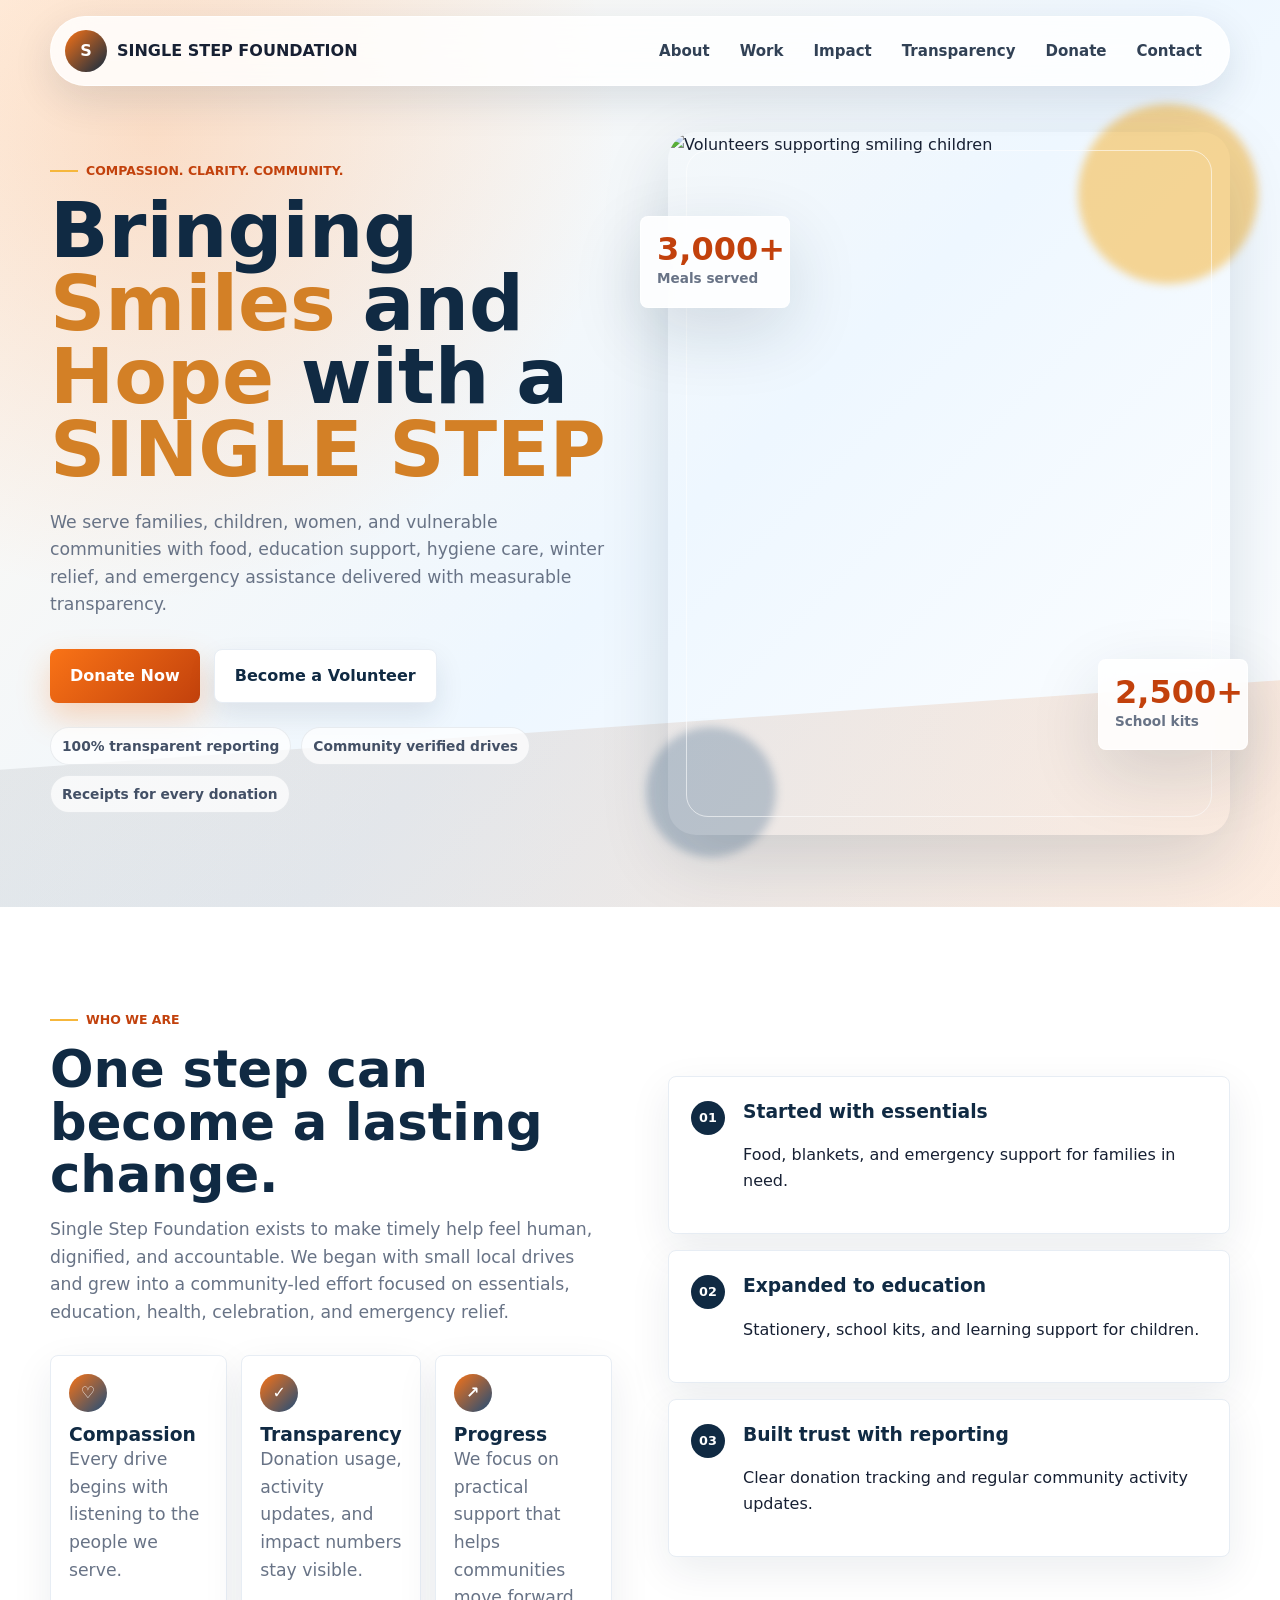
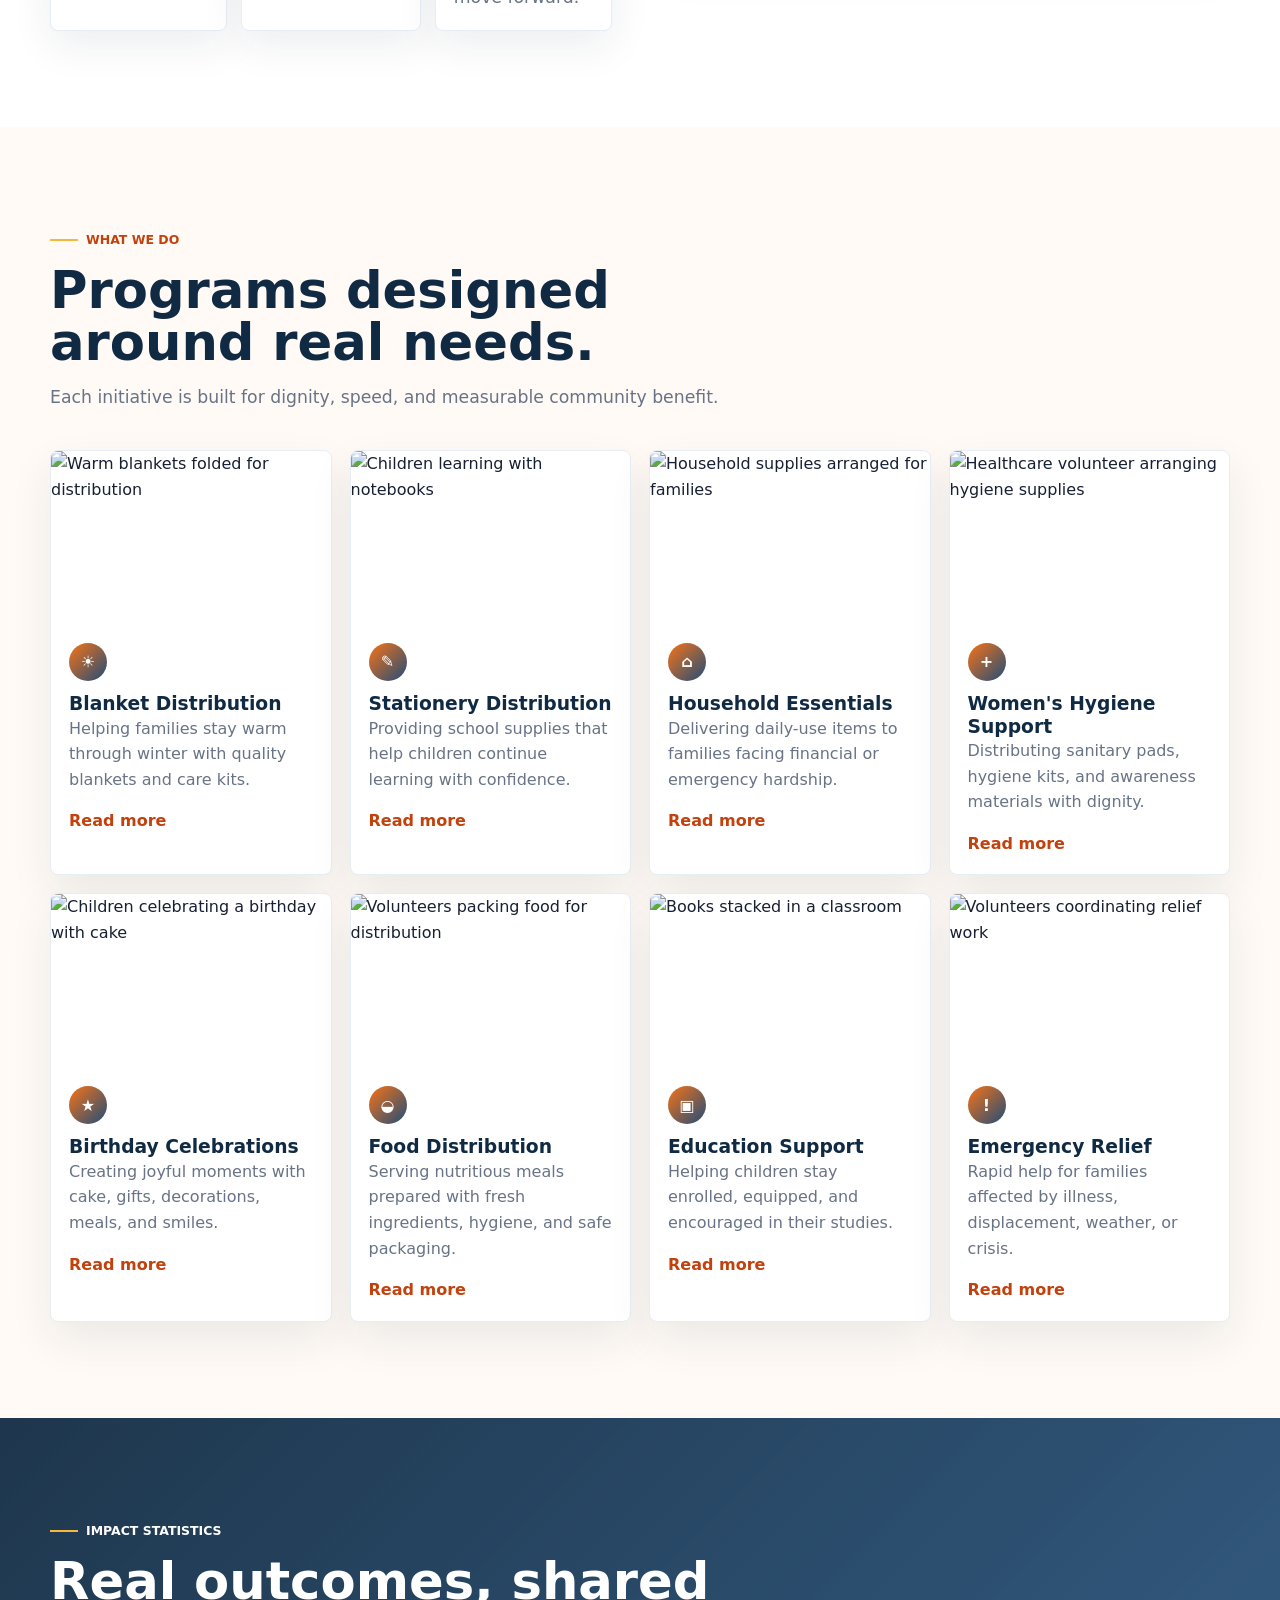
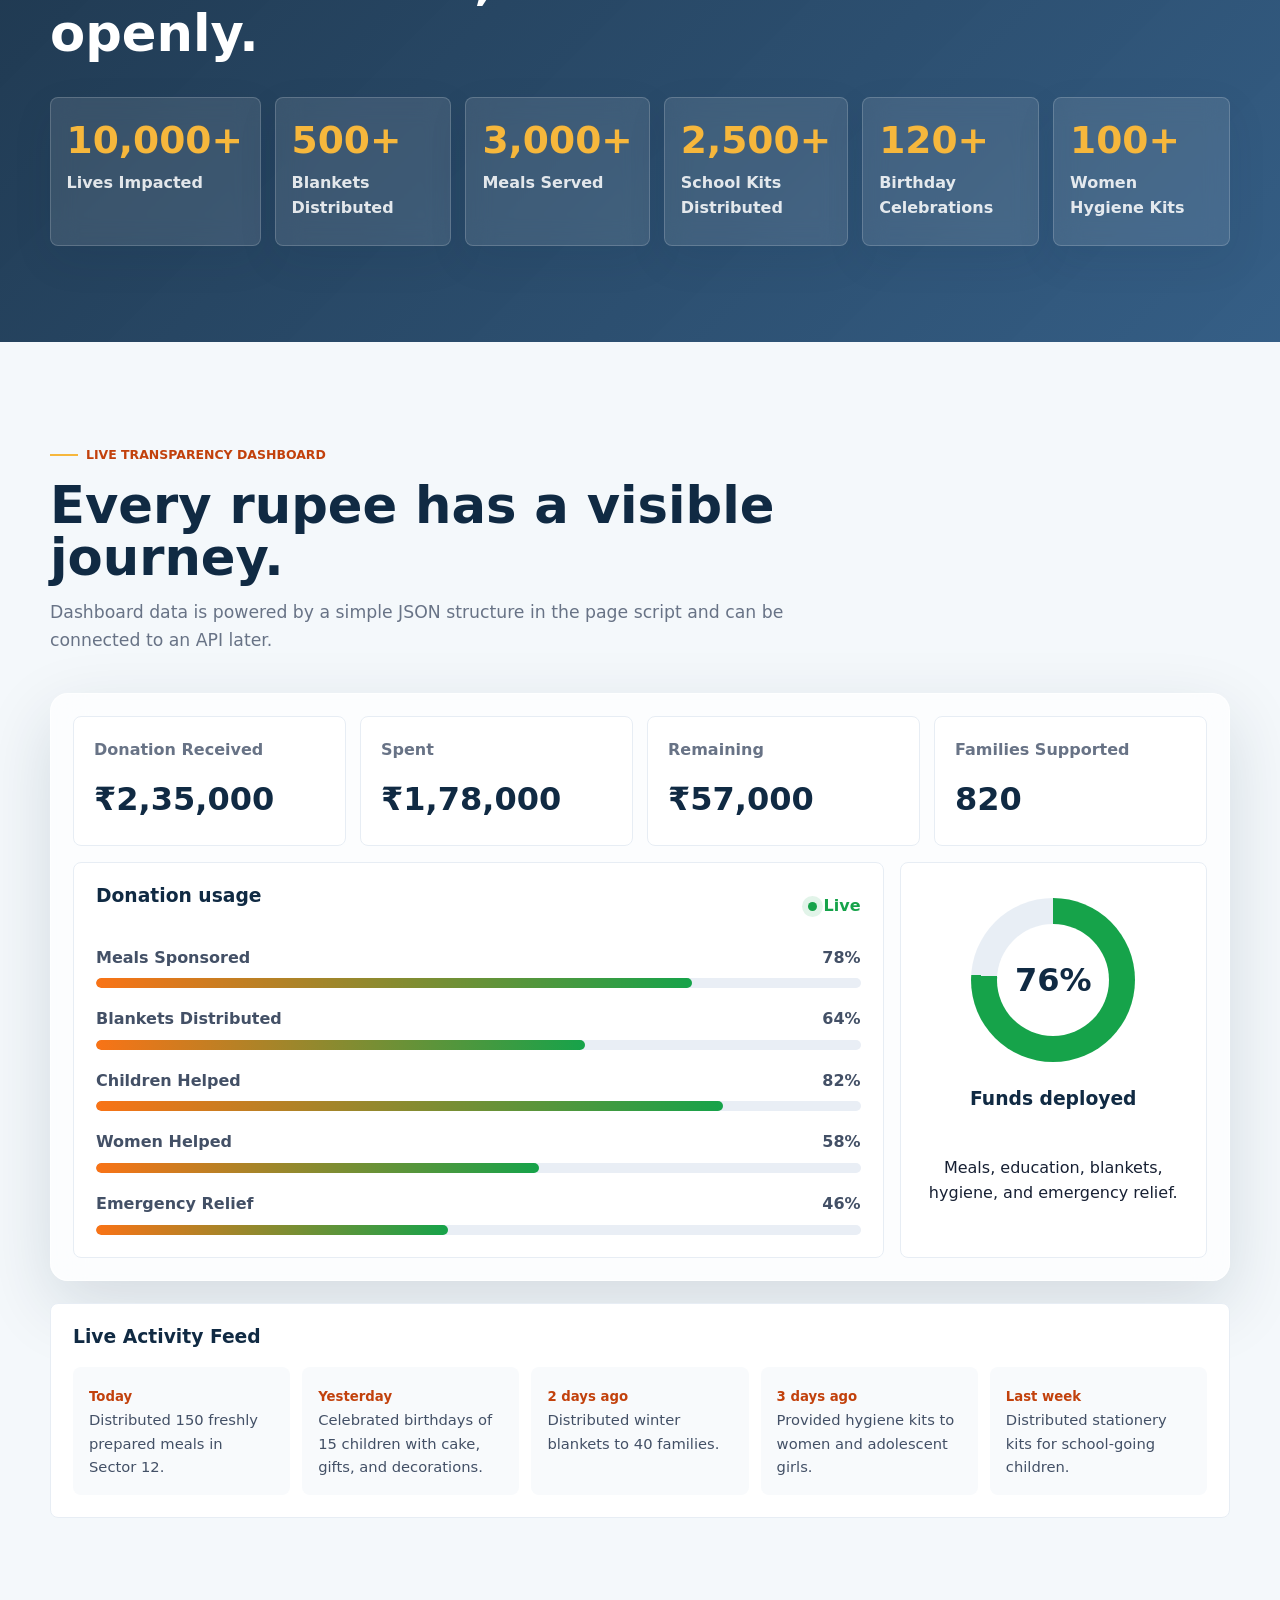
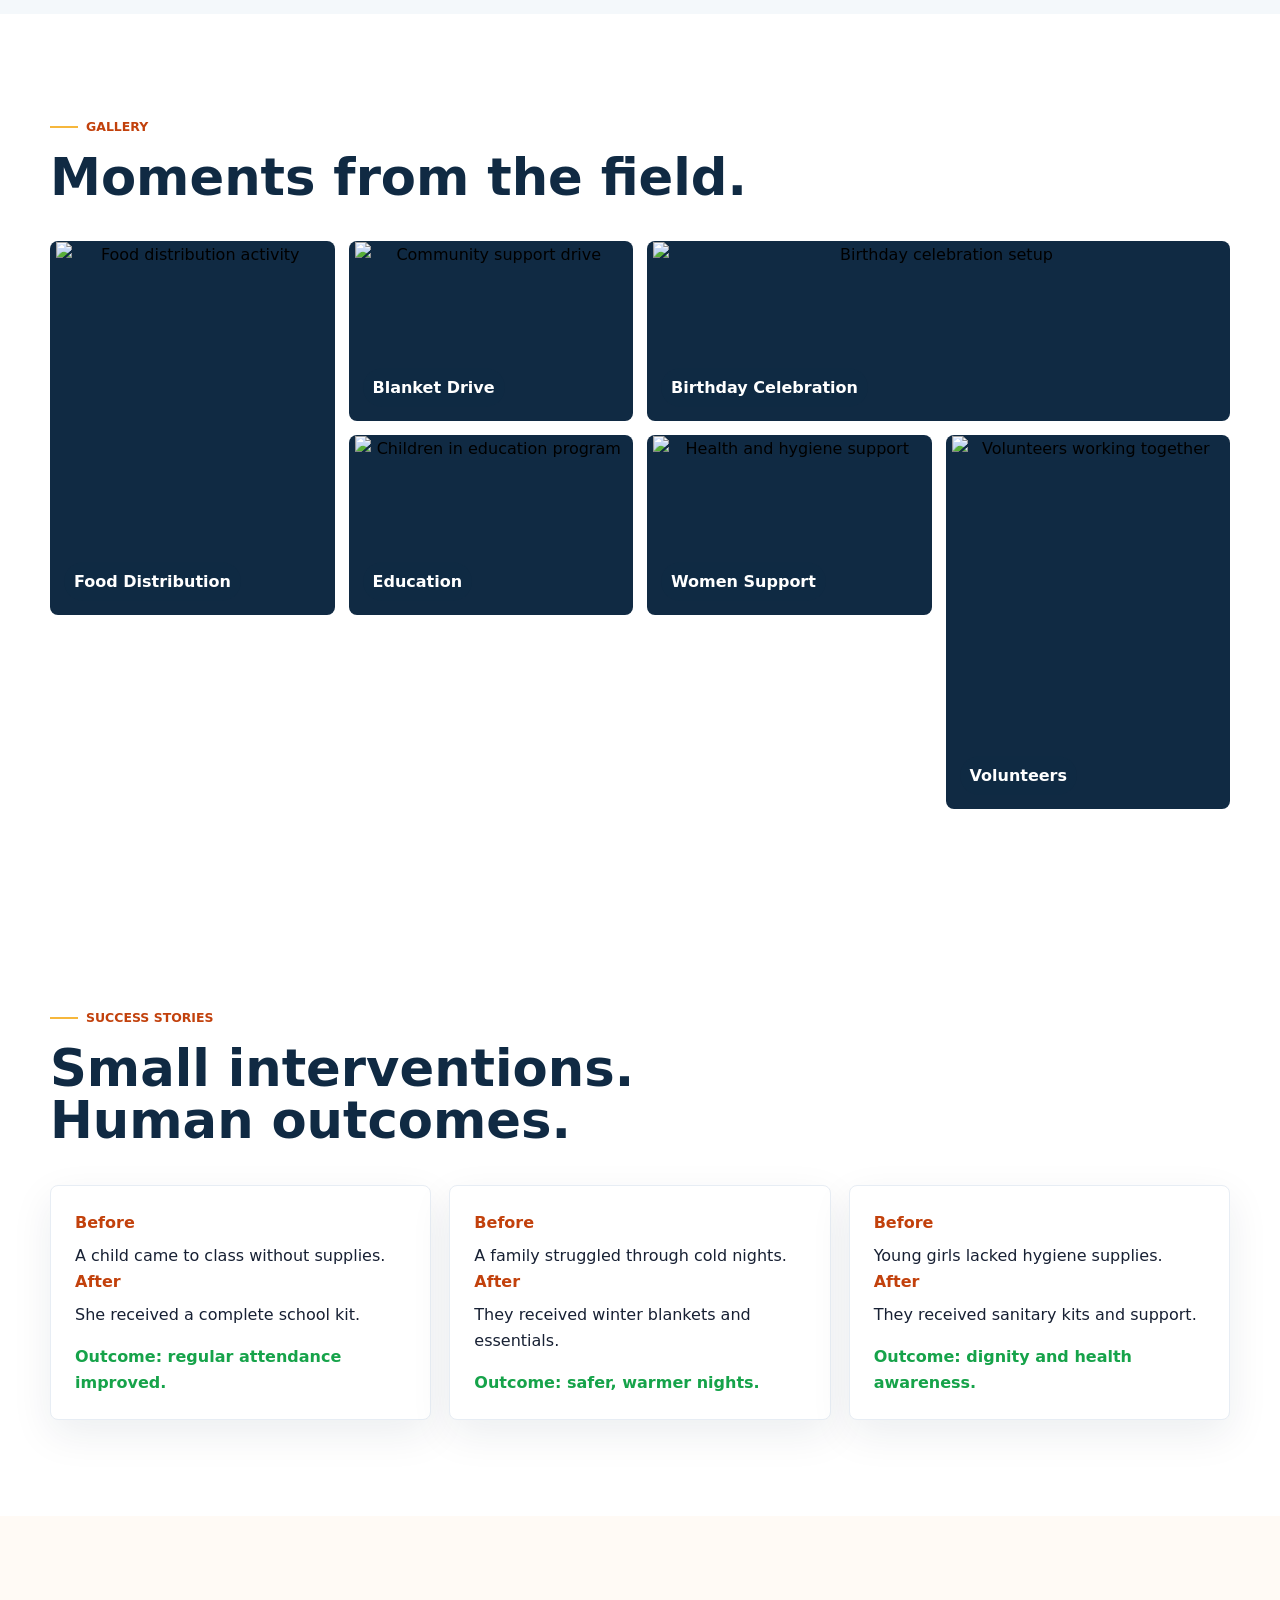
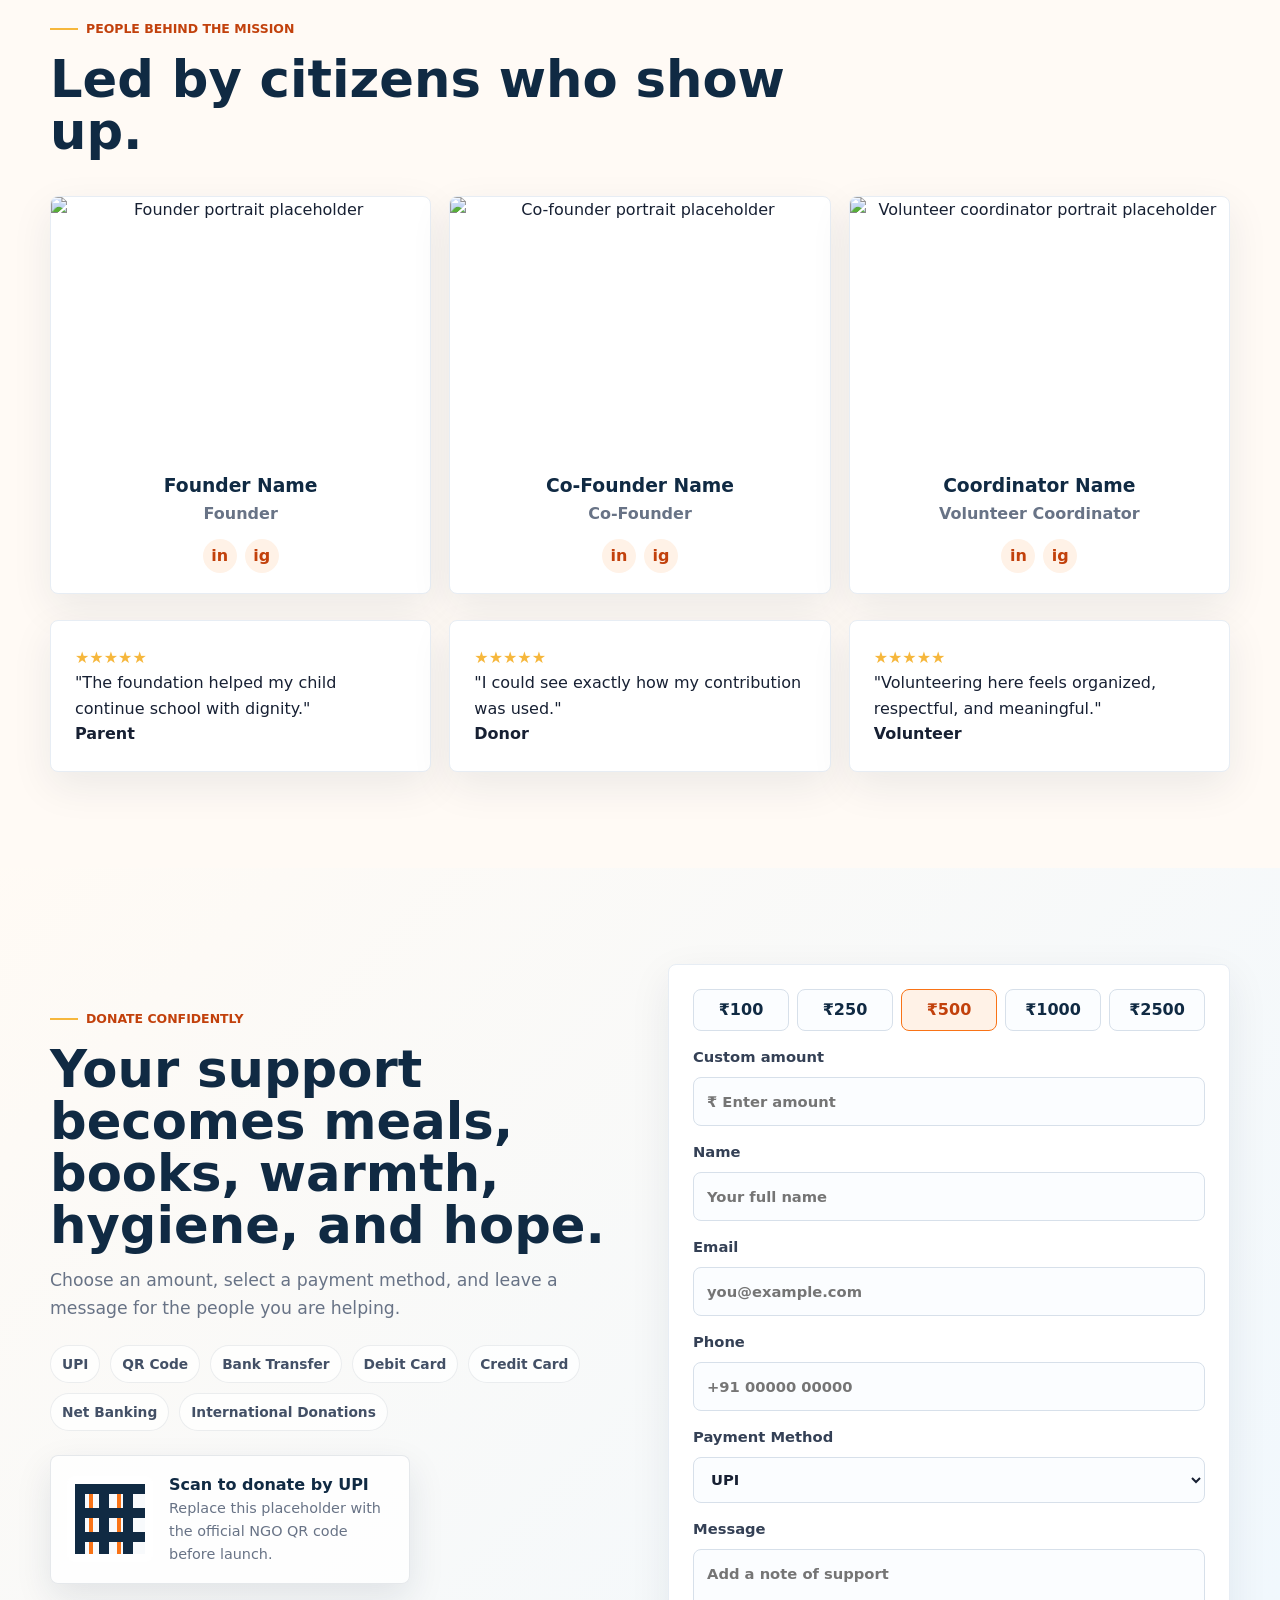
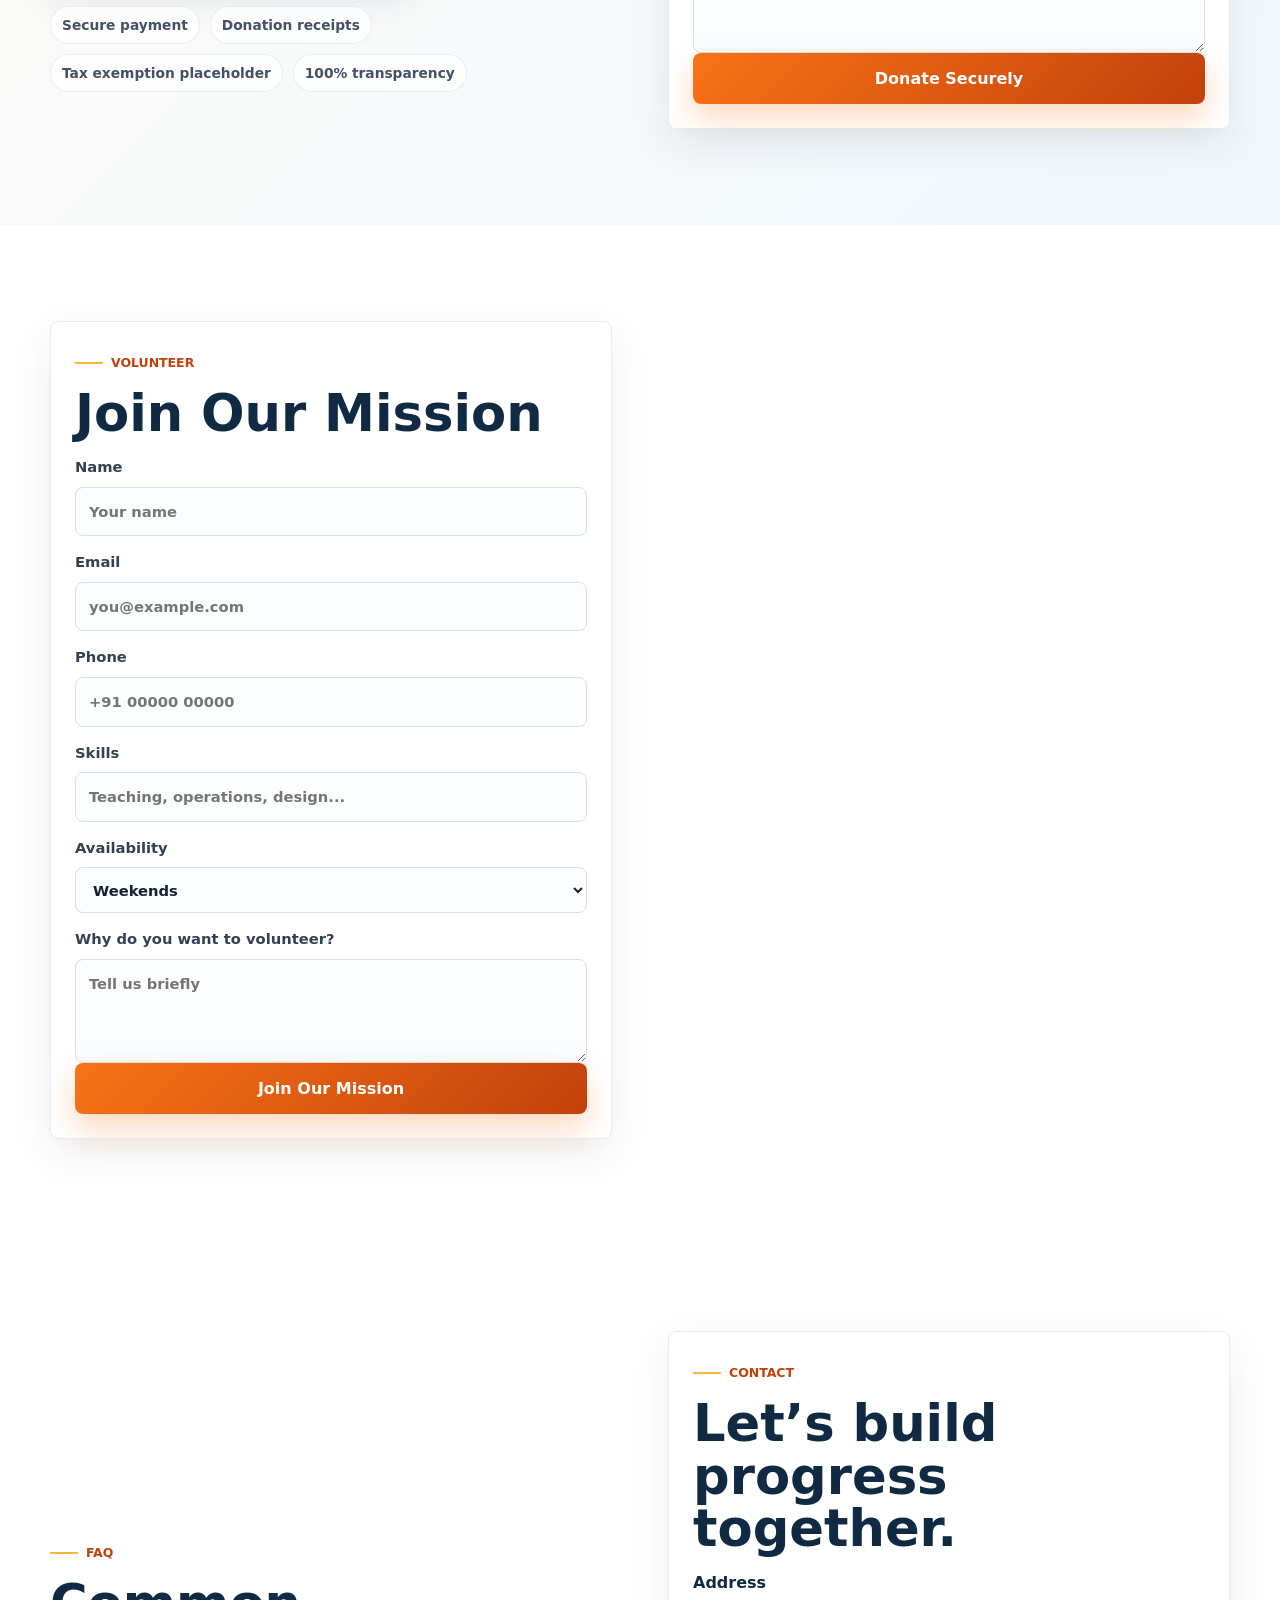
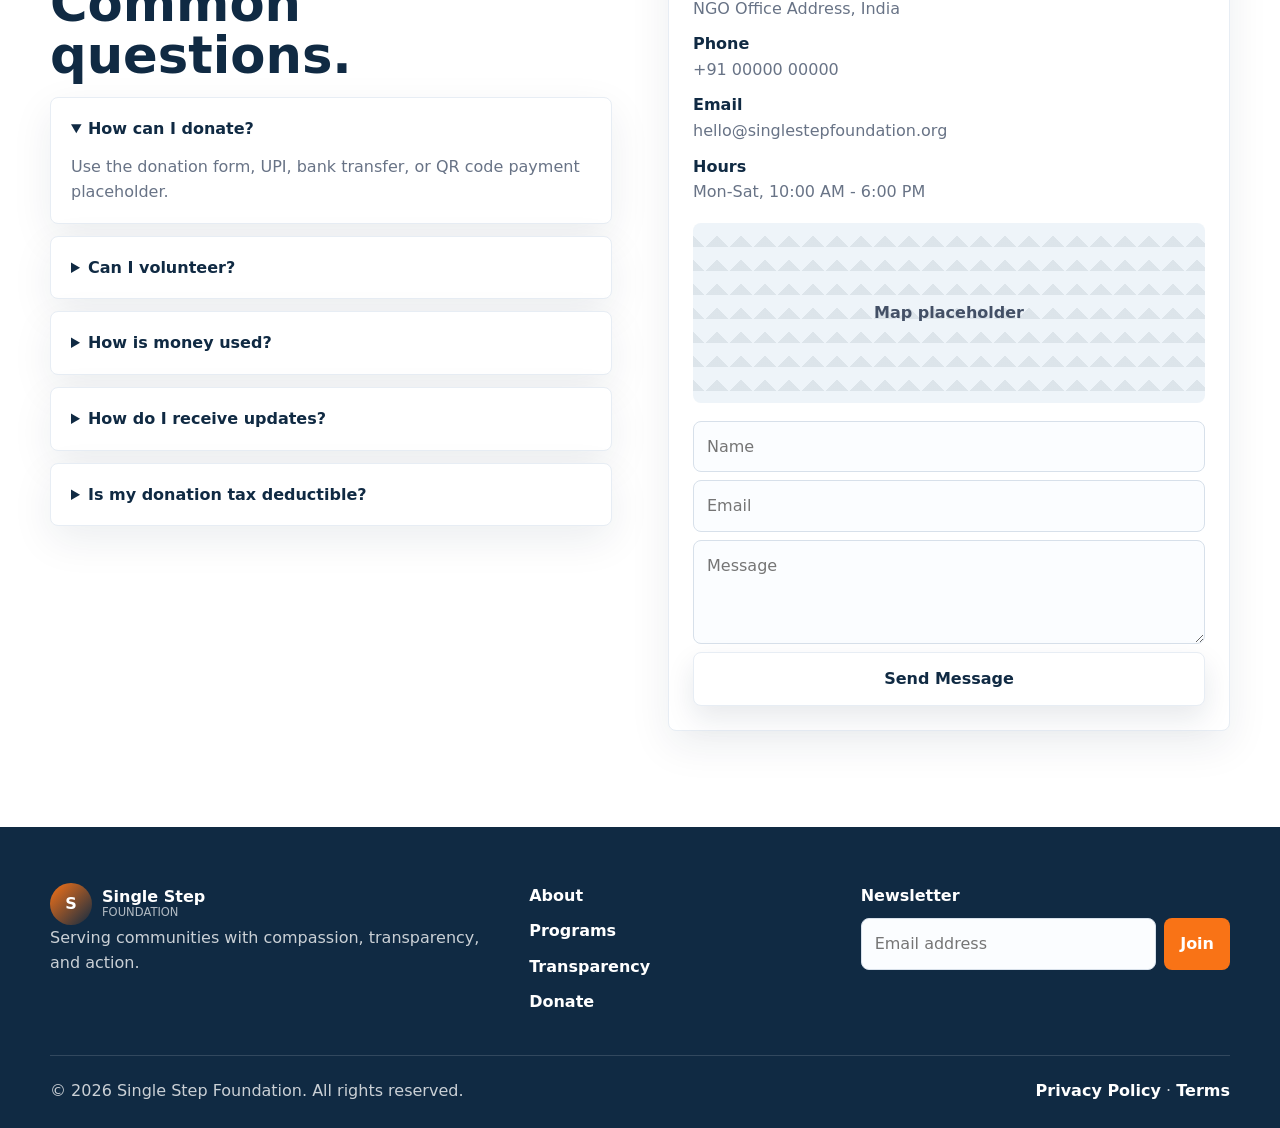
==== index.html @ d8c14477 "Add files via upload" ====
<!DOCTYPE html>
<html lang="en">
  <head>
    <meta charset="UTF-8" />
    <meta name="viewport" content="width=device-width, initial-scale=1.0" />
    <meta
      name="description"
      content="Single Step Foundation supports underprivileged communities through food, education, hygiene, winter relief, and transparent giving."
    />
    <title>Single Step Foundation | Hope in Action</title>
    <link rel="preconnect" href="https://images.unsplash.com" />
    <link rel="stylesheet" href="styles.css" />
  </head>
  <body>
    <a class="skip-link" href="#main">Skip to content</a>

    <div class="loader" aria-hidden="true">
      <div class="loader-mark">SSF</div>
    </div>

    <header class="site-header" data-header>
      <a class="brand" href="#home" aria-label="Single Step Foundation home">
        <span class="brand-mark">S</span>
        <span>
          <strong>SINGLE STEP FOUNDATION</strong>
          <!-- <small>Foundation</small> -->
        </span>
      </a>

      <button class="nav-toggle" type="button" aria-label="Open navigation" aria-expanded="false" data-nav-toggle>
        <span></span>
        <span></span>
        <span></span>
      </button>

      <nav class="site-nav" aria-label="Primary navigation" data-nav>
        <a href="#about">About</a>
        <a href="#work">Work</a>
        <a href="#impact">Impact</a>
        <a href="#transparency">Transparency</a>
        <a href="#donate">Donate</a>
        <a href="#contact">Contact</a>
      </nav>
    </header>

    <main id="main">
      <section class="hero" id="home">
        <div class="hero-backdrop" aria-hidden="true"></div>
        <div class="hero-grid section-shell">
          <div class="hero-copy reveal">
            <span class="eyebrow">Compassion. Clarity. Community.</span>
            <h1>Bringing <span class="highlight" style="color:#d38026;">Smiles</span> and <span class="highlight" style="color:#d38026;">Hope</span> with a <span class="highlight" style="color:#d38026;">SINGLE STEP</span></h1>
            <p>
              We serve families, children, women, and vulnerable communities with food, education support,
              hygiene care, winter relief, and emergency assistance delivered with measurable transparency.
            </p>
            <div class="hero-actions">
              <a class="btn btn-primary" href="#donate">Donate Now</a>
              <a class="btn btn-secondary" href="#volunteer">Become a Volunteer</a>
            </div>
            <div class="trust-strip" aria-label="Trust indicators">
              <span>100% transparent reporting</span>
              <span>Community verified drives</span>
              <span>Receipts for every donation</span>
            </div>
          </div>

          <div class="hero-visual reveal">
            <img
              src="https://images.unsplash.com/photo-1488521787991-ed7bbaae773c?auto=format&fit=crop&w=1100&q=80"
              alt="Volunteers supporting smiling children"
            />
            <div class="floating-card card-meals">
              <strong data-count="3000">0</strong>
              <span>Meals served</span>
            </div>
            <div class="floating-card card-school">
              <strong data-count="2500">0</strong>
              <span>School kits</span>
            </div>
            <div class="halo halo-one" aria-hidden="true"></div>
            <div class="halo halo-two" aria-hidden="true"></div>
          </div>
        </div>
      </section>

      <section class="section about" id="about">
        <div class="section-shell split">
          <div class="section-copy reveal">
            <span class="eyebrow">Who we are</span>
            <h2>One step can become a lasting change.</h2>
            <p>
              Single Step Foundation exists to make timely help feel human, dignified, and accountable.
              We began with small local drives and grew into a community-led effort focused on essentials,
              education, health, celebration, and emergency relief.
            </p>
            <div class="values-grid">
              <article>
                <span class="icon">♡</span>
                <h3>Compassion</h3>
                <p>Every drive begins with listening to the people we serve.</p>
              </article>
              <article>
                <span class="icon">✓</span>
                <h3>Transparency</h3>
                <p>Donation usage, activity updates, and impact numbers stay visible.</p>
              </article>
              <article>
                <span class="icon">↗</span>
                <h3>Progress</h3>
                <p>We focus on practical support that helps communities move forward.</p>
              </article>
            </div>
          </div>

          <div class="timeline reveal" aria-label="Foundation journey">
            <div class="timeline-item">
              <span>01</span>
              <h3>Started with essentials</h3>
              <p>Food, blankets, and emergency support for families in need.</p>
            </div>
            <div class="timeline-item">
              <span>02</span>
              <h3>Expanded to education</h3>
              <p>Stationery, school kits, and learning support for children.</p>
            </div>
            <div class="timeline-item">
              <span>03</span>
              <h3>Built trust with reporting</h3>
              <p>Clear donation tracking and regular community activity updates.</p>
            </div>
          </div>
        </div>
      </section>

      <section class="section work" id="work">
        <div class="section-shell">
          <div class="section-heading reveal">
            <span class="eyebrow">What we do</span>
            <h2>Programs designed around real needs.</h2>
            <p>Each initiative is built for dignity, speed, and measurable community benefit.</p>
          </div>
          <div class="initiative-grid">
            <article class="initiative-card reveal">
              <img src="https://images.unsplash.com/photo-1519689680058-324335c77eba?auto=format&fit=crop&w=800&q=80" alt="Warm blankets folded for distribution" />
              <div><span class="icon">☀</span><h3>Blanket Distribution</h3><p>Helping families stay warm through winter with quality blankets and care kits.</p><a href="#impact">Read more</a></div>
            </article>
            <article class="initiative-card reveal">
              <img src="https://images.unsplash.com/photo-1503676260728-1c00da094a0b?auto=format&fit=crop&w=800&q=80" alt="Children learning with notebooks" />
              <div><span class="icon">✎</span><h3>Stationery Distribution</h3><p>Providing school supplies that help children continue learning with confidence.</p><a href="#impact">Read more</a></div>
            </article>
            <article class="initiative-card reveal">
              <img src="https://images.unsplash.com/photo-1606761568499-6d2451b23c66?auto=format&fit=crop&w=800&q=80" alt="Household supplies arranged for families" />
              <div><span class="icon">⌂</span><h3>Household Essentials</h3><p>Delivering daily-use items to families facing financial or emergency hardship.</p><a href="#impact">Read more</a></div>
            </article>
            <article class="initiative-card reveal">
              <img src="https://images.unsplash.com/photo-1584515933487-779824d29309?auto=format&fit=crop&w=800&q=80" alt="Healthcare volunteer arranging hygiene supplies" />
              <div><span class="icon">+</span><h3>Women's Hygiene Support</h3><p>Distributing sanitary pads, hygiene kits, and awareness materials with dignity.</p><a href="#impact">Read more</a></div>
            </article>
            <article class="initiative-card reveal">
              <img src="https://images.unsplash.com/photo-1464349153735-7db50ed83c84?auto=format&fit=crop&w=800&q=80" alt="Children celebrating a birthday with cake" />
              <div><span class="icon">★</span><h3>Birthday Celebrations</h3><p>Creating joyful moments with cake, gifts, decorations, meals, and smiles.</p><a href="#gallery">Read more</a></div>
            </article>
            <article class="initiative-card reveal">
              <img src="https://images.unsplash.com/photo-1593113598332-cd288d649433?auto=format&fit=crop&w=800&q=80" alt="Volunteers packing food for distribution" />
              <div><span class="icon">◒</span><h3>Food Distribution</h3><p>Serving nutritious meals prepared with fresh ingredients, hygiene, and safe packaging.</p><a href="#impact">Read more</a></div>
            </article>
            <article class="initiative-card reveal">
              <img src="https://images.unsplash.com/photo-1497633762265-9d179a990aa6?auto=format&fit=crop&w=800&q=80" alt="Books stacked in a classroom" />
              <div><span class="icon">▣</span><h3>Education Support</h3><p>Helping children stay enrolled, equipped, and encouraged in their studies.</p><a href="#impact">Read more</a></div>
            </article>
            <article class="initiative-card reveal">
              <img src="https://images.unsplash.com/photo-1600880292203-757bb62b4baf?auto=format&fit=crop&w=800&q=80" alt="Volunteers coordinating relief work" />
              <div><span class="icon">!</span><h3>Emergency Relief</h3><p>Rapid help for families affected by illness, displacement, weather, or crisis.</p><a href="#contact">Read more</a></div>
            </article>
          </div>
        </div>
      </section>

      <section class="section impact" id="impact">
        <div class="section-shell">
          <div class="section-heading reveal">
            <span class="eyebrow">Impact statistics</span>
            <h2>Real outcomes, shared openly.</h2>
          </div>
          <div class="stats-grid">
            <article class="stat-card reveal"><strong data-count="10000">0</strong><span>Lives Impacted</span></article>
            <article class="stat-card reveal"><strong data-count="500">0</strong><span>Blankets Distributed</span></article>
            <article class="stat-card reveal"><strong data-count="3000">0</strong><span>Meals Served</span></article>
            <article class="stat-card reveal"><strong data-count="2500">0</strong><span>School Kits Distributed</span></article>
            <article class="stat-card reveal"><strong data-count="120">0</strong><span>Birthday Celebrations</span></article>
            <article class="stat-card reveal"><strong data-count="100">0</strong><span>Women Hygiene Kits</span></article>
          </div>
        </div>
      </section>

      <section class="section transparency" id="transparency">
        <div class="section-shell">
          <div class="section-heading reveal">
            <span class="eyebrow">Live transparency dashboard</span>
            <h2>Every rupee has a visible journey.</h2>
            <p>Dashboard data is powered by a simple JSON structure in the page script and can be connected to an API later.</p>
          </div>

          <div class="dashboard reveal">
            <div class="money-grid" data-dashboard></div>
            <div class="dashboard-main">
              <div class="usage-panel">
                <div class="panel-top">
                  <h3>Donation usage</h3>
                  <span class="status-dot">Live</span>
                </div>
                <div class="progress-stack" data-progress></div>
              </div>
              <div class="circle-panel">
                <div class="circle-progress" style="--value: 76">
                  <span>76%</span>
                </div>
                <h3>Funds deployed</h3>
                <p>Meals, education, blankets, hygiene, and emergency relief.</p>
              </div>
            </div>
          </div>

          <div class="activity-wrap reveal">
            <h3>Live Activity Feed</h3>
            <div class="activity-feed">
              <article><time>Today</time><p>Distributed 150 freshly prepared meals in Sector 12.</p></article>
              <article><time>Yesterday</time><p>Celebrated birthdays of 15 children with cake, gifts, and decorations.</p></article>
              <article><time>2 days ago</time><p>Distributed winter blankets to 40 families.</p></article>
              <article><time>3 days ago</time><p>Provided hygiene kits to women and adolescent girls.</p></article>
              <article><time>Last week</time><p>Distributed stationery kits for school-going children.</p></article>
            </div>
          </div>
        </div>
      </section>

      <section class="section gallery" id="gallery">
        <div class="section-shell">
          <div class="section-heading reveal">
            <span class="eyebrow">Gallery</span>
            <h2>Moments from the field.</h2>
          </div>
          <div class="gallery-grid">
            <button class="gallery-item tall reveal" data-lightbox="Food Distribution"><img src="https://images.unsplash.com/photo-1599059813005-11265ba4b4ce?auto=format&fit=crop&w=700&q=80" alt="Food distribution activity" /><span>Food Distribution</span></button>
            <button class="gallery-item reveal" data-lightbox="Blanket Drive"><img src="https://images.unsplash.com/photo-1542810634-71277d95dcbb?auto=format&fit=crop&w=700&q=80" alt="Community support drive" /><span>Blanket Drive</span></button>
            <button class="gallery-item wide reveal" data-lightbox="Birthday Celebration"><img src="https://images.unsplash.com/photo-1530103862676-de8c9debad1d?auto=format&fit=crop&w=900&q=80" alt="Birthday celebration setup" /><span>Birthday Celebration</span></button>
            <button class="gallery-item reveal" data-lightbox="Education"><img src="https://images.unsplash.com/photo-1509062522246-3755977927d7?auto=format&fit=crop&w=700&q=80" alt="Children in education program" /><span>Education</span></button>
            <button class="gallery-item reveal" data-lightbox="Women Support"><img src="https://images.unsplash.com/photo-1559757175-5700dde675bc?auto=format&fit=crop&w=700&q=80" alt="Health and hygiene support" /><span>Women Support</span></button>
            <button class="gallery-item tall reveal" data-lightbox="Volunteers"><img src="https://images.unsplash.com/photo-1559027615-cd4628902d4a?auto=format&fit=crop&w=700&q=80" alt="Volunteers working together" /><span>Volunteers</span></button>
          </div>
        </div>
      </section>

      <section class="section stories">
        <div class="section-shell">
          <div class="section-heading reveal">
            <span class="eyebrow">Success stories</span>
            <h2>Small interventions. Human outcomes.</h2>
          </div>
          <div class="story-grid">
            <article class="story-card reveal"><span>Before</span><p>A child came to class without supplies.</p><span>After</span><p>She received a complete school kit.</p><strong>Outcome: regular attendance improved.</strong></article>
            <article class="story-card reveal"><span>Before</span><p>A family struggled through cold nights.</p><span>After</span><p>They received winter blankets and essentials.</p><strong>Outcome: safer, warmer nights.</strong></article>
            <article class="story-card reveal"><span>Before</span><p>Young girls lacked hygiene supplies.</p><span>After</span><p>They received sanitary kits and support.</p><strong>Outcome: dignity and health awareness.</strong></article>
          </div>
        </div>
      </section>

      <section class="section people">
        <div class="section-shell">
          <div class="section-heading reveal">
            <span class="eyebrow">People behind the mission</span>
            <h2>Led by citizens who show up.</h2>
          </div>
          <div class="team-grid">
            <article class="person-card reveal"><img src="https://images.unsplash.com/photo-1560250097-0b93528c311a?auto=format&fit=crop&w=500&q=80" alt="Founder portrait placeholder" /><h3>Founder Name</h3><p>Founder</p><div><a href="#" aria-label="Founder LinkedIn">in</a><a href="#" aria-label="Founder Instagram">ig</a></div></article>
            <article class="person-card reveal"><img src="https://images.unsplash.com/photo-1573496359142-b8d87734a5a2?auto=format&fit=crop&w=500&q=80" alt="Co-founder portrait placeholder" /><h3>Co-Founder Name</h3><p>Co-Founder</p><div><a href="#" aria-label="Co-founder LinkedIn">in</a><a href="#" aria-label="Co-founder Instagram">ig</a></div></article>
            <article class="person-card reveal"><img src="https://images.unsplash.com/photo-1544717305-2782549b5136?auto=format&fit=crop&w=500&q=80" alt="Volunteer coordinator portrait placeholder" /><h3>Coordinator Name</h3><p>Volunteer Coordinator</p><div><a href="#" aria-label="Coordinator LinkedIn">in</a><a href="#" aria-label="Coordinator Instagram">ig</a></div></article>
          </div>

          <div class="testimonial-grid">
            <article class="testimonial reveal"><span>★★★★★</span><p>"The foundation helped my child continue school with dignity."</p><strong>Parent</strong></article>
            <article class="testimonial reveal"><span>★★★★★</span><p>"I could see exactly how my contribution was used."</p><strong>Donor</strong></article>
            <article class="testimonial reveal"><span>★★★★★</span><p>"Volunteering here feels organized, respectful, and meaningful."</p><strong>Volunteer</strong></article>
          </div>
        </div>
      </section>

      <section class="section donate" id="donate">
        <div class="section-shell donate-grid">
          <div class="donate-copy reveal">
            <span class="eyebrow">Donate confidently</span>
            <h2>Your support becomes meals, books, warmth, hygiene, and hope.</h2>
            <p>Choose an amount, select a payment method, and leave a message for the people you are helping.</p>
            <div class="payment-list">
              <span>UPI</span><span>QR Code</span><span>Bank Transfer</span><span>Debit Card</span><span>Credit Card</span><span>Net Banking</span><span>International Donations</span>
            </div>
            <div class="qr-panel" aria-label="UPI QR code placeholder">
              <div class="qr-code" aria-hidden="true"></div>
              <div>
                <strong>Scan to donate by UPI</strong>
                <span>Replace this placeholder with the official NGO QR code before launch.</span>
              </div>
            </div>
            <div class="assurance-list">
              <span>Secure payment</span>
              <span>Donation receipts</span>
              <span>Tax exemption placeholder</span>
              <span>100% transparency</span>
            </div>
          </div>

          <form class="form-card reveal" aria-label="Donation form">
            <div class="amount-buttons" data-amounts>
              <button type="button">₹100</button>
              <button type="button">₹250</button>
              <button type="button" class="active">₹500</button>
              <button type="button">₹1000</button>
              <button type="button">₹2500</button>
            </div>
            <label>Custom amount<input type="number" min="1" placeholder="₹ Enter amount" /></label>
            <label>Name<input type="text" placeholder="Your full name" /></label>
            <label>Email<input type="email" placeholder="you@example.com" /></label>
            <label>Phone<input type="tel" placeholder="+91 00000 00000" /></label>
            <label>Payment Method<select><option>UPI</option><option>Bank Transfer</option><option>Debit Card</option><option>Credit Card</option><option>Net Banking</option></select></label>
            <label>Message<textarea placeholder="Add a note of support"></textarea></label>
            <button class="btn btn-primary btn-wide" type="submit">Donate Securely</button>
          </form>
        </div>
      </section>

      <section class="section volunteer-events" id="volunteer">
        <div class="section-shell two-column">
          <form class="form-card reveal" aria-label="Volunteer form">
            <span class="eyebrow">Volunteer</span>
            <h2>Join Our Mission</h2>
            <label>Name<input type="text" placeholder="Your name" /></label>
            <label>Email<input type="email" placeholder="you@example.com" /></label>
            <label>Phone<input type="tel" placeholder="+91 00000 00000" /></label>
            <label>Skills<input type="text" placeholder="Teaching, operations, design..." /></label>
            <label>Availability<select><option>Weekends</option><option>Weekdays</option><option>Remote support</option><option>Flexible</option></select></label>
            <label>Why do you want to volunteer?<textarea placeholder="Tell us briefly"></textarea></label>
            <button class="btn btn-primary btn-wide" type="submit">Join Our Mission</button>
          </form>

          <div class="events reveal">
            <span class="eyebrow">Upcoming events</span>
            <h2>Ways to participate.</h2>
            <article><time>28 Jul</time><div><h3>Blanket Drive</h3><p>Community center, Delhi</p></div><a href="#volunteer">Register</a></article>
            <article><time>04 Aug</time><div><h3>Birthday Celebration</h3><p>Learning shelter, Noida</p></div><a href="#volunteer">Register</a></article>
            <article><time>11 Aug</time><div><h3>Food Distribution</h3><p>Sector 12 outreach</p></div><a href="#volunteer">Register</a></article>
            <article><time>18 Aug</time><div><h3>Education Camp</h3><p>Govt. school support hall</p></div><a href="#volunteer">Register</a></article>
            <article><time>25 Aug</time><div><h3>Blood Donation Camp</h3><p>Partner hospital</p></div><a href="#volunteer">Register</a></article>
          </div>
        </div>
      </section>

      <section class="section faq-contact" id="contact">
        <div class="section-shell two-column">
          <div class="faq reveal">
            <span class="eyebrow">FAQ</span>
            <h2>Common questions.</h2>
            <details open><summary>How can I donate?</summary><p>Use the donation form, UPI, bank transfer, or QR code payment placeholder.</p></details>
            <details><summary>Can I volunteer?</summary><p>Yes. Submit the volunteer form and our coordinator will contact you for the next drive.</p></details>
            <details><summary>How is money used?</summary><p>Funds are tracked in the transparency dashboard and mapped to programs.</p></details>
            <details><summary>How do I receive updates?</summary><p>Subscribe to the newsletter or follow our social channels for activity reports.</p></details>
            <details><summary>Is my donation tax deductible?</summary><p>Tax exemption details can be added once your registration documentation is finalized.</p></details>
          </div>

          <div class="contact-card reveal">
            <span class="eyebrow">Contact</span>
            <h2>Let’s build progress together.</h2>
            <div class="contact-info">
              <p><strong>Address</strong> NGO Office Address, India</p>
              <p><strong>Phone</strong> +91 00000 00000</p>
              <p><strong>Email</strong> hello@singlestepfoundation.org</p>
              <p><strong>Hours</strong> Mon-Sat, 10:00 AM - 6:00 PM</p>
            </div>
            <div class="map-placeholder" role="img" aria-label="Google Map placeholder">Map placeholder</div>
            <form class="mini-form" aria-label="Contact form">
              <input type="text" placeholder="Name" />
              <input type="email" placeholder="Email" />
              <textarea placeholder="Message"></textarea>
              <button class="btn btn-secondary btn-wide" type="submit">Send Message</button>
            </form>
          </div>
        </div>
      </section>
    </main>

    <footer class="footer">
      <div class="section-shell footer-grid">
        <div>
          <a class="brand" href="#home"><span class="brand-mark">S</span><span><strong>Single Step</strong><small>Foundation</small></span></a>
          <p>Serving communities with compassion, transparency, and action.</p>
        </div>
        <nav aria-label="Footer quick links">
          <a href="#about">About</a>
          <a href="#work">Programs</a>
          <a href="#transparency">Transparency</a>
          <a href="#donate">Donate</a>
        </nav>
        <form class="newsletter" aria-label="Newsletter signup">
          <label for="newsletter-email">Newsletter</label>
          <div>
            <input id="newsletter-email" type="email" placeholder="Email address" />
            <button type="submit">Join</button>
          </div>
        </form>
      </div>
      <div class="footer-bottom section-shell">
        <span>© 2026 Single Step Foundation. All rights reserved.</span>
        <span><a href="#">Privacy Policy</a> · <a href="#">Terms</a></span>
      </div>
    </footer>

    <div class="lightbox" data-lightbox-modal aria-hidden="true" role="dialog" aria-label="Gallery preview">
      <button type="button" data-lightbox-close aria-label="Close gallery preview">×</button>
      <img alt="" data-lightbox-img />
      <p data-lightbox-title></p>
    </div>

    <script src="script.js"></script>
  </body>
</html>
---- styles.css ----
:root {
  --orange: #f97316;
  --orange-dark: #c2410c;
  --blue: #102a43;
  --blue-soft: #1f4d7a;
  --green: #16a34a;
  --gold: #f6b73c;
  --ink: #172033;
  --muted: #687386;
  --line: #e7edf4;
  --paper: #fffaf5;
  --white: #ffffff;
  --shadow: 0 24px 70px rgba(16, 42, 67, 0.14);
  --radius: 8px;
  --font: Inter, ui-sans-serif, system-ui, -apple-system, BlinkMacSystemFont, "Segoe UI", sans-serif;
}

* {
  box-sizing: border-box;
}

html {
  scroll-behavior: smooth;
  scroll-padding-top: 112px;
}

body {
  margin: 0;
  color: var(--ink);
  background: #fffaf5;
  font-family: var(--font);
  line-height: 1.6;
}

img {
  display: block;
  width: 100%;
}

a {
  color: inherit;
  text-decoration: none;
}

button,
input,
select,
textarea {
  font: inherit;
}

.skip-link {
  position: fixed;
  left: 16px;
  top: -80px;
  z-index: 1000;
  padding: 10px 14px;
  background: var(--blue);
  color: var(--white);
  border-radius: var(--radius);
}

.skip-link:focus {
  top: 16px;
}

.loader {
  position: fixed;
  inset: 0;
  z-index: 999;
  display: grid;
  place-items: center;
  background: var(--paper);
  transition: opacity 0.4s ease, visibility 0.4s ease;
}

.loader.is-hidden {
  opacity: 0;
  visibility: hidden;
}

.loader-mark {
  width: 80px;
  height: 80px;
  display: grid;
  place-items: center;
  border-radius: 50%;
  color: var(--white);
  background: linear-gradient(135deg, var(--orange), var(--blue-soft));
  font-weight: 900;
  box-shadow: var(--shadow);
  animation: pulse 1.2s ease-in-out infinite;
}

.site-header {
  position: fixed;
  top: 16px;
  left: 50%;
  z-index: 100;
  width: min(1180px, calc(100% - 28px));
  transform: translateX(-50%);
  display: flex;
  align-items: center;
  justify-content: space-between;
  padding: 12px 14px;
  border: 1px solid rgba(255, 255, 255, 0.72);
  border-radius: 999px;
  background: rgba(255, 255, 255, 0.82);
  backdrop-filter: blur(18px);
  box-shadow: 0 14px 40px rgba(16, 42, 67, 0.12);
}

.brand {
  display: inline-flex;
  align-items: center;
  gap: 10px;
  min-width: max-content;
}

.brand-mark {
  width: 42px;
  height: 42px;
  display: grid;
  place-items: center;
  border-radius: 50%;
  color: var(--white);
  background: linear-gradient(135deg, var(--orange), var(--blue));
  font-weight: 900;
}

.brand strong,
.brand small {
  display: block;
  line-height: 1.1;
}

.brand small {
  color: var(--muted);
  font-size: 0.72rem;
  text-transform: uppercase;
  letter-spacing: 0;
}

.site-nav {
  display: flex;
  align-items: center;
  gap: 4px;
}

.site-nav a {
  padding: 10px 13px;
  border-radius: 999px;
  color: #314155;
  font-size: 0.94rem;
  font-weight: 700;
}

.site-nav a:hover,
.site-nav a:focus-visible {
  background: #fff2e7;
  color: var(--orange-dark);
}

.nav-toggle {
  display: none;
  width: 44px;
  height: 44px;
  border: 0;
  border-radius: 50%;
  background: #fff2e7;
}

.nav-toggle span {
  display: block;
  width: 18px;
  height: 2px;
  margin: 4px auto;
  background: var(--blue);
}

.section-shell {
  width: min(1180px, calc(100% - 32px));
  margin: 0 auto;
}

.section {
  padding: 96px 0;
  scroll-margin-top: 112px;
}

.hero {
  position: relative;
  min-height: 100vh;
  display: grid;
  align-items: center;
  overflow: hidden;
  padding: 132px 0 72px;
  background:
    radial-gradient(circle at 12% 15%, rgba(249, 115, 22, 0.2), transparent 34%),
    linear-gradient(135deg, #fff8ef 0%, #eef7ff 55%, #ffffff 100%);
}

.hero-backdrop {
  position: absolute;
  inset: auto -10% -35% -10%;
  height: 55%;
  background: linear-gradient(90deg, rgba(16, 42, 67, 0.08), rgba(249, 115, 22, 0.14));
  transform: skewY(-4deg);
}

.hero-grid,
.split,
.donate-grid,
.two-column {
  display: grid;
  grid-template-columns: minmax(0, 1fr) minmax(0, 1fr);
  gap: 56px;
  align-items: center;
}

.eyebrow {
  display: inline-flex;
  align-items: center;
  gap: 8px;
  margin-bottom: 14px;
  color: var(--orange-dark);
  font-size: 0.78rem;
  font-weight: 900;
  letter-spacing: 0;
  text-transform: uppercase;
}

.eyebrow::before {
  content: "";
  width: 28px;
  height: 2px;
  background: var(--gold);
}

h1,
h2,
h3,
p {
  margin-top: 0;
}

h1 {
  margin-bottom: 22px;
  color: var(--blue);
  font-size: clamp(2.7rem, 6vw, 5.9rem);
  line-height: 0.95;
  letter-spacing: 0;
}

h2 {
  margin-bottom: 16px;
  color: var(--blue);
  font-size: clamp(2rem, 4vw, 3.4rem);
  line-height: 1.02;
  letter-spacing: 0;
}

h3 {
  color: var(--blue);
  line-height: 1.2;
}

.hero-copy p,
.section-heading p,
.section-copy p,
.donate-copy p {
  color: var(--muted);
  font-size: 1.08rem;
}

.hero-actions {
  display: flex;
  flex-wrap: wrap;
  gap: 14px;
  margin: 30px 0 24px;
}

.btn {
  display: inline-flex;
  align-items: center;
  justify-content: center;
  min-height: 48px;
  padding: 13px 20px;
  border: 0;
  border-radius: var(--radius);
  cursor: pointer;
  font-weight: 900;
  transition: transform 0.2s ease, box-shadow 0.2s ease, background 0.2s ease;
}

.btn:hover,
.btn:focus-visible {
  transform: translateY(-2px);
}

.btn-primary {
  color: var(--white);
  background: linear-gradient(135deg, var(--orange), var(--orange-dark));
  box-shadow: 0 14px 32px rgba(249, 115, 22, 0.28);
}

.btn-secondary {
  color: var(--blue);
  background: var(--white);
  border: 1px solid var(--line);
  box-shadow: 0 12px 28px rgba(16, 42, 67, 0.1);
}

.btn-wide {
  width: 100%;
}

.trust-strip {
  display: flex;
  flex-wrap: wrap;
  gap: 10px;
}

.trust-strip span,
.assurance-list span,
.payment-list span {
  display: inline-flex;
  align-items: center;
  min-height: 34px;
  padding: 7px 11px;
  border: 1px solid rgba(16, 42, 67, 0.08);
  border-radius: 999px;
  background: rgba(255, 255, 255, 0.72);
  color: #435066;
  font-size: 0.86rem;
  font-weight: 800;
}

.hero-visual {
  position: relative;
}

.hero-visual img {
  aspect-ratio: 4 / 5;
  object-fit: cover;
  border-radius: 28px;
  box-shadow: var(--shadow);
}

.hero-visual::after {
  content: "";
  position: absolute;
  inset: 18px;
  border: 1px solid rgba(255, 255, 255, 0.58);
  border-radius: 22px;
  pointer-events: none;
}

.floating-card {
  position: absolute;
  z-index: 2;
  width: 150px;
  padding: 16px;
  border: 1px solid rgba(255, 255, 255, 0.72);
  border-radius: var(--radius);
  background: rgba(255, 255, 255, 0.85);
  backdrop-filter: blur(16px);
  box-shadow: var(--shadow);
  animation: float 4s ease-in-out infinite;
}

.floating-card strong {
  display: block;
  color: var(--orange-dark);
  font-size: 2rem;
  line-height: 1;
}

.floating-card span {
  color: var(--muted);
  font-size: 0.85rem;
  font-weight: 800;
}

.card-meals {
  top: 12%;
  left: -28px;
}

.card-school {
  right: -18px;
  bottom: 12%;
  animation-delay: -1.8s;
}

.halo {
  position: absolute;
  z-index: -1;
  border-radius: 50%;
  filter: blur(4px);
}

.halo-one {
  width: 180px;
  height: 180px;
  top: -28px;
  right: -28px;
  background: rgba(246, 183, 60, 0.55);
}

.halo-two {
  width: 130px;
  height: 130px;
  bottom: -22px;
  left: -22px;
  background: rgba(31, 77, 122, 0.25);
}

.about,
.stories,
.faq-contact {
  background: var(--white);
}

.values-grid {
  display: grid;
  grid-template-columns: repeat(3, 1fr);
  gap: 14px;
  margin-top: 28px;
}

.values-grid article,
.timeline-item,
.stat-card,
.story-card,
.testimonial,
.contact-card,
.form-card,
.events article,
.faq details {
  border: 1px solid var(--line);
  border-radius: var(--radius);
  background: var(--white);
  box-shadow: 0 14px 42px rgba(16, 42, 67, 0.08);
}

.values-grid article {
  padding: 18px;
}

.icon {
  width: 38px;
  height: 38px;
  display: inline-grid;
  place-items: center;
  margin-bottom: 12px;
  border-radius: 50%;
  color: var(--white);
  background: linear-gradient(135deg, var(--orange), var(--blue-soft));
  font-weight: 900;
}

.values-grid h3,
.values-grid p,
.initiative-card h3,
.initiative-card p,
.story-card p,
.testimonial p {
  margin-bottom: 0;
}

.timeline {
  display: grid;
  gap: 16px;
}

.timeline-item {
  position: relative;
  padding: 24px 24px 24px 74px;
}

.timeline-item span {
  position: absolute;
  left: 22px;
  top: 24px;
  width: 34px;
  height: 34px;
  display: grid;
  place-items: center;
  border-radius: 50%;
  color: var(--white);
  background: var(--blue);
  font-size: 0.8rem;
  font-weight: 900;
}

.section-heading {
  max-width: 760px;
  margin-bottom: 38px;
}

.initiative-grid {
  display: grid;
  grid-template-columns: repeat(4, 1fr);
  gap: 18px;
}

.initiative-card {
  overflow: hidden;
  border: 1px solid var(--line);
  border-radius: var(--radius);
  background: var(--white);
  box-shadow: 0 18px 44px rgba(16, 42, 67, 0.08);
  transition: transform 0.25s ease, box-shadow 0.25s ease;
}

.initiative-card:hover {
  transform: translateY(-7px);
  box-shadow: 0 28px 70px rgba(16, 42, 67, 0.15);
}

.initiative-card img {
  height: 174px;
  object-fit: cover;
}

.initiative-card div {
  padding: 18px;
}

.initiative-card p {
  color: var(--muted);
}

.initiative-card a {
  display: inline-flex;
  margin-top: 16px;
  color: var(--orange-dark);
  font-weight: 900;
}

.impact {
  background:
    linear-gradient(135deg, rgba(16, 42, 67, 0.94), rgba(31, 77, 122, 0.9)),
    url("https://images.unsplash.com/photo-1488521787991-ed7bbaae773c?auto=format&fit=crop&w=1600&q=70") center/cover;
  color: var(--white);
}

.impact h2,
.impact .eyebrow {
  color: var(--white);
}

.stats-grid {
  display: grid;
  grid-template-columns: repeat(6, 1fr);
  gap: 14px;
}

.stat-card {
  padding: 24px 16px;
  background: rgba(255, 255, 255, 0.1);
  border-color: rgba(255, 255, 255, 0.18);
  backdrop-filter: blur(12px);
}

.stat-card strong {
  display: block;
  color: var(--gold);
  font-size: 2.35rem;
  line-height: 1;
}

.stat-card span {
  display: block;
  margin-top: 10px;
  color: rgba(255, 255, 255, 0.86);
  font-weight: 800;
}

.transparency {
  background: #f4f8fb;
}

.dashboard {
  padding: 22px;
  border: 1px solid rgba(255, 255, 255, 0.75);
  border-radius: 18px;
  background: rgba(255, 255, 255, 0.68);
  backdrop-filter: blur(16px);
  box-shadow: var(--shadow);
}

.money-grid {
  display: grid;
  grid-template-columns: repeat(4, 1fr);
  gap: 14px;
}

.money-card {
  min-height: 128px;
  padding: 20px;
  border-radius: var(--radius);
  background: var(--white);
  border: 1px solid var(--line);
}

.money-card span {
  color: var(--muted);
  font-weight: 800;
}

.money-card strong {
  display: block;
  margin-top: 12px;
  color: var(--blue);
  font-size: 2rem;
}

.dashboard-main {
  display: grid;
  grid-template-columns: 1.45fr 0.55fr;
  gap: 16px;
  margin-top: 16px;
}

.usage-panel,
.circle-panel,
.activity-wrap {
  padding: 22px;
  border: 1px solid var(--line);
  border-radius: var(--radius);
  background: var(--white);
}

.panel-top {
  display: flex;
  align-items: center;
  justify-content: space-between;
}

.status-dot {
  display: inline-flex;
  align-items: center;
  gap: 7px;
  color: var(--green);
  font-weight: 900;
}

.status-dot::before {
  content: "";
  width: 9px;
  height: 9px;
  border-radius: 50%;
  background: var(--green);
  box-shadow: 0 0 0 6px rgba(22, 163, 74, 0.12);
}

.progress-item {
  margin-top: 18px;
}

.progress-label {
  display: flex;
  justify-content: space-between;
  color: #435066;
  font-weight: 800;
}

.progress-bar {
  height: 10px;
  margin-top: 8px;
  overflow: hidden;
  border-radius: 999px;
  background: #e9eef5;
}

.progress-bar span {
  display: block;
  width: var(--progress);
  height: 100%;
  border-radius: inherit;
  background: linear-gradient(90deg, var(--orange), var(--green));
}

.circle-panel {
  display: grid;
  place-items: center;
  text-align: center;
}

.circle-progress {
  width: 164px;
  height: 164px;
  display: grid;
  place-items: center;
  border-radius: 50%;
  background: conic-gradient(var(--green) calc(var(--value) * 1%), #e8eef5 0);
}

.circle-progress span {
  width: 112px;
  height: 112px;
  display: grid;
  place-items: center;
  border-radius: 50%;
  background: var(--white);
  color: var(--blue);
  font-size: 2rem;
  font-weight: 900;
}

.activity-wrap {
  margin-top: 22px;
}

.activity-feed {
  display: grid;
  grid-template-columns: repeat(5, 1fr);
  gap: 12px;
}

.activity-feed article {
  position: relative;
  padding: 16px;
  border-radius: var(--radius);
  background: #f8fafc;
}

.activity-feed time {
  color: var(--orange-dark);
  font-size: 0.83rem;
  font-weight: 900;
}

.activity-feed p {
  margin-bottom: 0;
  color: #435066;
  font-size: 0.92rem;
}

.gallery {
  background: var(--white);
}

.gallery-grid {
  display: grid;
  grid-auto-flow: dense;
  grid-template-columns: repeat(4, 1fr);
  grid-auto-rows: 180px;
  gap: 14px;
}

.gallery-item {
  position: relative;
  overflow: hidden;
  border: 0;
  border-radius: var(--radius);
  cursor: pointer;
  background: var(--blue);
}

.gallery-item.tall {
  grid-row: span 2;
}

.gallery-item.wide {
  grid-column: span 2;
}

.gallery-item img {
  height: 100%;
  object-fit: cover;
  transition: transform 0.35s ease, opacity 0.35s ease;
}

.gallery-item:hover img,
.gallery-item:focus-visible img {
  transform: scale(1.07);
  opacity: 0.74;
}

.gallery-item span {
  position: absolute;
  left: 14px;
  bottom: 14px;
  padding: 7px 10px;
  border-radius: 999px;
  color: var(--white);
  background: rgba(16, 42, 67, 0.72);
  font-weight: 900;
}

.story-grid,
.team-grid,
.testimonial-grid {
  display: grid;
  grid-template-columns: repeat(3, 1fr);
  gap: 18px;
}

.story-card,
.testimonial {
  padding: 24px;
}

.story-card span {
  display: inline-flex;
  margin-bottom: 8px;
  color: var(--orange-dark);
  font-weight: 900;
}

.story-card strong {
  display: block;
  margin-top: 16px;
  color: var(--green);
}

.person-card {
  overflow: hidden;
  border: 1px solid var(--line);
  border-radius: var(--radius);
  background: var(--white);
  box-shadow: 0 14px 42px rgba(16, 42, 67, 0.08);
  text-align: center;
}

.person-card img {
  height: 260px;
  object-fit: cover;
}

.person-card h3 {
  margin: 18px 18px 4px;
}

.person-card p {
  margin-bottom: 12px;
  color: var(--muted);
  font-weight: 800;
}

.person-card div {
  display: flex;
  justify-content: center;
  gap: 8px;
  padding-bottom: 20px;
}

.person-card a {
  width: 34px;
  height: 34px;
  display: grid;
  place-items: center;
  border-radius: 50%;
  background: #fff2e7;
  color: var(--orange-dark);
  font-weight: 900;
}

.testimonial-grid {
  margin-top: 26px;
}

.testimonial span {
  color: var(--gold);
  font-weight: 900;
}

.donate {
  background:
    linear-gradient(135deg, rgba(255, 250, 245, 0.92), rgba(238, 247, 255, 0.92)),
    url("https://images.unsplash.com/photo-1469571486292-0ba58a3f068b?auto=format&fit=crop&w=1600&q=70") center/cover;
}

.payment-list,
.assurance-list {
  display: flex;
  flex-wrap: wrap;
  gap: 10px;
  margin-top: 22px;
}

.qr-panel {
  display: flex;
  align-items: center;
  gap: 16px;
  max-width: 360px;
  margin-top: 24px;
  padding: 16px;
  border: 1px solid rgba(16, 42, 67, 0.1);
  border-radius: var(--radius);
  background: rgba(255, 255, 255, 0.76);
  box-shadow: 0 14px 36px rgba(16, 42, 67, 0.1);
}

.qr-code {
  width: 86px;
  height: 86px;
  flex: 0 0 auto;
  border: 8px solid var(--white);
  border-radius: var(--radius);
  background:
    linear-gradient(90deg, var(--blue) 10px, transparent 10px) 0 0 / 24px 24px,
    linear-gradient(var(--blue) 10px, transparent 10px) 0 0 / 24px 24px,
    linear-gradient(90deg, transparent 14px, var(--orange) 14px 18px, transparent 18px) 0 0 / 28px 28px,
    #f8fafc;
}

.qr-panel strong {
  display: block;
  color: var(--blue);
}

.qr-panel span {
  display: block;
  color: var(--muted);
  font-size: 0.9rem;
}

.form-card {
  padding: 24px;
}

.form-card label,
.mini-form {
  display: grid;
  gap: 8px;
}

.form-card label {
  margin-top: 14px;
  color: #344055;
  font-size: 0.92rem;
  font-weight: 900;
}

input,
select,
textarea {
  width: 100%;
  min-height: 46px;
  padding: 12px 13px;
  border: 1px solid #d7e0ea;
  border-radius: var(--radius);
  background: #fbfdff;
  color: var(--ink);
}

textarea {
  min-height: 104px;
  resize: vertical;
}

input:focus,
select:focus,
textarea:focus {
  outline: 3px solid rgba(249, 115, 22, 0.2);
  border-color: var(--orange);
}

.amount-buttons {
  display: grid;
  grid-template-columns: repeat(5, 1fr);
  gap: 8px;
}

.amount-buttons button {
  min-height: 42px;
  border: 1px solid #d7e0ea;
  border-radius: var(--radius);
  background: #fbfdff;
  cursor: pointer;
  color: var(--blue);
  font-weight: 900;
}

.amount-buttons button.active,
.amount-buttons button:hover,
.amount-buttons button:focus-visible {
  border-color: var(--orange);
  background: #fff2e7;
  color: var(--orange-dark);
}

.volunteer-events {
  background: var(--white);
}

.events article {
  display: grid;
  grid-template-columns: 76px 1fr auto;
  gap: 14px;
  align-items: center;
  margin-top: 12px;
  padding: 16px;
}

.events time {
  display: grid;
  place-items: center;
  min-height: 54px;
  border-radius: var(--radius);
  color: var(--white);
  background: var(--blue);
  font-weight: 900;
}

.events h3,
.events p {
  margin-bottom: 0;
}

.events p {
  color: var(--muted);
}

.events a {
  color: var(--orange-dark);
  font-weight: 900;
}

.faq details {
  padding: 18px 20px;
  margin-top: 12px;
}

.faq summary {
  cursor: pointer;
  color: var(--blue);
  font-weight: 900;
}

.faq p {
  margin: 12px 0 0;
  color: var(--muted);
}

.contact-card {
  padding: 24px;
}

.contact-info p {
  margin-bottom: 10px;
  color: var(--muted);
}

.contact-info strong {
  display: block;
  color: var(--blue);
}

.map-placeholder {
  display: grid;
  place-items: center;
  min-height: 180px;
  margin: 18px 0;
  border-radius: var(--radius);
  color: #435066;
  background:
    linear-gradient(45deg, rgba(16, 42, 67, 0.08) 25%, transparent 25%),
    linear-gradient(-45deg, rgba(16, 42, 67, 0.08) 25%, transparent 25%),
    #eef4f9;
  background-size: 24px 24px;
  font-weight: 900;
}

.footer {
  padding: 56px 0 24px;
  background: var(--blue);
  color: rgba(255, 255, 255, 0.78);
}

.footer .brand strong,
.footer h3 {
  color: var(--white);
}

.footer .brand small {
  color: rgba(255, 255, 255, 0.68);
}

.footer-grid {
  display: grid;
  grid-template-columns: 1.2fr 0.8fr 1fr;
  gap: 36px;
  align-items: start;
}

.footer nav {
  display: grid;
  gap: 10px;
}

.footer nav a,
.footer-bottom a {
  color: var(--white);
  font-weight: 800;
}

.newsletter label {
  display: block;
  margin-bottom: 10px;
  color: var(--white);
  font-weight: 900;
}

.newsletter div {
  display: grid;
  grid-template-columns: 1fr auto;
  gap: 8px;
}

.newsletter button {
  border: 0;
  border-radius: var(--radius);
  background: var(--orange);
  color: var(--white);
  padding: 0 16px;
  cursor: pointer;
  font-weight: 900;
}

.footer-bottom {
  display: flex;
  justify-content: space-between;
  gap: 18px;
  margin-top: 40px;
  padding-top: 22px;
  border-top: 1px solid rgba(255, 255, 255, 0.14);
}

.lightbox {
  position: fixed;
  inset: 0;
  z-index: 1000;
  display: grid;
  place-items: center;
  padding: 24px;
  background: rgba(16, 42, 67, 0.86);
  opacity: 0;
  visibility: hidden;
  transition: opacity 0.2s ease, visibility 0.2s ease;
}

.lightbox.is-open {
  opacity: 1;
  visibility: visible;
}

.lightbox img {
  max-width: min(920px, 100%);
  max-height: 76vh;
  object-fit: contain;
  border-radius: var(--radius);
  box-shadow: var(--shadow);
}

.lightbox p {
  color: var(--white);
  font-weight: 900;
}

.lightbox button {
  position: absolute;
  top: 18px;
  right: 18px;
  width: 44px;
  height: 44px;
  border: 0;
  border-radius: 50%;
  background: var(--white);
  color: var(--blue);
  cursor: pointer;
  font-size: 1.6rem;
}

.reveal {
  opacity: 0;
  transform: translateY(24px);
  transition: opacity 0.7s ease, transform 0.7s ease;
}

.reveal.is-visible {
  opacity: 1;
  transform: translateY(0);
}

@keyframes float {
  0%,
  100% {
    transform: translateY(0);
  }
  50% {
    transform: translateY(-12px);
  }
}

@keyframes pulse {
  0%,
  100% {
    transform: scale(1);
  }
  50% {
    transform: scale(1.05);
  }
}

@media (prefers-reduced-motion: reduce) {
  *,
  *::before,
  *::after {
    scroll-behavior: auto !important;
    animation: none !important;
    transition-duration: 0.01ms !important;
  }

  .reveal {
    opacity: 1;
    transform: none;
  }
}

@media (max-width: 1060px) {
  .initiative-grid,
  .money-grid {
    grid-template-columns: repeat(2, 1fr);
  }

  .stats-grid,
  .activity-feed {
    grid-template-columns: repeat(3, 1fr);
  }
}

@media (max-width: 860px) {
  .site-header {
    border-radius: 24px;
  }

  .nav-toggle {
    display: block;
  }

  .site-nav {
    position: absolute;
    left: 0;
    right: 0;
    top: calc(100% + 10px);
    display: none;
    padding: 12px;
    border-radius: 18px;
    background: rgba(255, 255, 255, 0.95);
    box-shadow: var(--shadow);
  }

  .site-nav.is-open {
    display: grid;
  }

  .site-nav a {
    padding: 12px;
  }

  .hero-grid,
  .split,
  .donate-grid,
  .two-column,
  .dashboard-main,
  .footer-grid {
    grid-template-columns: 1fr;
  }

  .hero {
    min-height: auto;
  }

  .values-grid,
  .story-grid,
  .team-grid,
  .testimonial-grid {
    grid-template-columns: 1fr;
  }

  .gallery-grid {
    grid-template-columns: repeat(2, 1fr);
  }
}

@media (max-width: 620px) {
  .section {
    padding: 72px 0;
  }

  h1 {
    font-size: 3rem;
  }

  .hero-actions,
  .hero-actions .btn {
    width: 100%;
  }

  .initiative-grid,
  .money-grid,
  .stats-grid,
  .activity-feed,
  .gallery-grid,
  .amount-buttons {
    grid-template-columns: 1fr;
  }

  .gallery-item.wide,
  .gallery-item.tall {
    grid-column: auto;
    grid-row: auto;
  }

  .gallery-grid {
    grid-auto-rows: 240px;
  }

  .floating-card {
    position: static;
    width: 100%;
    margin-top: 10px;
  }

  .events article {
    grid-template-columns: 1fr;
  }

  .footer-bottom {
    flex-direction: column;
  }
}
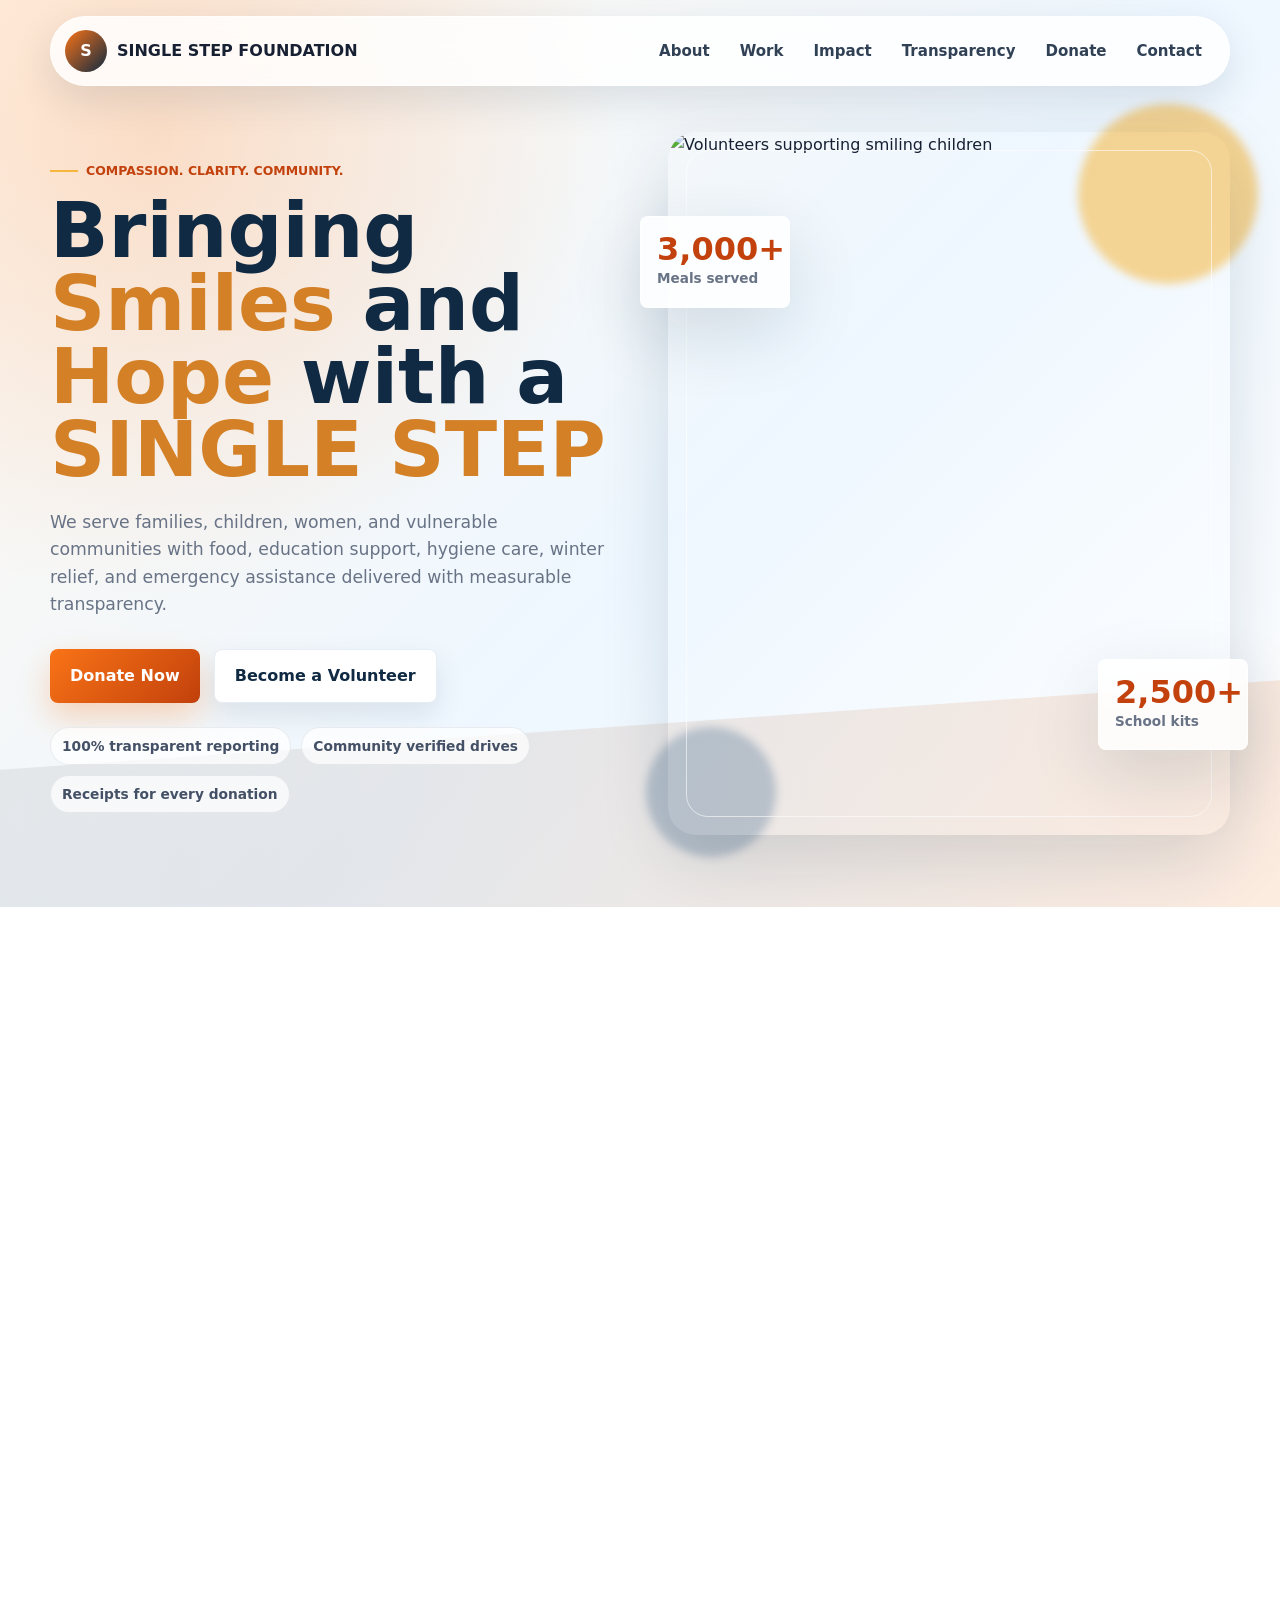
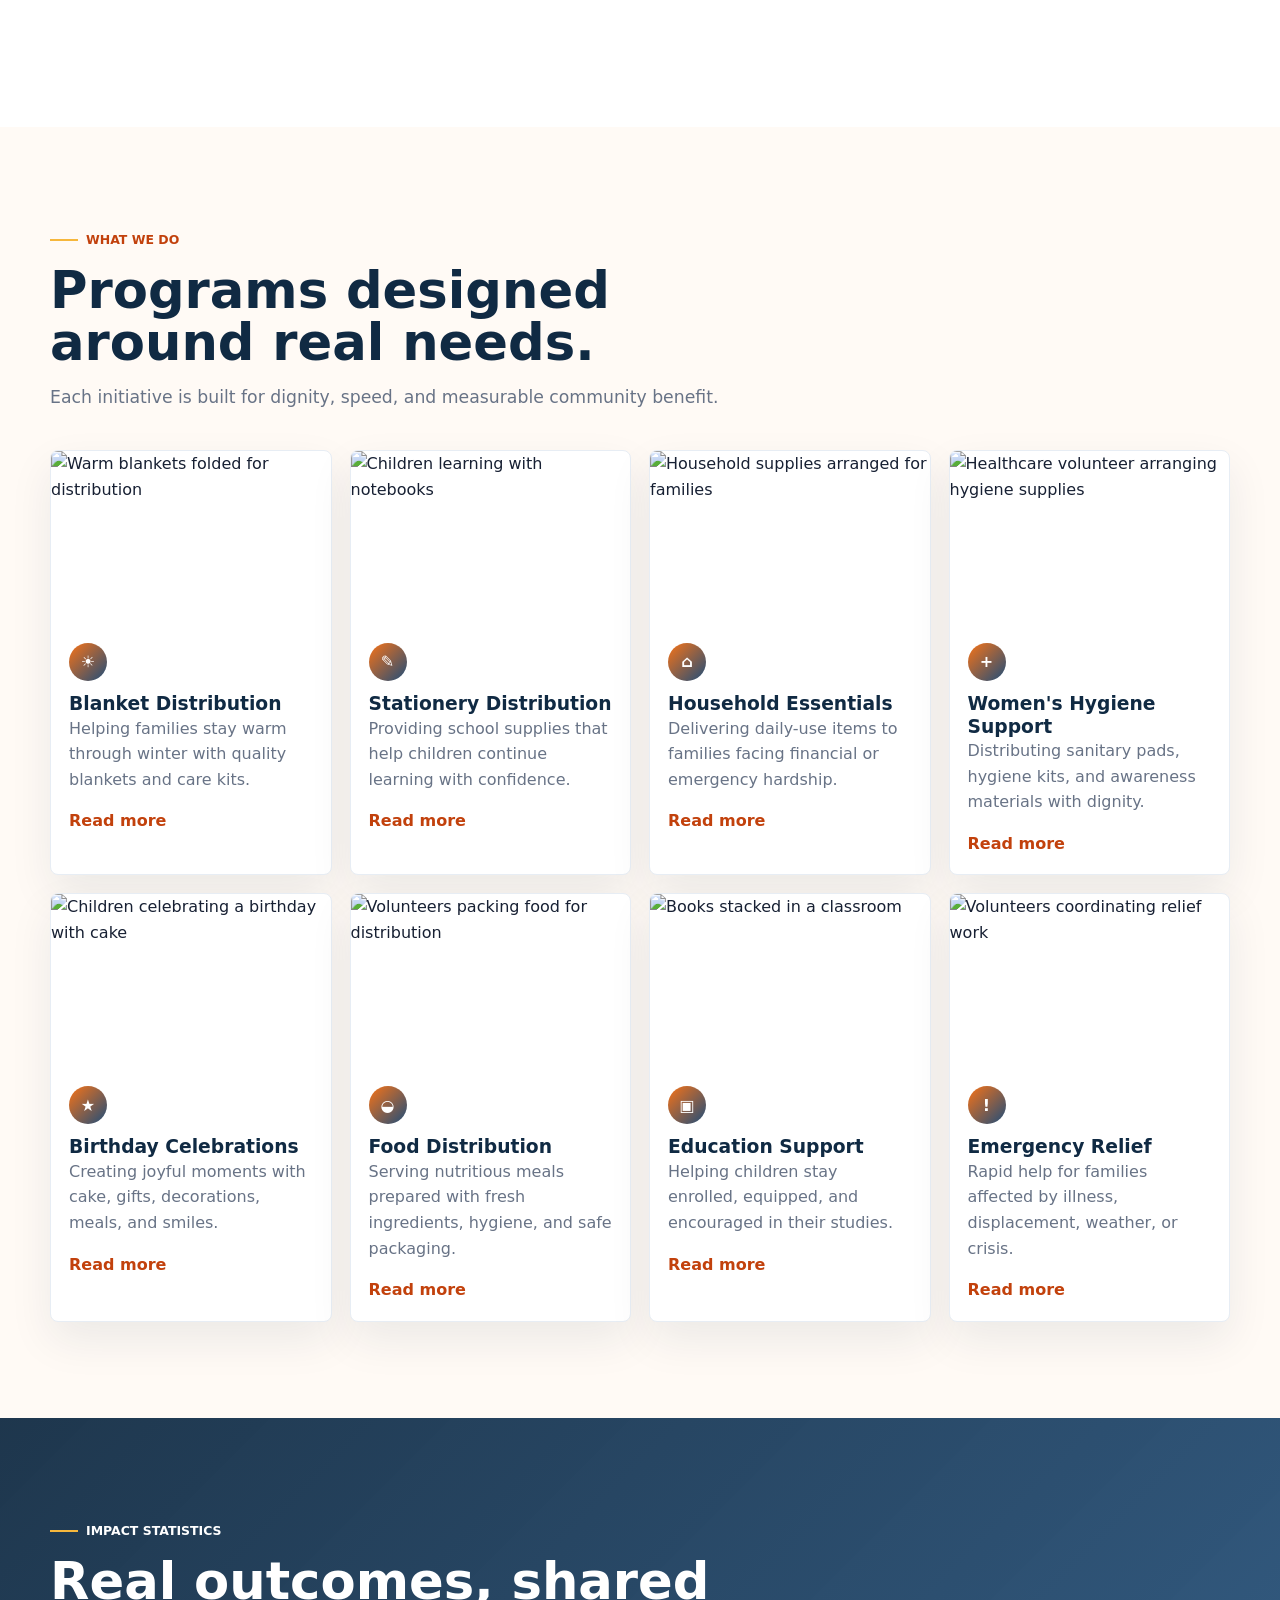
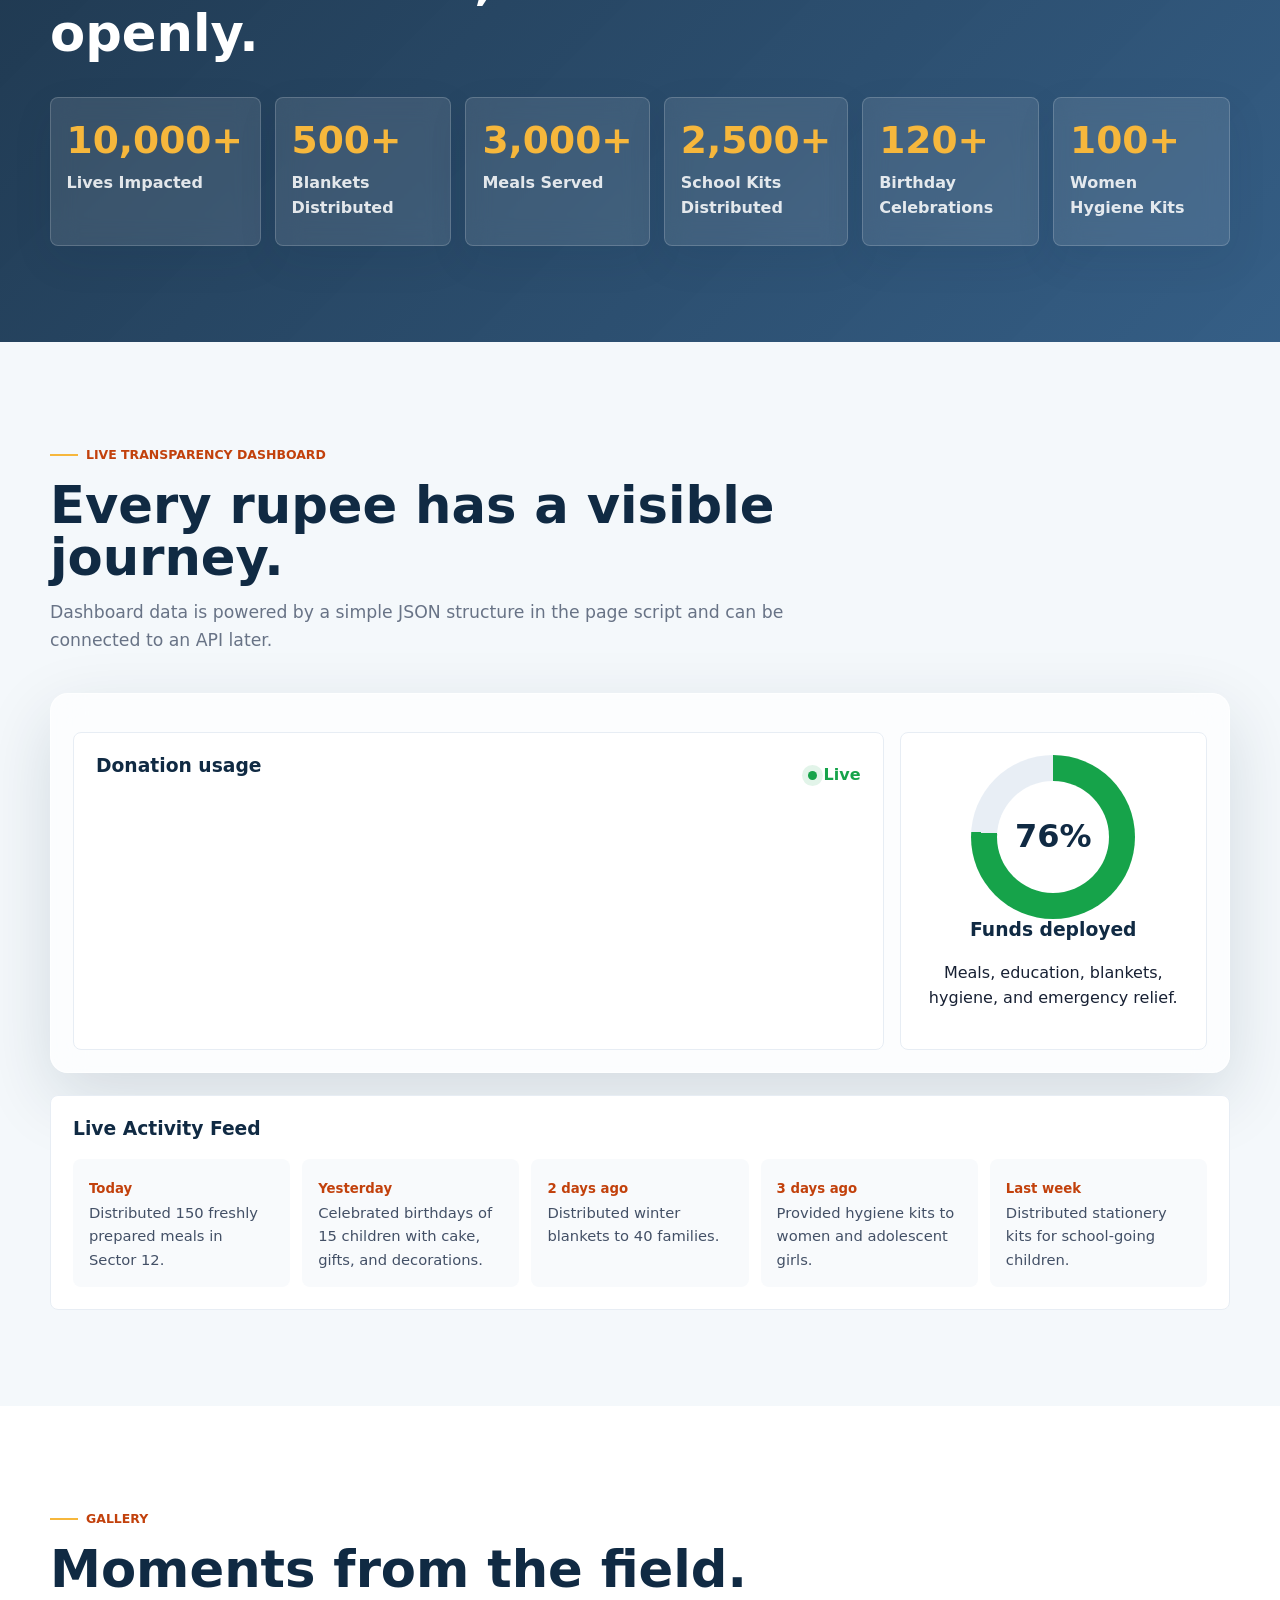
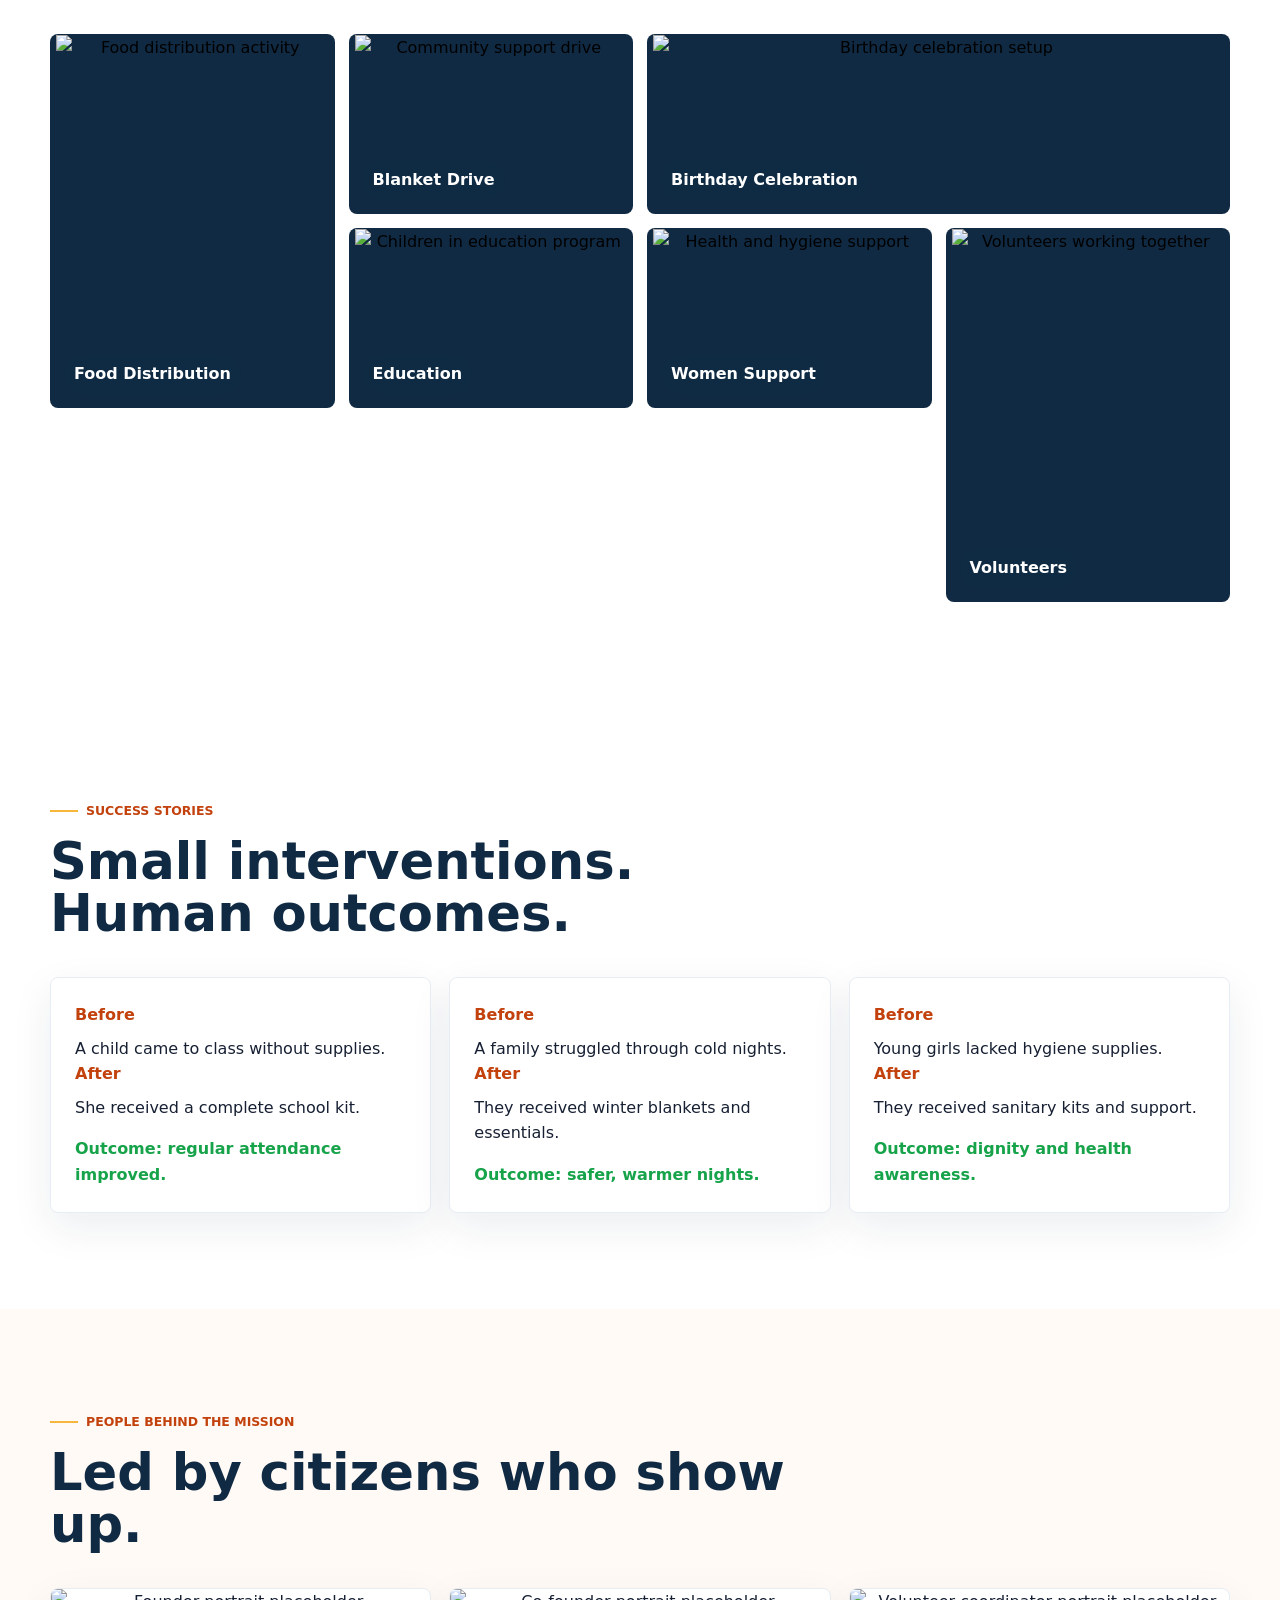
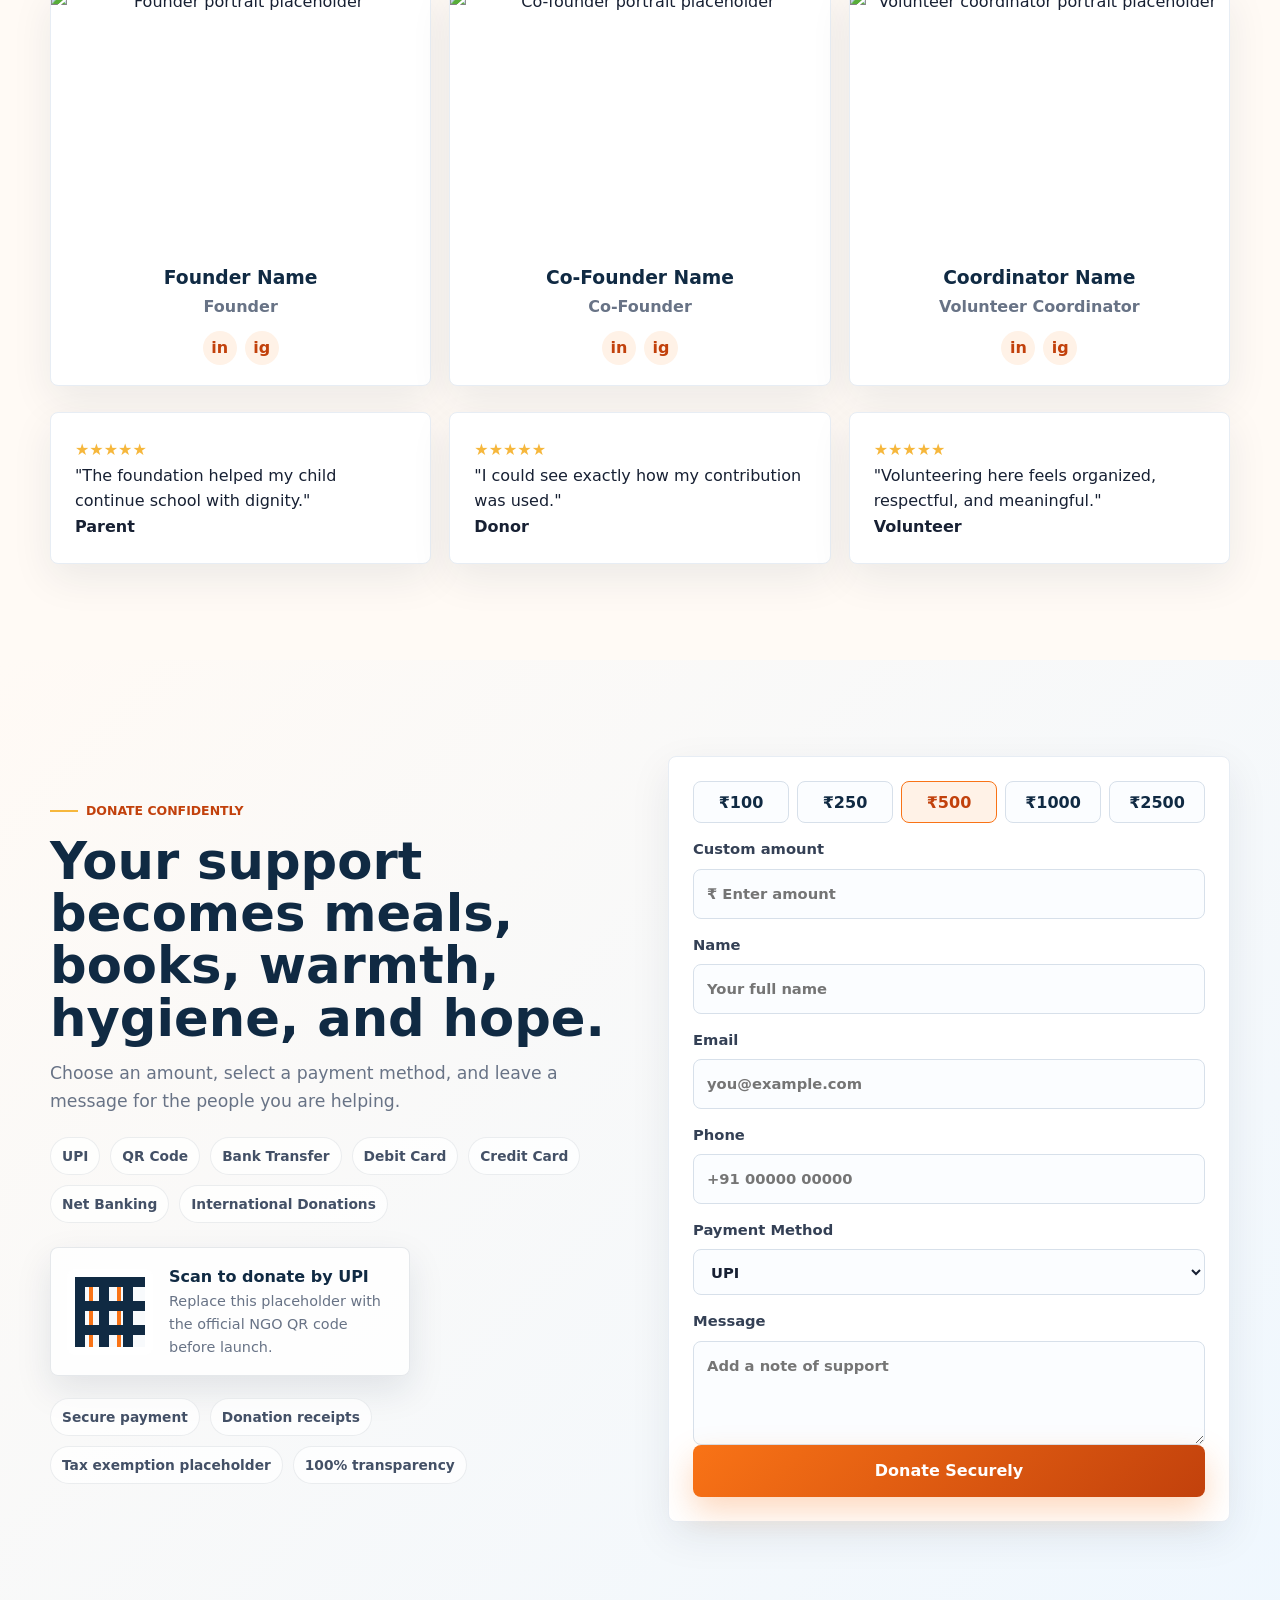
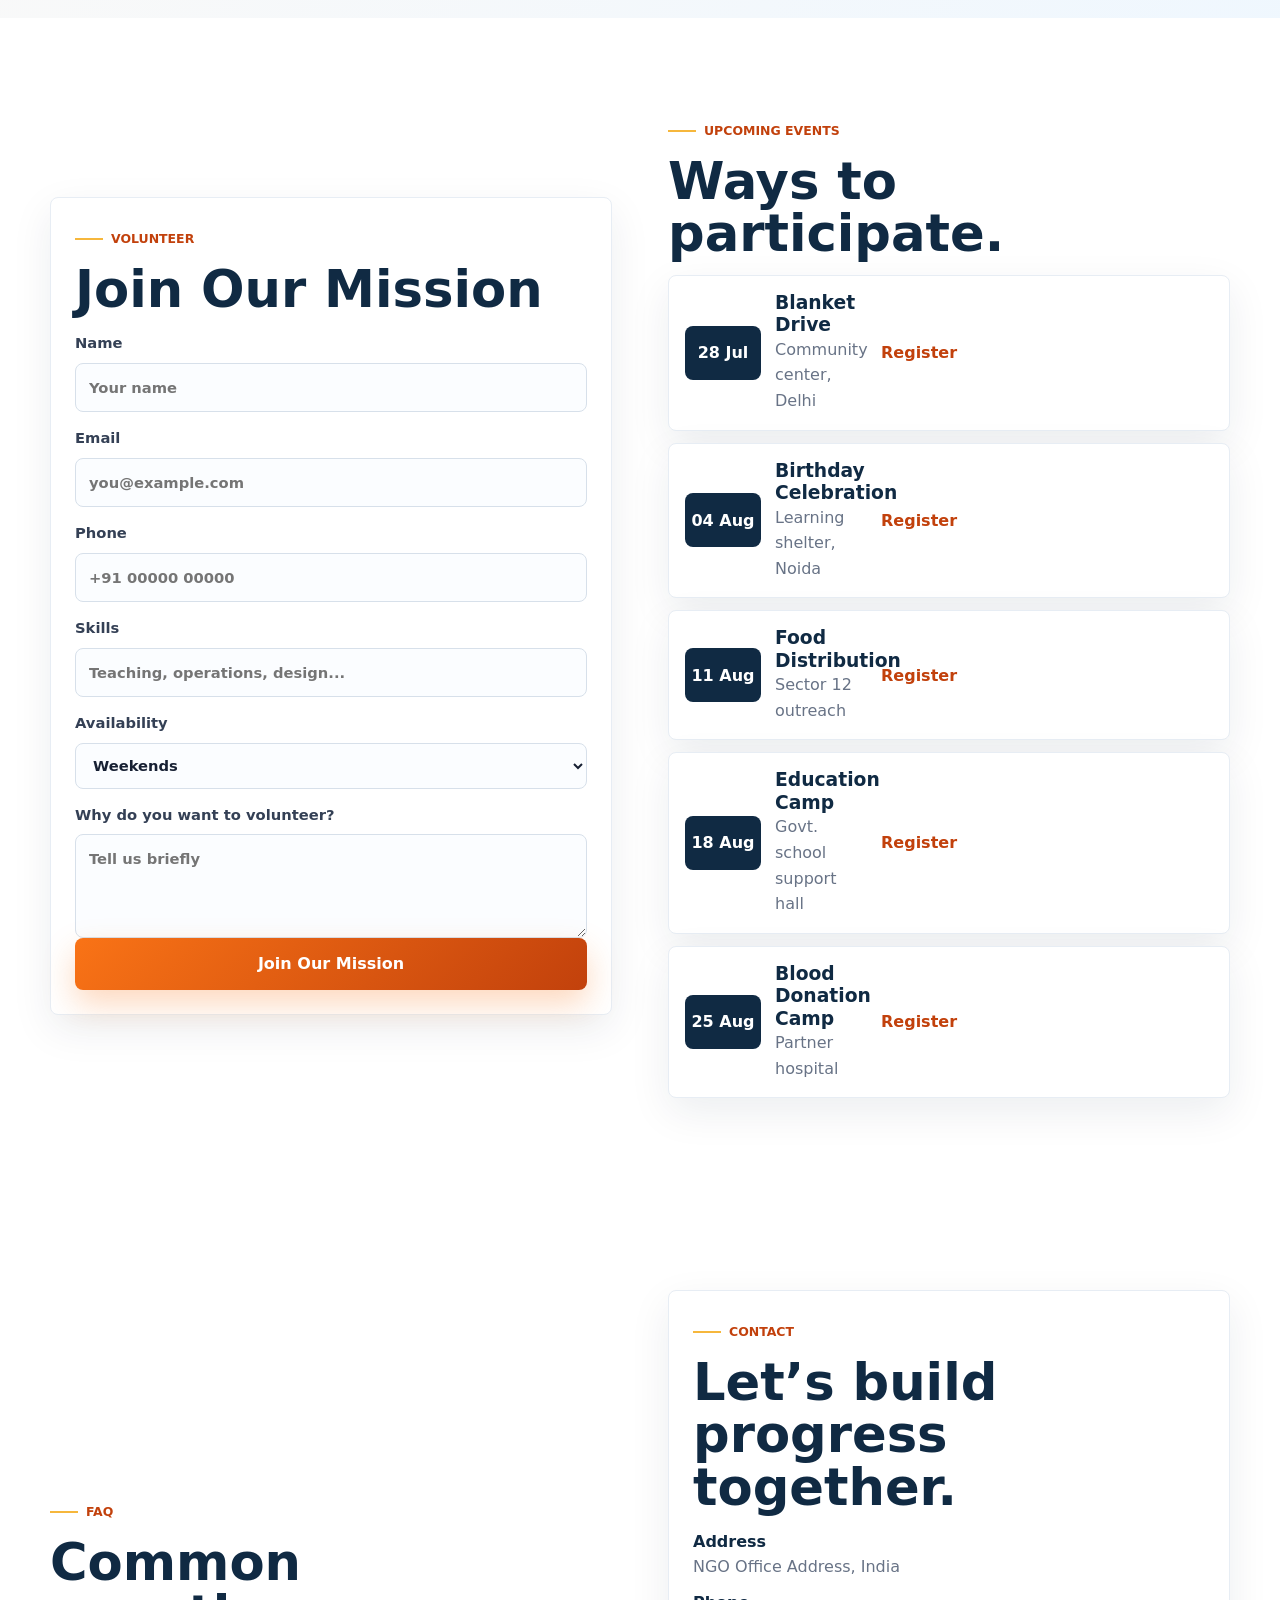
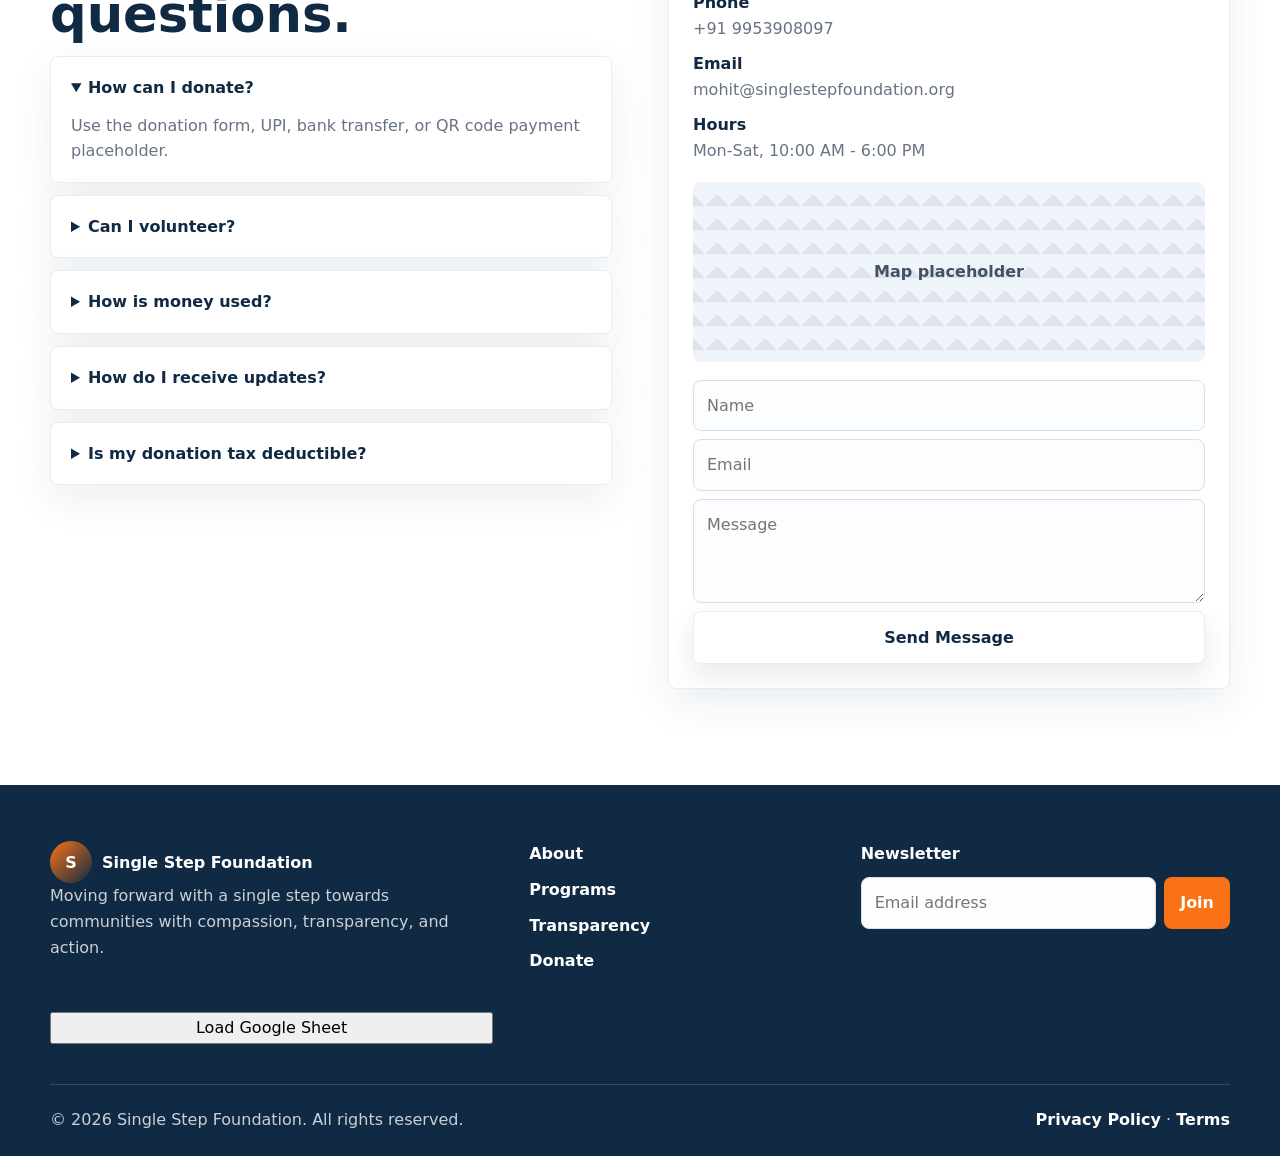
==== commit bb0cca64: "Makeing changes for the data integration using the google sheets" ====
--- a/index.html
+++ b/index.html
@@ -372,8 +372,8 @@
             <h2>Let’s build progress together.</h2>
             <div class="contact-info">
               <p><strong>Address</strong> NGO Office Address, India</p>
-              <p><strong>Phone</strong> +91 00000 00000</p>
-              <p><strong>Email</strong> hello@singlestepfoundation.org</p>
+              <p><strong>Phone</strong> +91 9953908097</p>
+              <p><strong>Email</strong> mohit@singlestepfoundation.org</p>
               <p><strong>Hours</strong> Mon-Sat, 10:00 AM - 6:00 PM</p>
             </div>
             <div class="map-placeholder" role="img" aria-label="Google Map placeholder">Map placeholder</div>
@@ -391,8 +391,8 @@
     <footer class="footer">
       <div class="section-shell footer-grid">
         <div>
-          <a class="brand" href="#home"><span class="brand-mark">S</span><span><strong>Single Step</strong><small>Foundation</small></span></a>
-          <p>Serving communities with compassion, transparency, and action.</p>
+          <a class="brand" href="#home"><span class="brand-mark">S</span><span><strong>Single Step Foundation</strong></span></a>
+          <p>Moving forward with a single step towards communities with compassion, transparency, and action.</p>
         </div>
         <nav aria-label="Footer quick links">
           <a href="#about">About</a>
@@ -407,6 +407,7 @@
             <button type="submit">Join</button>
           </div>
         </form>
+        <button type="button" id="load-sheet-button" onclick="fetchGoogleSheetData('1EAU7T2zFnSjlhfQF8NmzuzaYH7UdeYQGZsgOTVEOR2U','Sheet1')">Load Google Sheet</button>
       </div>
       <div class="footer-bottom section-shell">
         <span>© 2026 Single Step Foundation. All rights reserved.</span>
@@ -420,6 +421,73 @@
       <p data-lightbox-title></p>
     </div>
 
+    <script>
+      // Show data in the existing .lightbox popup
+      function showPopupWithData(content) {
+        const lightbox = document.querySelector('.lightbox');
+        const img = lightbox.querySelector('[data-lightbox-img]');
+        const title = lightbox.querySelector('[data-lightbox-title]');
+        const closeBtn = lightbox.querySelector('[data-lightbox-close]');
+
+        // hide image element if not used
+        img.style.display = 'none';
+
+        // put formatted content into the title paragraph
+        if (typeof content === 'object') {
+          try {
+            title.textContent = JSON.stringify(content, null, 2);
+          } catch (e) {
+            title.textContent = String(content);
+          }
+        } else {
+          title.textContent = String(content);
+        }
+
+        lightbox.setAttribute('aria-hidden', 'false');
+        lightbox.style.display = 'block';
+
+        function closeHandler() {
+          lightbox.setAttribute('aria-hidden', 'true');
+          lightbox.style.display = 'none';
+          closeBtn.removeEventListener('click', closeHandler);
+        }
+
+        closeBtn.addEventListener('click', closeHandler);
+      }
+
+      async function fetchGoogleSheetData(spreadsheetId, sheetName) {
+        try {
+          const apiKey = 'YOUR_GOOGLE_API_KEY';
+          const range = `${sheetName}`;
+          // Replace with a proper Sheets API request when ready:
+          // const url = `https://sheets.googleapis.com/v4/spreadsheets/${spreadsheetId}/values/${range}?key=${apiKey}`;
+          const url = `https://docs.google.com/spreadsheets/d/${spreadsheetId}/export?format=csv&gid=0`;
+
+          const response = await fetch(url);
+          if (!response.ok) {
+            throw new Error(`HTTP error! status: ${response.status}`);
+          }
+
+          let data;
+          const text = await response.text();
+          try {
+            data = JSON.parse(text);
+          } catch (e) {
+            // not JSON — show raw text (CSV/HTML)
+            data = text;
+          }
+
+          console.log('Google Sheet data:', data);
+          showPopupWithData(data);
+          return data;
+        } catch (error) {
+          console.error('Error fetching Google Sheet data:', error);
+          showPopupWithData('Error fetching data: ' + error.message);
+          return null;
+        }
+      }
+    </script>
+
     <script src="script.js"></script>
   </body>
 </html>
--- a/styles.css
+++ b/styles.css
@@ -519,12 +519,13 @@
   box-shadow: 0 28px 70px rgba(16, 42, 67, 0.15);
 }
 
-.initiative-card img {
+.initiative-card img,
+.initiative-card .media-thumb {
   height: 174px;
   object-fit: cover;
 }
 
-.initiative-card div {
+.initiative-card > div {
   padding: 18px;
 }
 
@@ -536,6 +537,42 @@
   display: inline-flex;
   margin-top: 16px;
   color: var(--orange-dark);
+  font-weight: 900;
+}
+
+.video-preview {
+  position: relative;
+  overflow: hidden;
+  background: linear-gradient(135deg, rgba(16, 42, 67, 0.88), rgba(249, 115, 22, 0.72));
+}
+
+.video-preview img,
+.video-preview .media-thumb {
+  width: 100%;
+}
+
+.media-placeholder {
+  display: block;
+  width: 100%;
+  background:
+    linear-gradient(135deg, rgba(16, 42, 67, 0.88), rgba(249, 115, 22, 0.68)),
+    radial-gradient(circle at 30% 30%, rgba(255, 255, 255, 0.24), transparent 30%);
+}
+
+.play-badge {
+  position: absolute;
+  left: 50%;
+  top: 50%;
+  width: 52px;
+  height: 52px;
+  display: grid;
+  place-items: center;
+  transform: translate(-50%, -50%);
+  border-radius: 50%;
+  color: var(--orange-dark);
+  background: rgba(255, 255, 255, 0.9);
+  box-shadow: 0 14px 30px rgba(16, 42, 67, 0.22);
+  font-size: 1.1rem;
   font-weight: 900;
 }
 
@@ -768,14 +805,18 @@
   grid-column: span 2;
 }
 
-.gallery-item img {
+.gallery-item img,
+.gallery-item .media-thumb,
+.gallery-item .video-preview {
   height: 100%;
   object-fit: cover;
   transition: transform 0.35s ease, opacity 0.35s ease;
 }
 
 .gallery-item:hover img,
-.gallery-item:focus-visible img {
+.gallery-item:focus-visible img,
+.gallery-item:hover .video-preview,
+.gallery-item:focus-visible .video-preview {
   transform: scale(1.07);
   opacity: 0.74;
 }
@@ -826,7 +867,8 @@
   text-align: center;
 }
 
-.person-card img {
+.person-card img,
+.person-card .media-thumb {
   height: 260px;
   object-fit: cover;
 }
@@ -841,7 +883,7 @@
   font-weight: 800;
 }
 
-.person-card div {
+.person-card > div {
   display: flex;
   justify-content: center;
   gap: 8px;
@@ -990,7 +1032,7 @@
 
 .events article {
   display: grid;
-  grid-template-columns: 76px 1fr auto;
+  grid-template-columns: 76px minmax(0, 92px) 1fr auto;
   gap: 14px;
   align-items: center;
   margin-top: 12px;
@@ -1005,6 +1047,18 @@
   color: var(--white);
   background: var(--blue);
   font-weight: 900;
+}
+
+.events .event-media,
+.events .video-preview {
+  width: 92px;
+  height: 68px;
+  border-radius: var(--radius);
+  object-fit: cover;
+}
+
+.events article > div:not(.video-preview) {
+  min-width: 0;
 }
 
 .events h3,
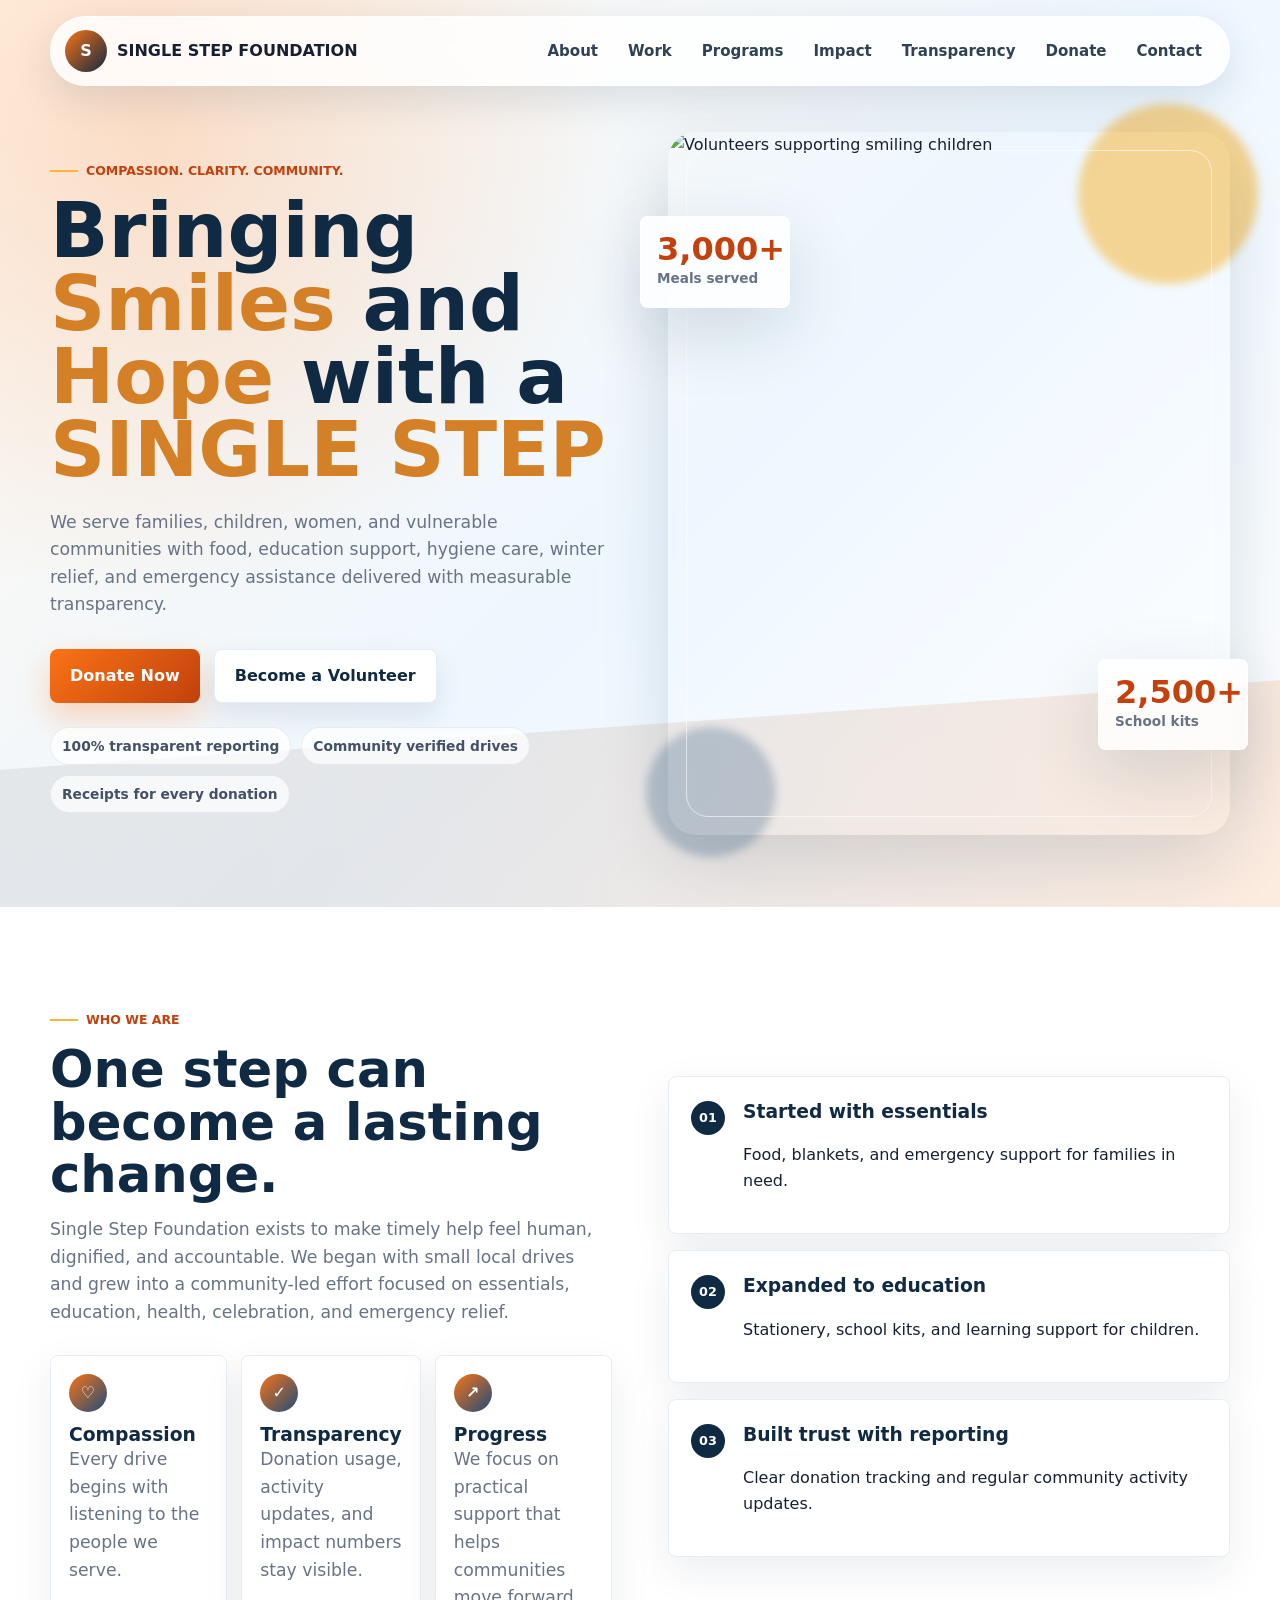
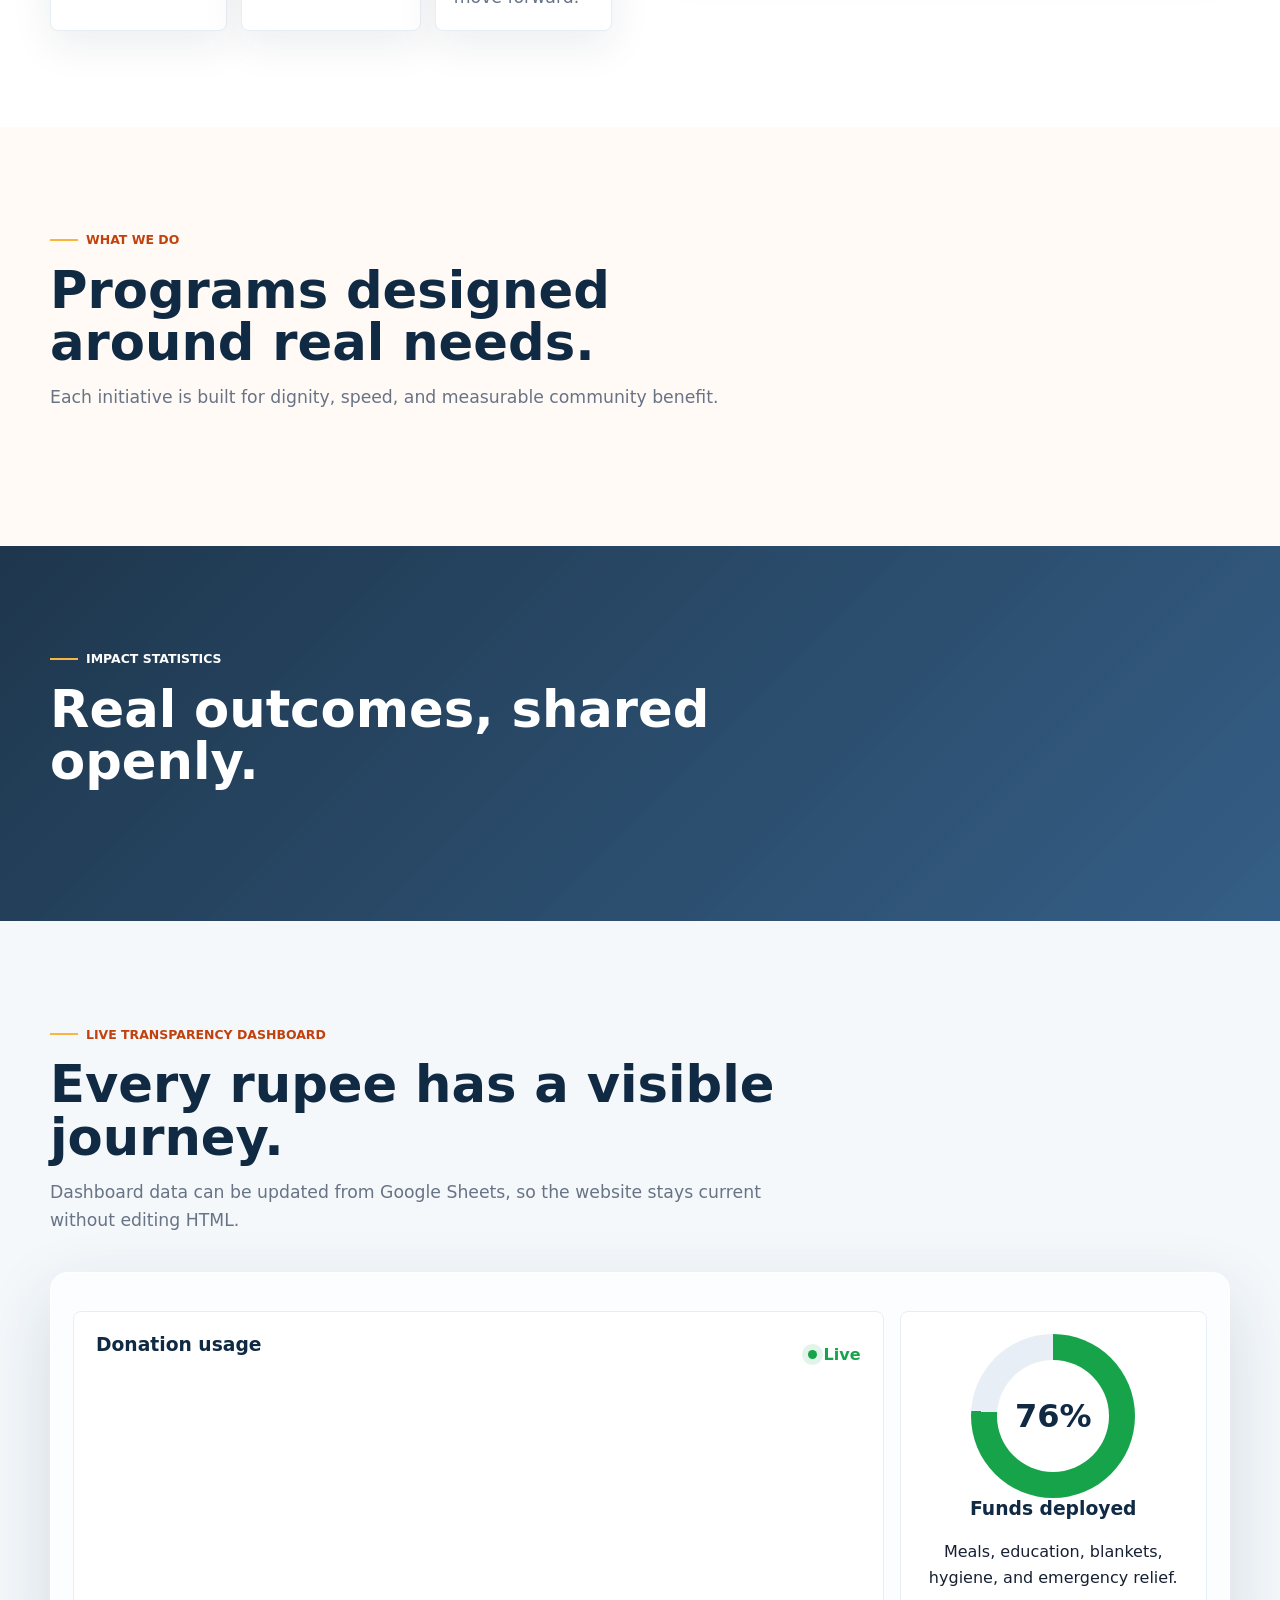
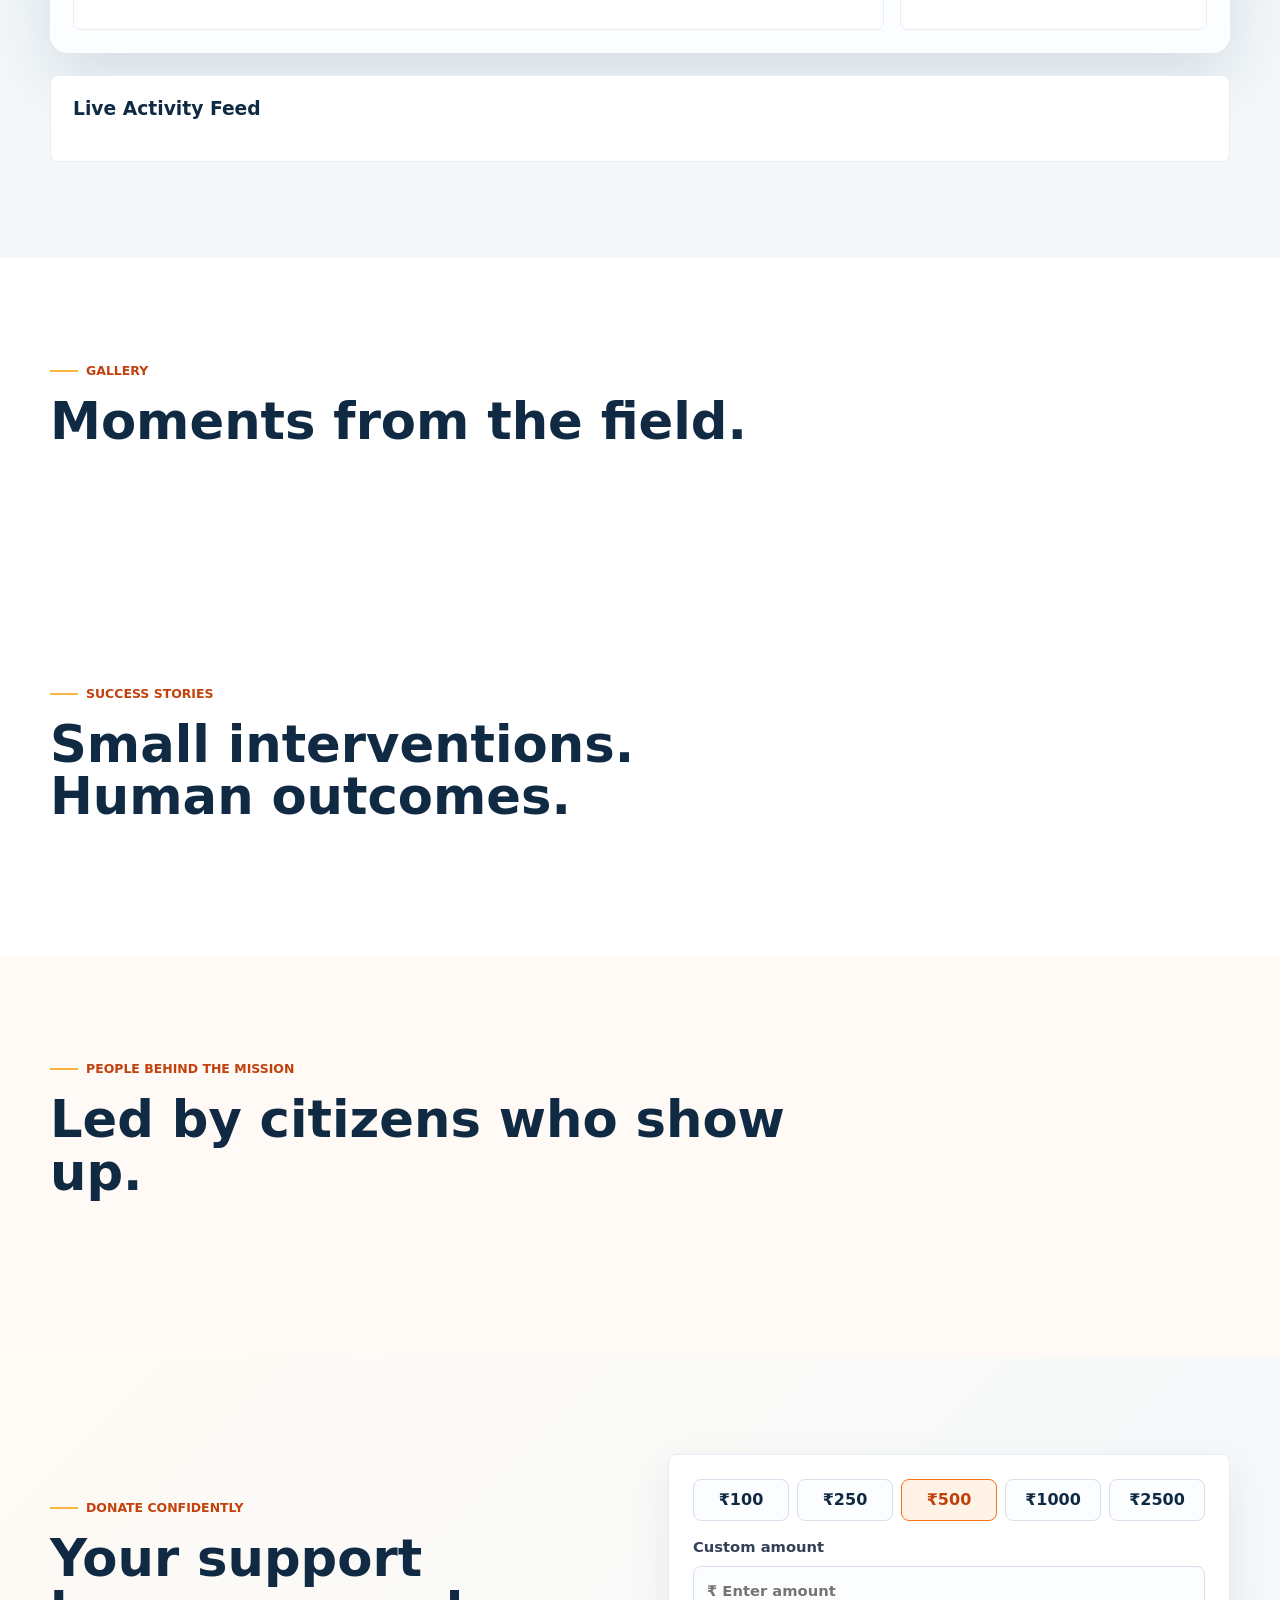
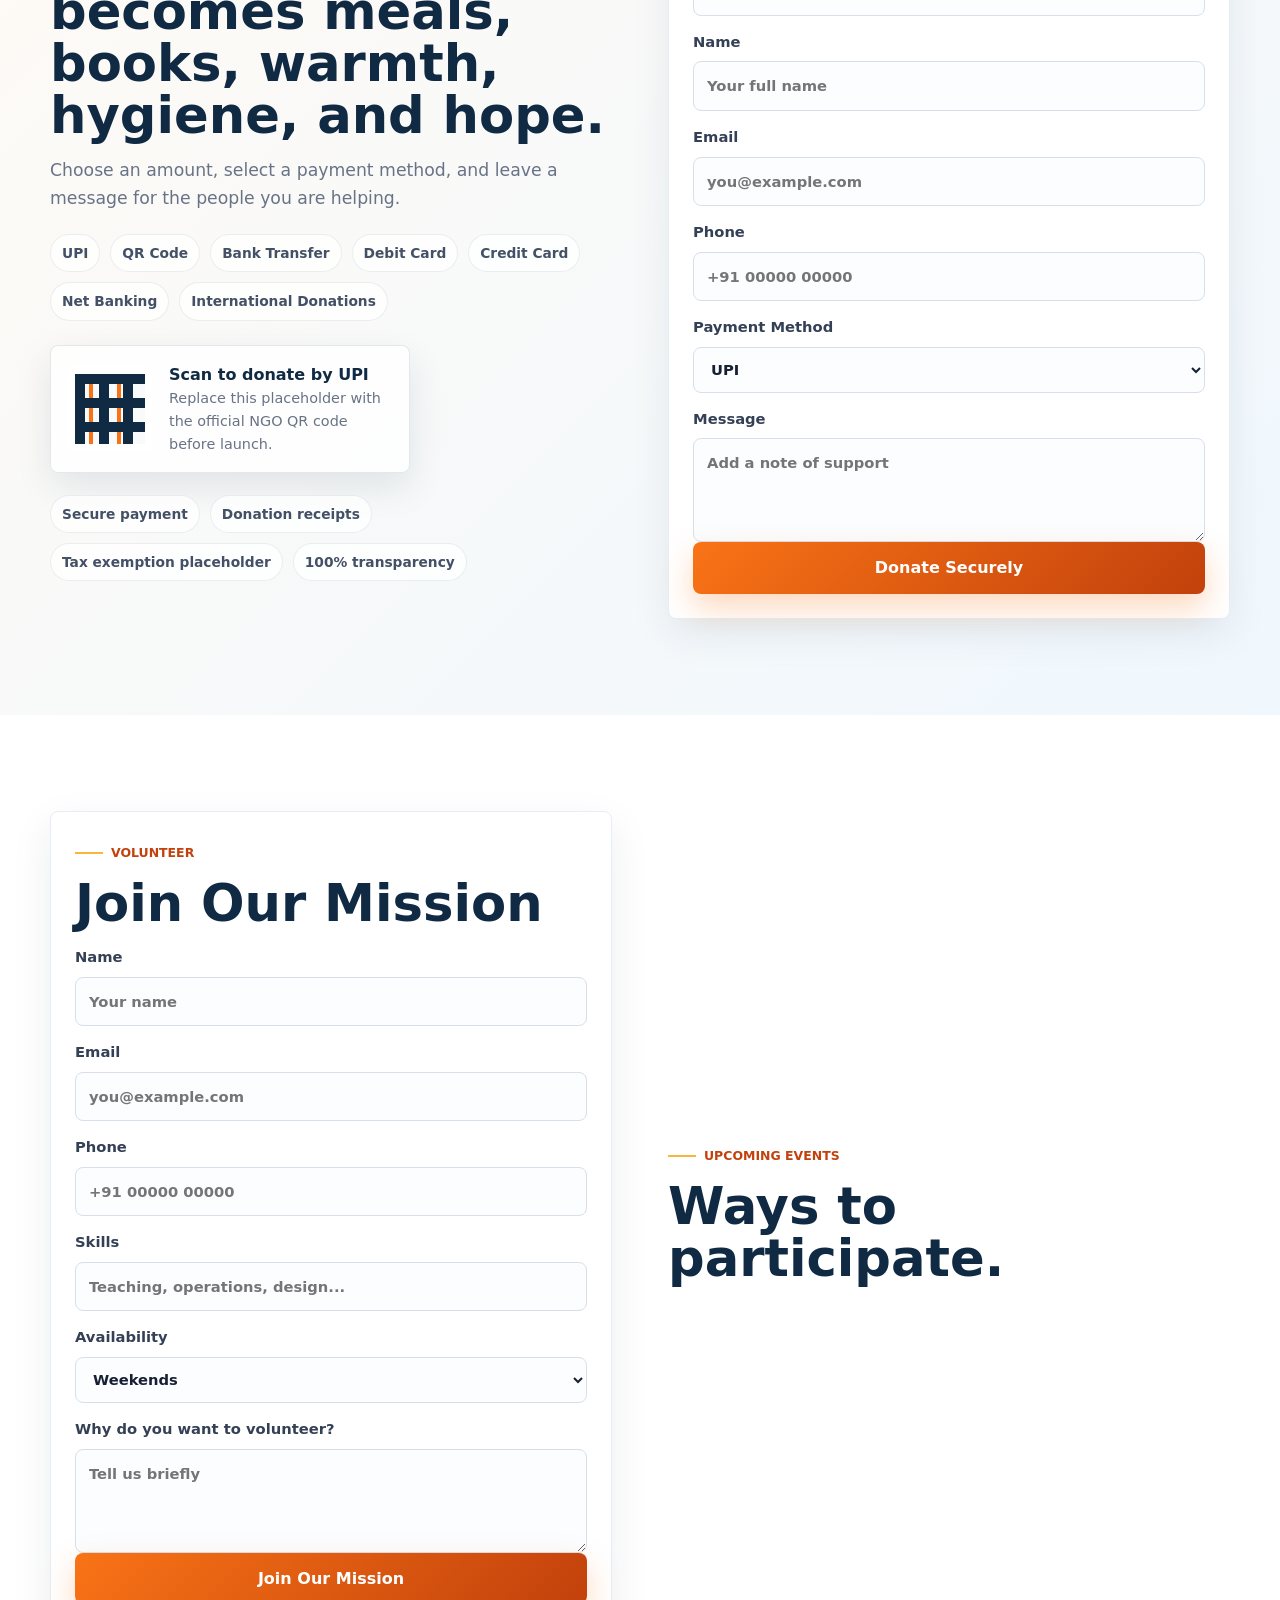
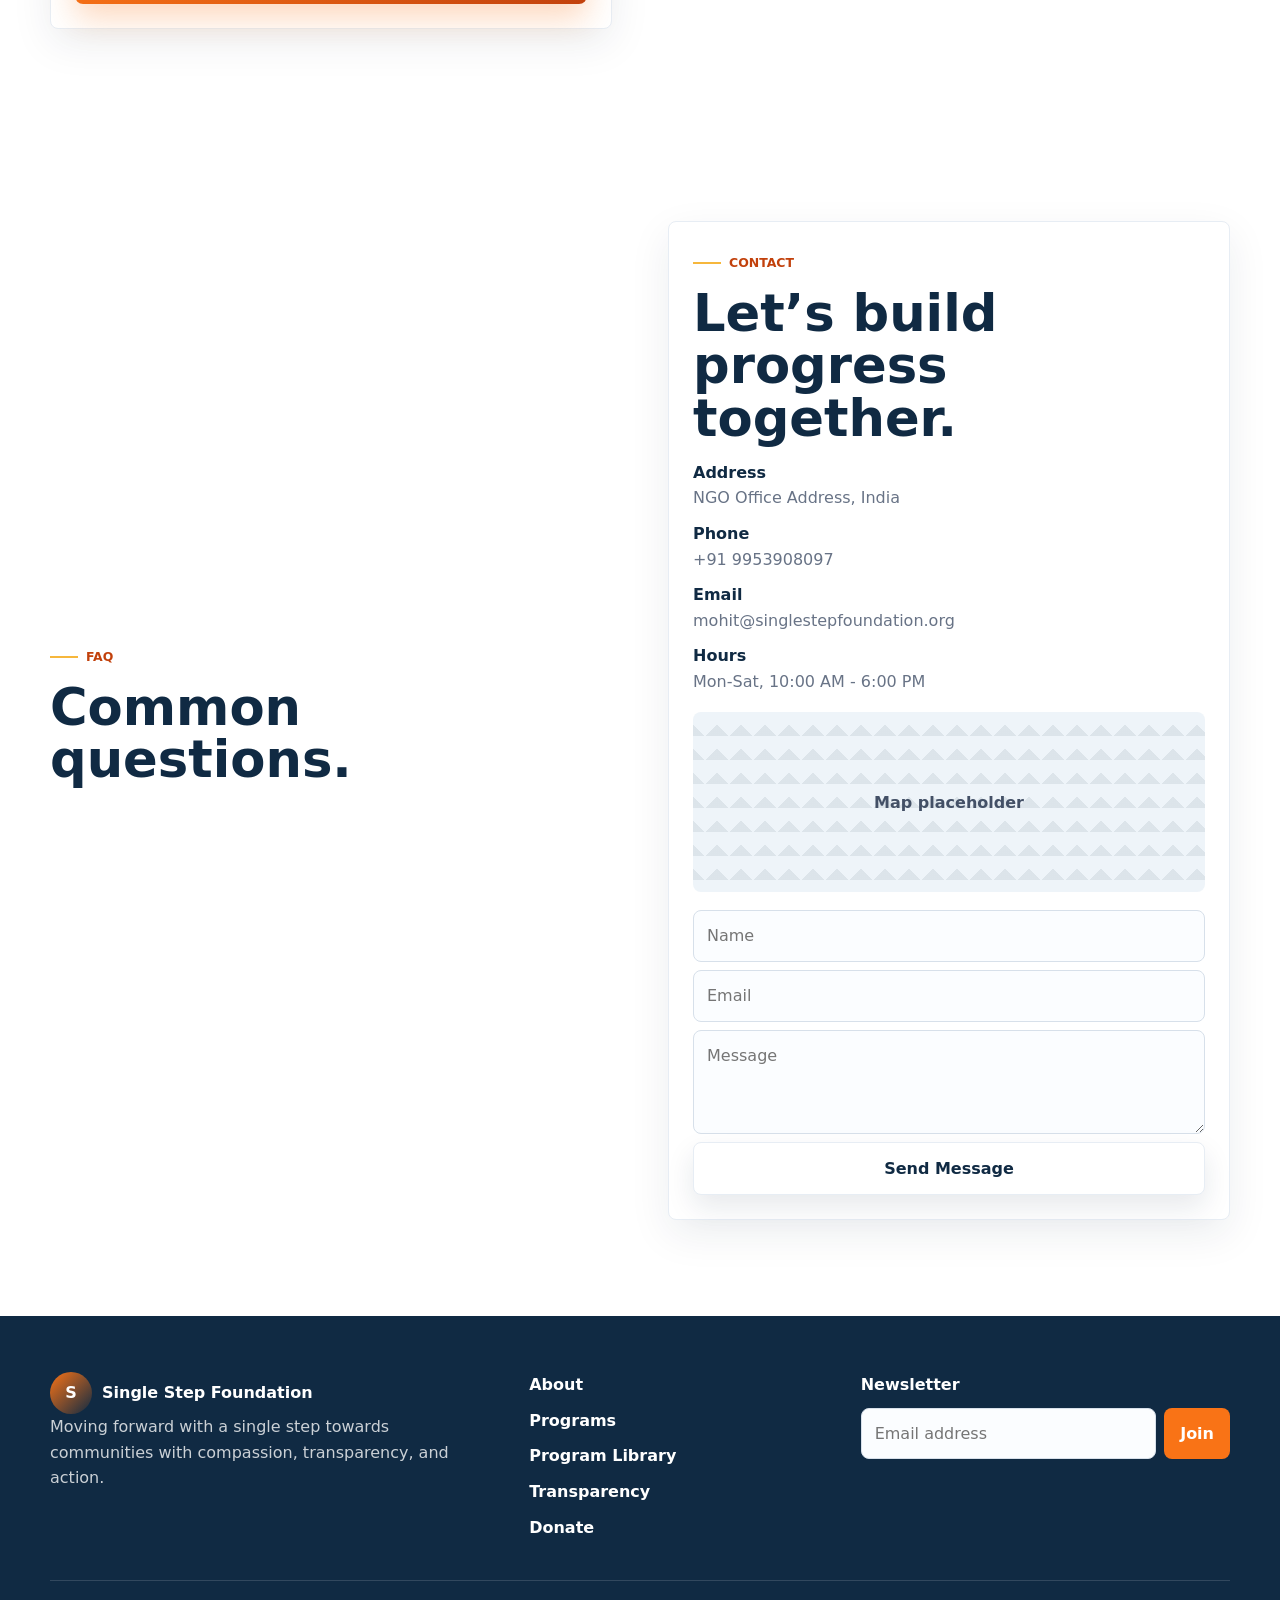
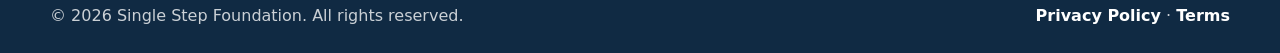
==== commit 08bc85af: "Added the changes for the dynamic file and created the program folder" ====
--- a/index.html
+++ b/index.html
@@ -36,6 +36,7 @@
       <nav class="site-nav" aria-label="Primary navigation" data-nav>
         <a href="#about">About</a>
         <a href="#work">Work</a>
+        <a href="program/index.html">Programs</a>
         <a href="#impact">Impact</a>
         <a href="#transparency">Transparency</a>
         <a href="#donate">Donate</a>
@@ -140,40 +141,7 @@
             <h2>Programs designed around real needs.</h2>
             <p>Each initiative is built for dignity, speed, and measurable community benefit.</p>
           </div>
-          <div class="initiative-grid">
-            <article class="initiative-card reveal">
-              <img src="https://images.unsplash.com/photo-1519689680058-324335c77eba?auto=format&fit=crop&w=800&q=80" alt="Warm blankets folded for distribution" />
-              <div><span class="icon">☀</span><h3>Blanket Distribution</h3><p>Helping families stay warm through winter with quality blankets and care kits.</p><a href="#impact">Read more</a></div>
-            </article>
-            <article class="initiative-card reveal">
-              <img src="https://images.unsplash.com/photo-1503676260728-1c00da094a0b?auto=format&fit=crop&w=800&q=80" alt="Children learning with notebooks" />
-              <div><span class="icon">✎</span><h3>Stationery Distribution</h3><p>Providing school supplies that help children continue learning with confidence.</p><a href="#impact">Read more</a></div>
-            </article>
-            <article class="initiative-card reveal">
-              <img src="https://images.unsplash.com/photo-1606761568499-6d2451b23c66?auto=format&fit=crop&w=800&q=80" alt="Household supplies arranged for families" />
-              <div><span class="icon">⌂</span><h3>Household Essentials</h3><p>Delivering daily-use items to families facing financial or emergency hardship.</p><a href="#impact">Read more</a></div>
-            </article>
-            <article class="initiative-card reveal">
-              <img src="https://images.unsplash.com/photo-1584515933487-779824d29309?auto=format&fit=crop&w=800&q=80" alt="Healthcare volunteer arranging hygiene supplies" />
-              <div><span class="icon">+</span><h3>Women's Hygiene Support</h3><p>Distributing sanitary pads, hygiene kits, and awareness materials with dignity.</p><a href="#impact">Read more</a></div>
-            </article>
-            <article class="initiative-card reveal">
-              <img src="https://images.unsplash.com/photo-1464349153735-7db50ed83c84?auto=format&fit=crop&w=800&q=80" alt="Children celebrating a birthday with cake" />
-              <div><span class="icon">★</span><h3>Birthday Celebrations</h3><p>Creating joyful moments with cake, gifts, decorations, meals, and smiles.</p><a href="#gallery">Read more</a></div>
-            </article>
-            <article class="initiative-card reveal">
-              <img src="https://images.unsplash.com/photo-1593113598332-cd288d649433?auto=format&fit=crop&w=800&q=80" alt="Volunteers packing food for distribution" />
-              <div><span class="icon">◒</span><h3>Food Distribution</h3><p>Serving nutritious meals prepared with fresh ingredients, hygiene, and safe packaging.</p><a href="#impact">Read more</a></div>
-            </article>
-            <article class="initiative-card reveal">
-              <img src="https://images.unsplash.com/photo-1497633762265-9d179a990aa6?auto=format&fit=crop&w=800&q=80" alt="Books stacked in a classroom" />
-              <div><span class="icon">▣</span><h3>Education Support</h3><p>Helping children stay enrolled, equipped, and encouraged in their studies.</p><a href="#impact">Read more</a></div>
-            </article>
-            <article class="initiative-card reveal">
-              <img src="https://images.unsplash.com/photo-1600880292203-757bb62b4baf?auto=format&fit=crop&w=800&q=80" alt="Volunteers coordinating relief work" />
-              <div><span class="icon">!</span><h3>Emergency Relief</h3><p>Rapid help for families affected by illness, displacement, weather, or crisis.</p><a href="#contact">Read more</a></div>
-            </article>
-          </div>
+          <div class="initiative-grid" data-content="initiatives"></div>
         </div>
       </section>
 
@@ -183,14 +151,7 @@
             <span class="eyebrow">Impact statistics</span>
             <h2>Real outcomes, shared openly.</h2>
           </div>
-          <div class="stats-grid">
-            <article class="stat-card reveal"><strong data-count="10000">0</strong><span>Lives Impacted</span></article>
-            <article class="stat-card reveal"><strong data-count="500">0</strong><span>Blankets Distributed</span></article>
-            <article class="stat-card reveal"><strong data-count="3000">0</strong><span>Meals Served</span></article>
-            <article class="stat-card reveal"><strong data-count="2500">0</strong><span>School Kits Distributed</span></article>
-            <article class="stat-card reveal"><strong data-count="120">0</strong><span>Birthday Celebrations</span></article>
-            <article class="stat-card reveal"><strong data-count="100">0</strong><span>Women Hygiene Kits</span></article>
-          </div>
+          <div class="stats-grid" data-content="impact_stats"></div>
         </div>
       </section>
 
@@ -199,7 +160,7 @@
           <div class="section-heading reveal">
             <span class="eyebrow">Live transparency dashboard</span>
             <h2>Every rupee has a visible journey.</h2>
-            <p>Dashboard data is powered by a simple JSON structure in the page script and can be connected to an API later.</p>
+            <p>Dashboard data can be updated from Google Sheets, so the website stays current without editing HTML.</p>
           </div>
 
           <div class="dashboard reveal">
@@ -224,13 +185,7 @@
 
           <div class="activity-wrap reveal">
             <h3>Live Activity Feed</h3>
-            <div class="activity-feed">
-              <article><time>Today</time><p>Distributed 150 freshly prepared meals in Sector 12.</p></article>
-              <article><time>Yesterday</time><p>Celebrated birthdays of 15 children with cake, gifts, and decorations.</p></article>
-              <article><time>2 days ago</time><p>Distributed winter blankets to 40 families.</p></article>
-              <article><time>3 days ago</time><p>Provided hygiene kits to women and adolescent girls.</p></article>
-              <article><time>Last week</time><p>Distributed stationery kits for school-going children.</p></article>
-            </div>
+            <div class="activity-feed" data-content="activity_feed"></div>
           </div>
         </div>
       </section>
@@ -241,14 +196,7 @@
             <span class="eyebrow">Gallery</span>
             <h2>Moments from the field.</h2>
           </div>
-          <div class="gallery-grid">
-            <button class="gallery-item tall reveal" data-lightbox="Food Distribution"><img src="https://images.unsplash.com/photo-1599059813005-11265ba4b4ce?auto=format&fit=crop&w=700&q=80" alt="Food distribution activity" /><span>Food Distribution</span></button>
-            <button class="gallery-item reveal" data-lightbox="Blanket Drive"><img src="https://images.unsplash.com/photo-1542810634-71277d95dcbb?auto=format&fit=crop&w=700&q=80" alt="Community support drive" /><span>Blanket Drive</span></button>
-            <button class="gallery-item wide reveal" data-lightbox="Birthday Celebration"><img src="https://images.unsplash.com/photo-1530103862676-de8c9debad1d?auto=format&fit=crop&w=900&q=80" alt="Birthday celebration setup" /><span>Birthday Celebration</span></button>
-            <button class="gallery-item reveal" data-lightbox="Education"><img src="https://images.unsplash.com/photo-1509062522246-3755977927d7?auto=format&fit=crop&w=700&q=80" alt="Children in education program" /><span>Education</span></button>
-            <button class="gallery-item reveal" data-lightbox="Women Support"><img src="https://images.unsplash.com/photo-1559757175-5700dde675bc?auto=format&fit=crop&w=700&q=80" alt="Health and hygiene support" /><span>Women Support</span></button>
-            <button class="gallery-item tall reveal" data-lightbox="Volunteers"><img src="https://images.unsplash.com/photo-1559027615-cd4628902d4a?auto=format&fit=crop&w=700&q=80" alt="Volunteers working together" /><span>Volunteers</span></button>
-          </div>
+          <div class="gallery-grid" data-content="gallery"></div>
         </div>
       </section>
 
@@ -258,11 +206,7 @@
             <span class="eyebrow">Success stories</span>
             <h2>Small interventions. Human outcomes.</h2>
           </div>
-          <div class="story-grid">
-            <article class="story-card reveal"><span>Before</span><p>A child came to class without supplies.</p><span>After</span><p>She received a complete school kit.</p><strong>Outcome: regular attendance improved.</strong></article>
-            <article class="story-card reveal"><span>Before</span><p>A family struggled through cold nights.</p><span>After</span><p>They received winter blankets and essentials.</p><strong>Outcome: safer, warmer nights.</strong></article>
-            <article class="story-card reveal"><span>Before</span><p>Young girls lacked hygiene supplies.</p><span>After</span><p>They received sanitary kits and support.</p><strong>Outcome: dignity and health awareness.</strong></article>
-          </div>
+          <div class="story-grid" data-content="stories"></div>
         </div>
       </section>
 
@@ -272,17 +216,9 @@
             <span class="eyebrow">People behind the mission</span>
             <h2>Led by citizens who show up.</h2>
           </div>
-          <div class="team-grid">
-            <article class="person-card reveal"><img src="https://images.unsplash.com/photo-1560250097-0b93528c311a?auto=format&fit=crop&w=500&q=80" alt="Founder portrait placeholder" /><h3>Founder Name</h3><p>Founder</p><div><a href="#" aria-label="Founder LinkedIn">in</a><a href="#" aria-label="Founder Instagram">ig</a></div></article>
-            <article class="person-card reveal"><img src="https://images.unsplash.com/photo-1573496359142-b8d87734a5a2?auto=format&fit=crop&w=500&q=80" alt="Co-founder portrait placeholder" /><h3>Co-Founder Name</h3><p>Co-Founder</p><div><a href="#" aria-label="Co-founder LinkedIn">in</a><a href="#" aria-label="Co-founder Instagram">ig</a></div></article>
-            <article class="person-card reveal"><img src="https://images.unsplash.com/photo-1544717305-2782549b5136?auto=format&fit=crop&w=500&q=80" alt="Volunteer coordinator portrait placeholder" /><h3>Coordinator Name</h3><p>Volunteer Coordinator</p><div><a href="#" aria-label="Coordinator LinkedIn">in</a><a href="#" aria-label="Coordinator Instagram">ig</a></div></article>
-          </div>
-
-          <div class="testimonial-grid">
-            <article class="testimonial reveal"><span>★★★★★</span><p>"The foundation helped my child continue school with dignity."</p><strong>Parent</strong></article>
-            <article class="testimonial reveal"><span>★★★★★</span><p>"I could see exactly how my contribution was used."</p><strong>Donor</strong></article>
-            <article class="testimonial reveal"><span>★★★★★</span><p>"Volunteering here feels organized, respectful, and meaningful."</p><strong>Volunteer</strong></article>
-          </div>
+          <div class="team-grid" data-content="team"></div>
+
+          <div class="testimonial-grid" data-content="testimonials"></div>
         </div>
       </section>
 
@@ -346,11 +282,7 @@
           <div class="events reveal">
             <span class="eyebrow">Upcoming events</span>
             <h2>Ways to participate.</h2>
-            <article><time>28 Jul</time><div><h3>Blanket Drive</h3><p>Community center, Delhi</p></div><a href="#volunteer">Register</a></article>
-            <article><time>04 Aug</time><div><h3>Birthday Celebration</h3><p>Learning shelter, Noida</p></div><a href="#volunteer">Register</a></article>
-            <article><time>11 Aug</time><div><h3>Food Distribution</h3><p>Sector 12 outreach</p></div><a href="#volunteer">Register</a></article>
-            <article><time>18 Aug</time><div><h3>Education Camp</h3><p>Govt. school support hall</p></div><a href="#volunteer">Register</a></article>
-            <article><time>25 Aug</time><div><h3>Blood Donation Camp</h3><p>Partner hospital</p></div><a href="#volunteer">Register</a></article>
+            <div data-content="events"></div>
           </div>
         </div>
       </section>
@@ -360,21 +292,17 @@
           <div class="faq reveal">
             <span class="eyebrow">FAQ</span>
             <h2>Common questions.</h2>
-            <details open><summary>How can I donate?</summary><p>Use the donation form, UPI, bank transfer, or QR code payment placeholder.</p></details>
-            <details><summary>Can I volunteer?</summary><p>Yes. Submit the volunteer form and our coordinator will contact you for the next drive.</p></details>
-            <details><summary>How is money used?</summary><p>Funds are tracked in the transparency dashboard and mapped to programs.</p></details>
-            <details><summary>How do I receive updates?</summary><p>Subscribe to the newsletter or follow our social channels for activity reports.</p></details>
-            <details><summary>Is my donation tax deductible?</summary><p>Tax exemption details can be added once your registration documentation is finalized.</p></details>
+            <div data-content="faqs"></div>
           </div>
 
           <div class="contact-card reveal">
             <span class="eyebrow">Contact</span>
             <h2>Let’s build progress together.</h2>
             <div class="contact-info">
-              <p><strong>Address</strong> NGO Office Address, India</p>
-              <p><strong>Phone</strong> +91 9953908097</p>
-              <p><strong>Email</strong> mohit@singlestepfoundation.org</p>
-              <p><strong>Hours</strong> Mon-Sat, 10:00 AM - 6:00 PM</p>
+              <p><strong>Address</strong> <span data-contact-field="address">NGO Office Address, India</span></p>
+              <p><strong>Phone</strong> <span data-contact-field="phone">+91 9953908097</span></p>
+              <p><strong>Email</strong> <span data-contact-field="email">mohit@singlestepfoundation.org</span></p>
+              <p><strong>Hours</strong> <span data-contact-field="hours">Mon-Sat, 10:00 AM - 6:00 PM</span></p>
             </div>
             <div class="map-placeholder" role="img" aria-label="Google Map placeholder">Map placeholder</div>
             <form class="mini-form" aria-label="Contact form">
@@ -397,6 +325,7 @@
         <nav aria-label="Footer quick links">
           <a href="#about">About</a>
           <a href="#work">Programs</a>
+          <a href="program/index.html">Program Library</a>
           <a href="#transparency">Transparency</a>
           <a href="#donate">Donate</a>
         </nav>
@@ -407,7 +336,6 @@
             <button type="submit">Join</button>
           </div>
         </form>
-        <button type="button" id="load-sheet-button" onclick="fetchGoogleSheetData('1EAU7T2zFnSjlhfQF8NmzuzaYH7UdeYQGZsgOTVEOR2U','Sheet1')">Load Google Sheet</button>
       </div>
       <div class="footer-bottom section-shell">
         <span>© 2026 Single Step Foundation. All rights reserved.</span>
@@ -418,75 +346,10 @@
     <div class="lightbox" data-lightbox-modal aria-hidden="true" role="dialog" aria-label="Gallery preview">
       <button type="button" data-lightbox-close aria-label="Close gallery preview">×</button>
       <img alt="" data-lightbox-img />
+      <iframe title="Media preview" data-lightbox-frame allow="autoplay; encrypted-media; picture-in-picture" allowfullscreen></iframe>
+      <video data-lightbox-video controls playsinline></video>
       <p data-lightbox-title></p>
     </div>
-
-    <script>
-      // Show data in the existing .lightbox popup
-      function showPopupWithData(content) {
-        const lightbox = document.querySelector('.lightbox');
-        const img = lightbox.querySelector('[data-lightbox-img]');
-        const title = lightbox.querySelector('[data-lightbox-title]');
-        const closeBtn = lightbox.querySelector('[data-lightbox-close]');
-
-        // hide image element if not used
-        img.style.display = 'none';
-
-        // put formatted content into the title paragraph
-        if (typeof content === 'object') {
-          try {
-            title.textContent = JSON.stringify(content, null, 2);
-          } catch (e) {
-            title.textContent = String(content);
-          }
-        } else {
-          title.textContent = String(content);
-        }
-
-        lightbox.setAttribute('aria-hidden', 'false');
-        lightbox.style.display = 'block';
-
-        function closeHandler() {
-          lightbox.setAttribute('aria-hidden', 'true');
-          lightbox.style.display = 'none';
-          closeBtn.removeEventListener('click', closeHandler);
-        }
-
-        closeBtn.addEventListener('click', closeHandler);
-      }
-
-      async function fetchGoogleSheetData(spreadsheetId, sheetName) {
-        try {
-          const apiKey = 'YOUR_GOOGLE_API_KEY';
-          const range = `${sheetName}`;
-          // Replace with a proper Sheets API request when ready:
-          // const url = `https://sheets.googleapis.com/v4/spreadsheets/${spreadsheetId}/values/${range}?key=${apiKey}`;
-          const url = `https://docs.google.com/spreadsheets/d/${spreadsheetId}/export?format=csv&gid=0`;
-
-          const response = await fetch(url);
-          if (!response.ok) {
-            throw new Error(`HTTP error! status: ${response.status}`);
-          }
-
-          let data;
-          const text = await response.text();
-          try {
-            data = JSON.parse(text);
-          } catch (e) {
-            // not JSON — show raw text (CSV/HTML)
-            data = text;
-          }
-
-          console.log('Google Sheet data:', data);
-          showPopupWithData(data);
-          return data;
-        } catch (error) {
-          console.error('Error fetching Google Sheet data:', error);
-          showPopupWithData('Error fetching data: ' + error.message);
-          return null;
-        }
-      }
-    </script>
 
     <script src="script.js"></script>
   </body>
--- a/styles.css
+++ b/styles.css
@@ -821,7 +821,7 @@
   opacity: 0.74;
 }
 
-.gallery-item span {
+.gallery-item > span {
   position: absolute;
   left: 14px;
   bottom: 14px;
@@ -1039,6 +1039,10 @@
   padding: 16px;
 }
 
+.events article.no-media {
+  grid-template-columns: 76px 1fr auto;
+}
+
 .events time {
   display: grid;
   place-items: center;
@@ -1209,6 +1213,21 @@
   object-fit: contain;
   border-radius: var(--radius);
   box-shadow: var(--shadow);
+}
+
+.lightbox iframe,
+.lightbox video {
+  width: min(920px, 100%);
+  aspect-ratio: 16 / 9;
+  max-height: 76vh;
+  border: 0;
+  border-radius: var(--radius);
+  background: #000;
+  box-shadow: var(--shadow);
+}
+
+.lightbox [hidden] {
+  display: none;
 }
 
 .lightbox p {
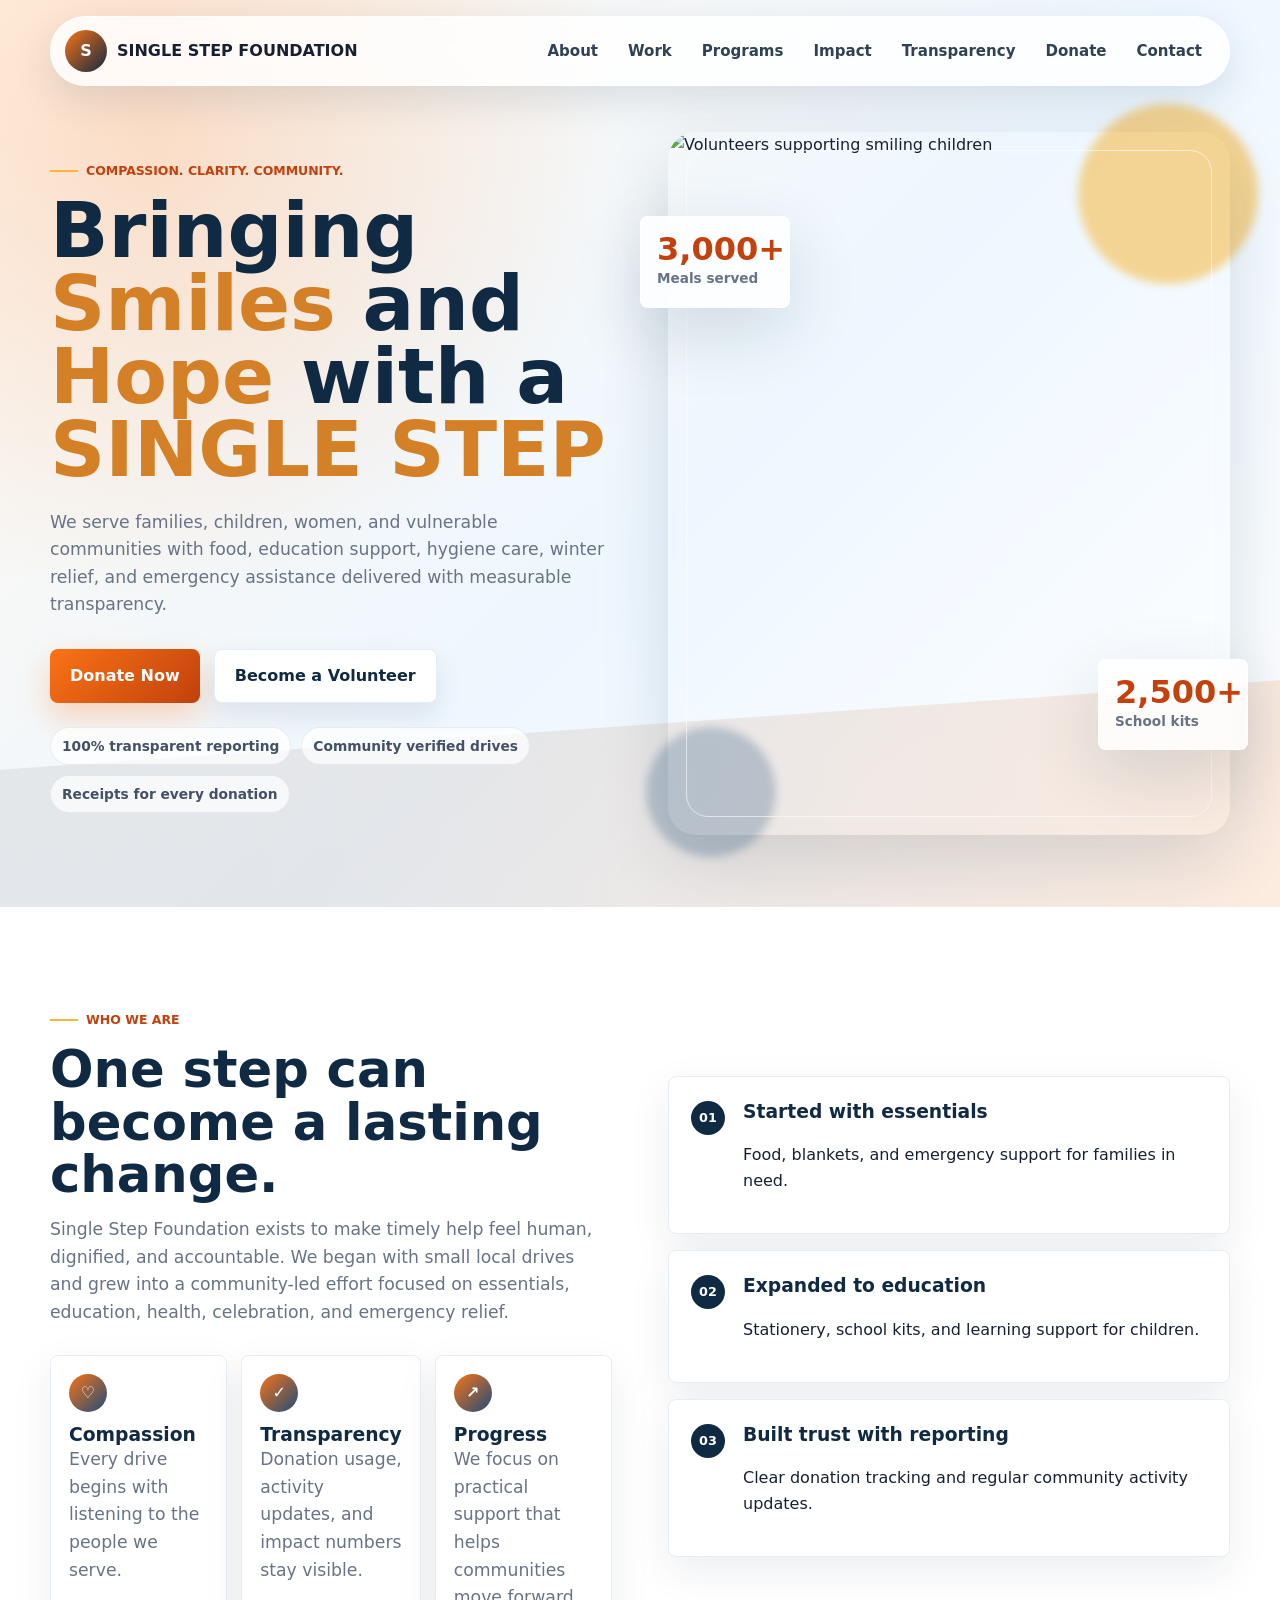
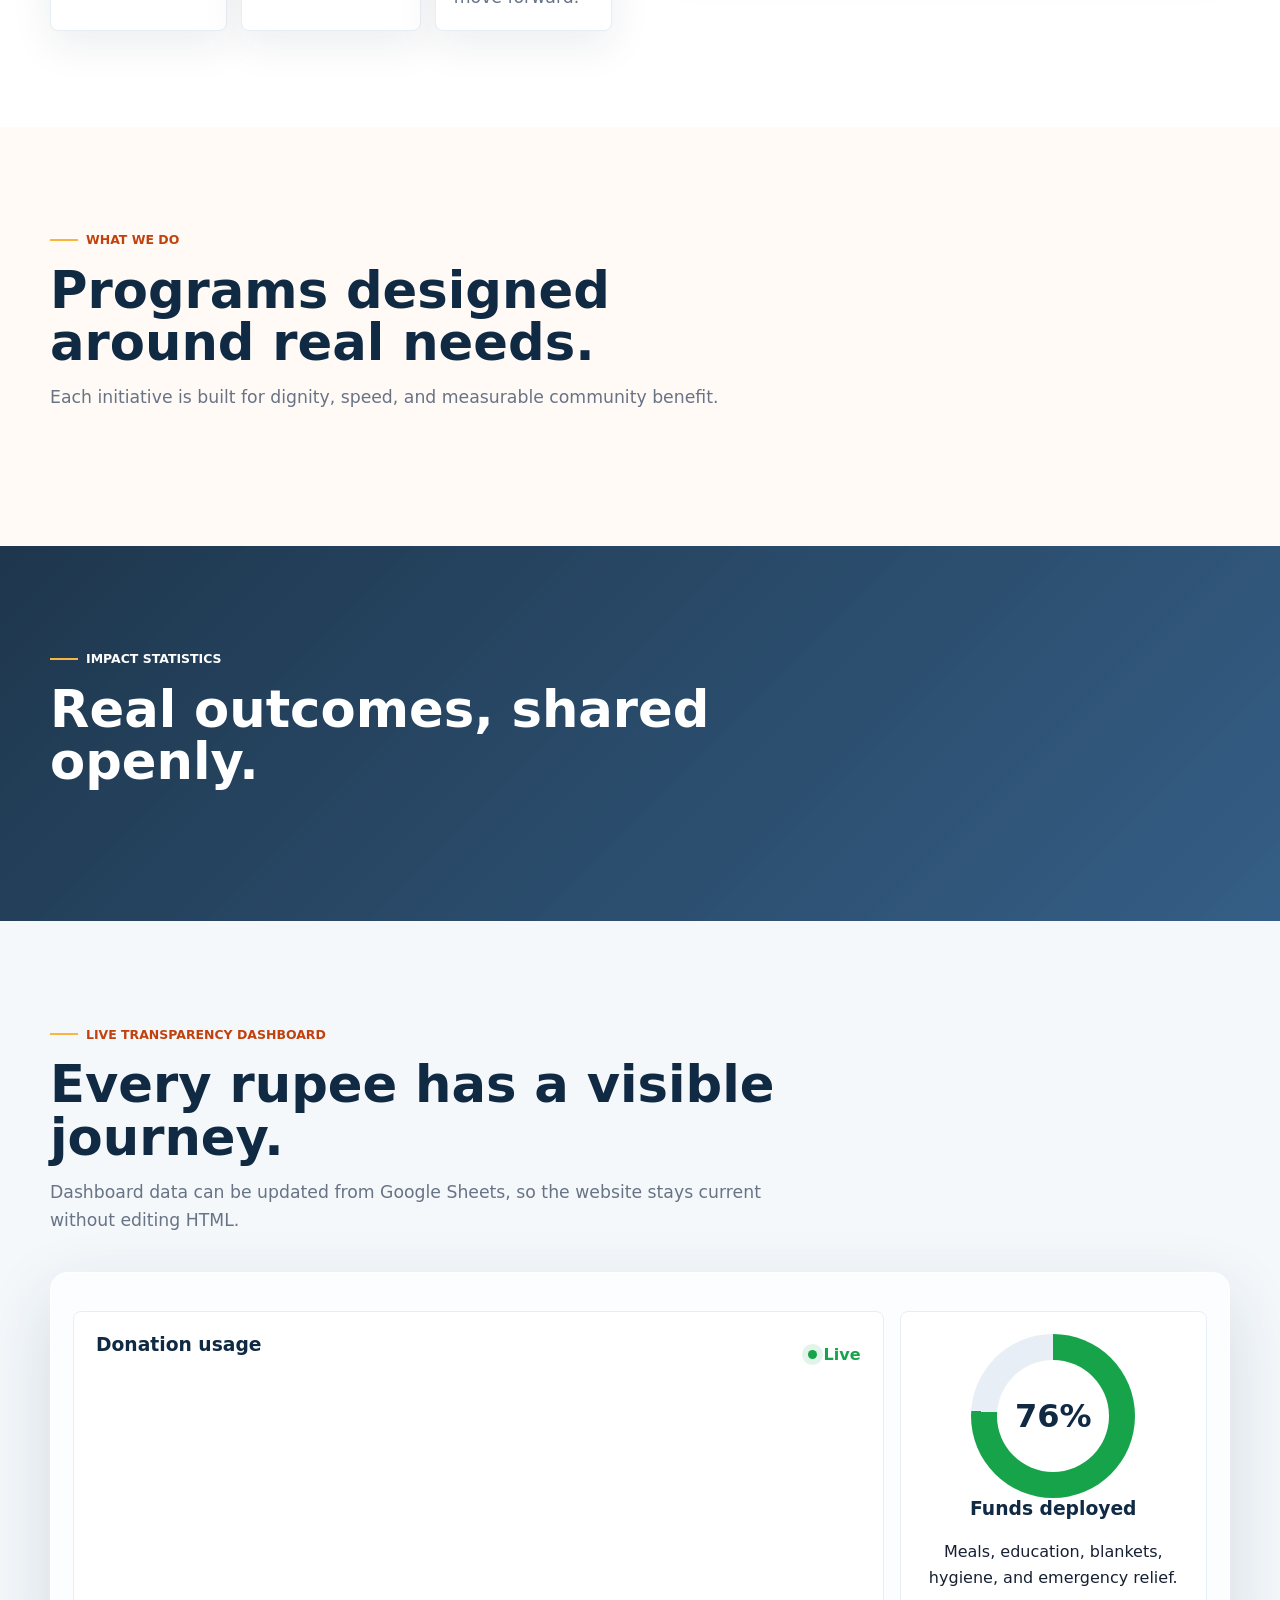
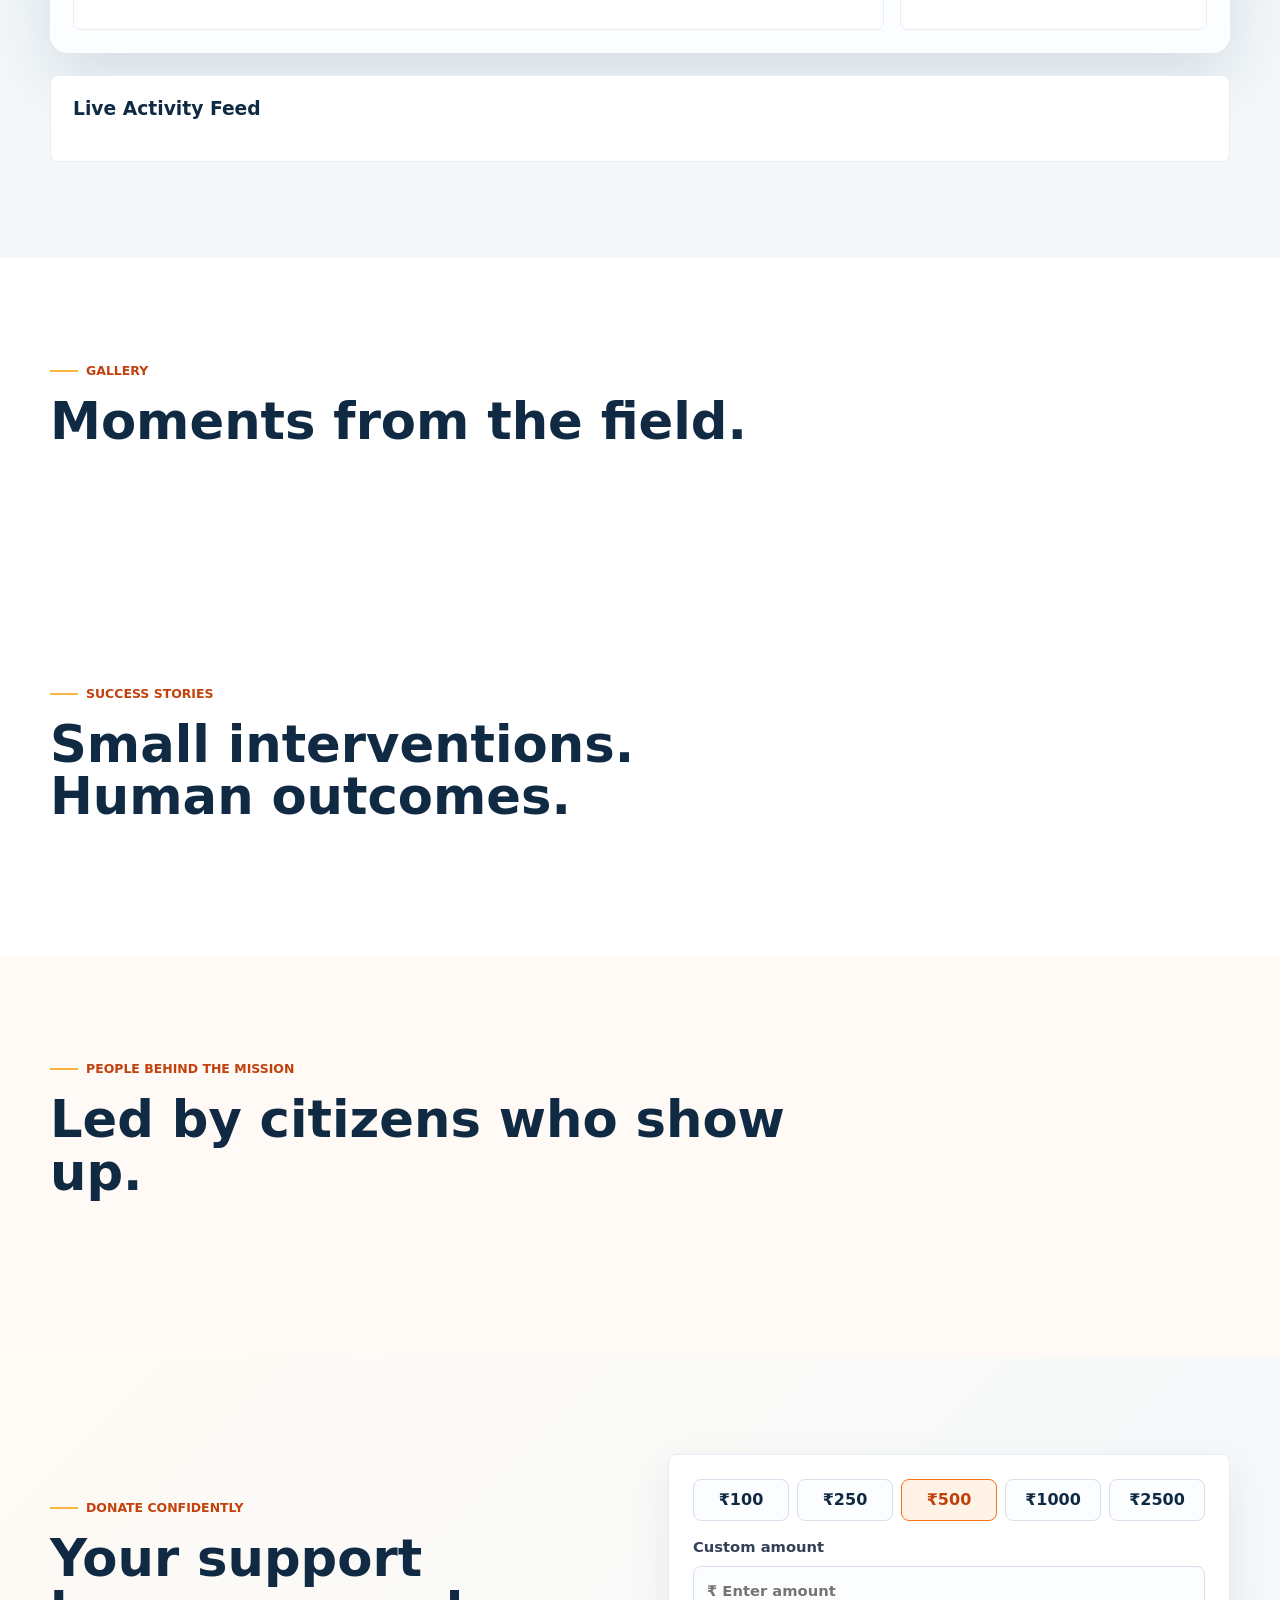
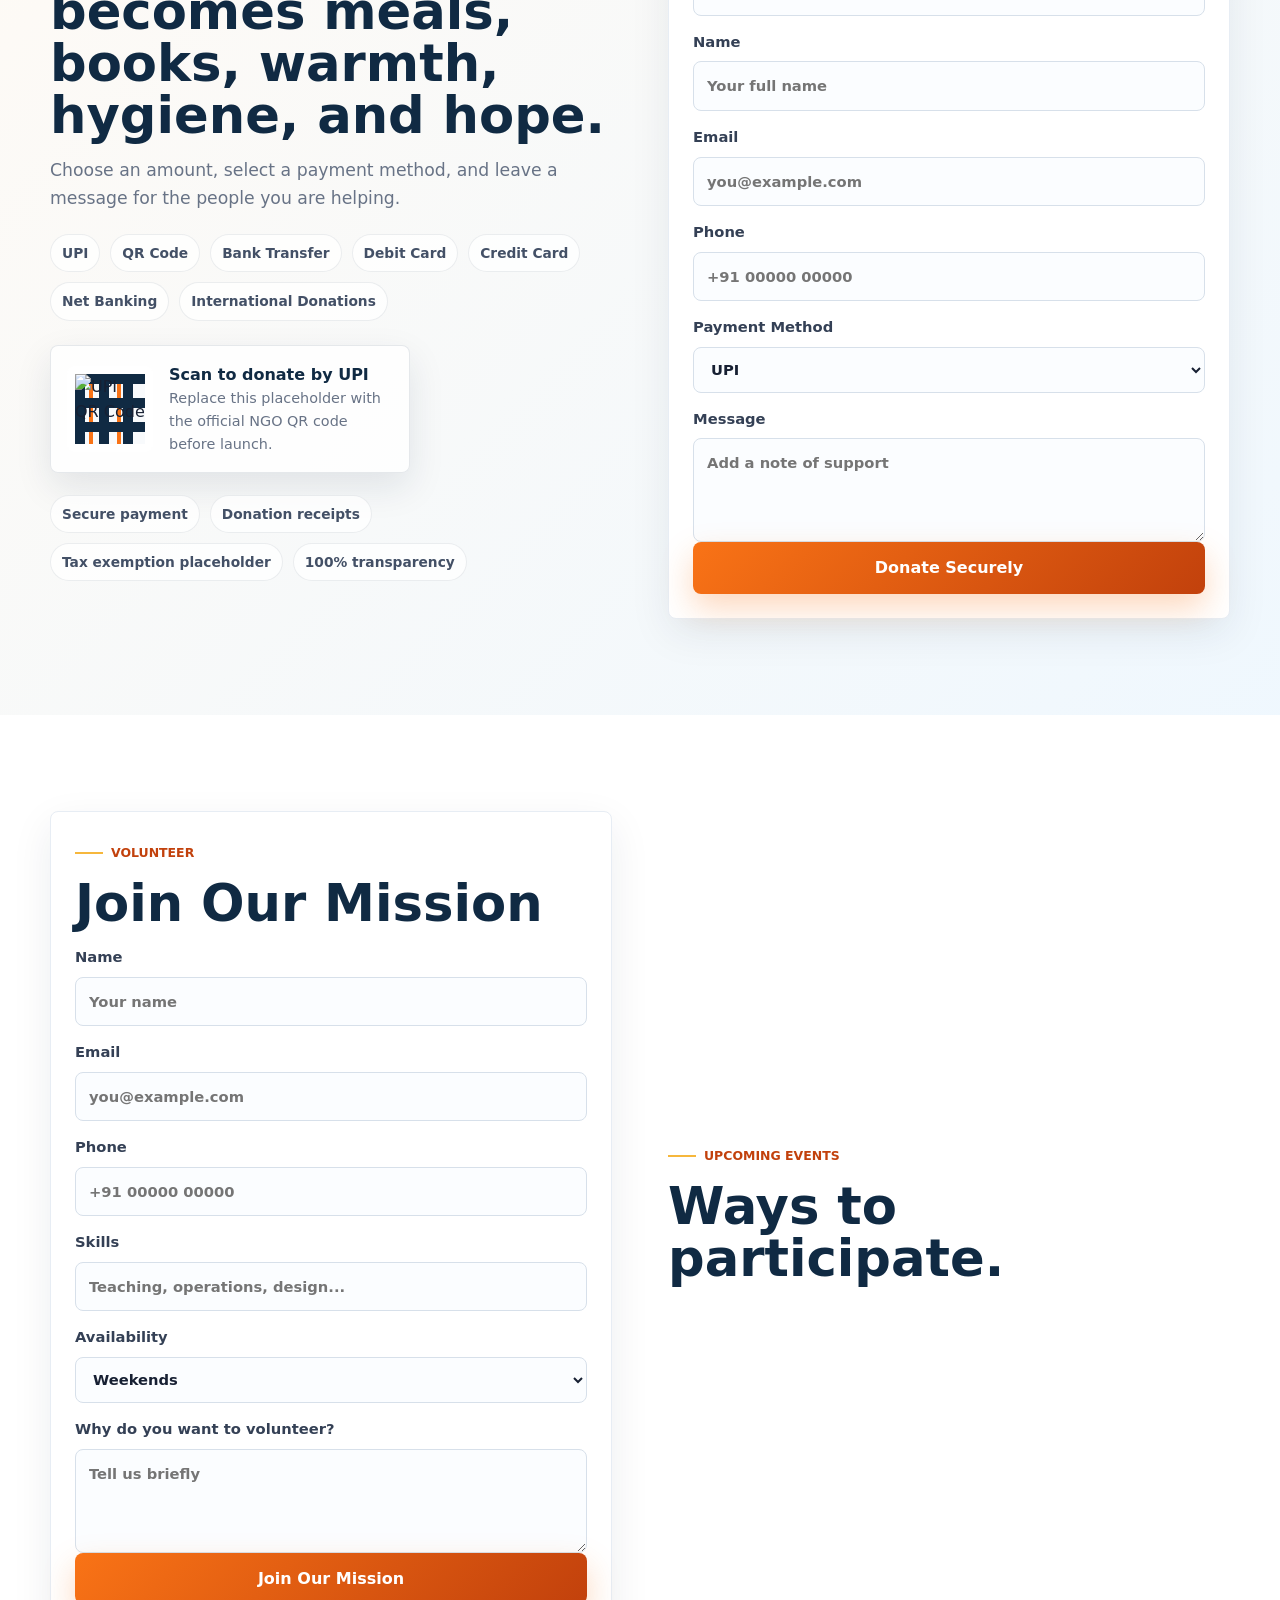
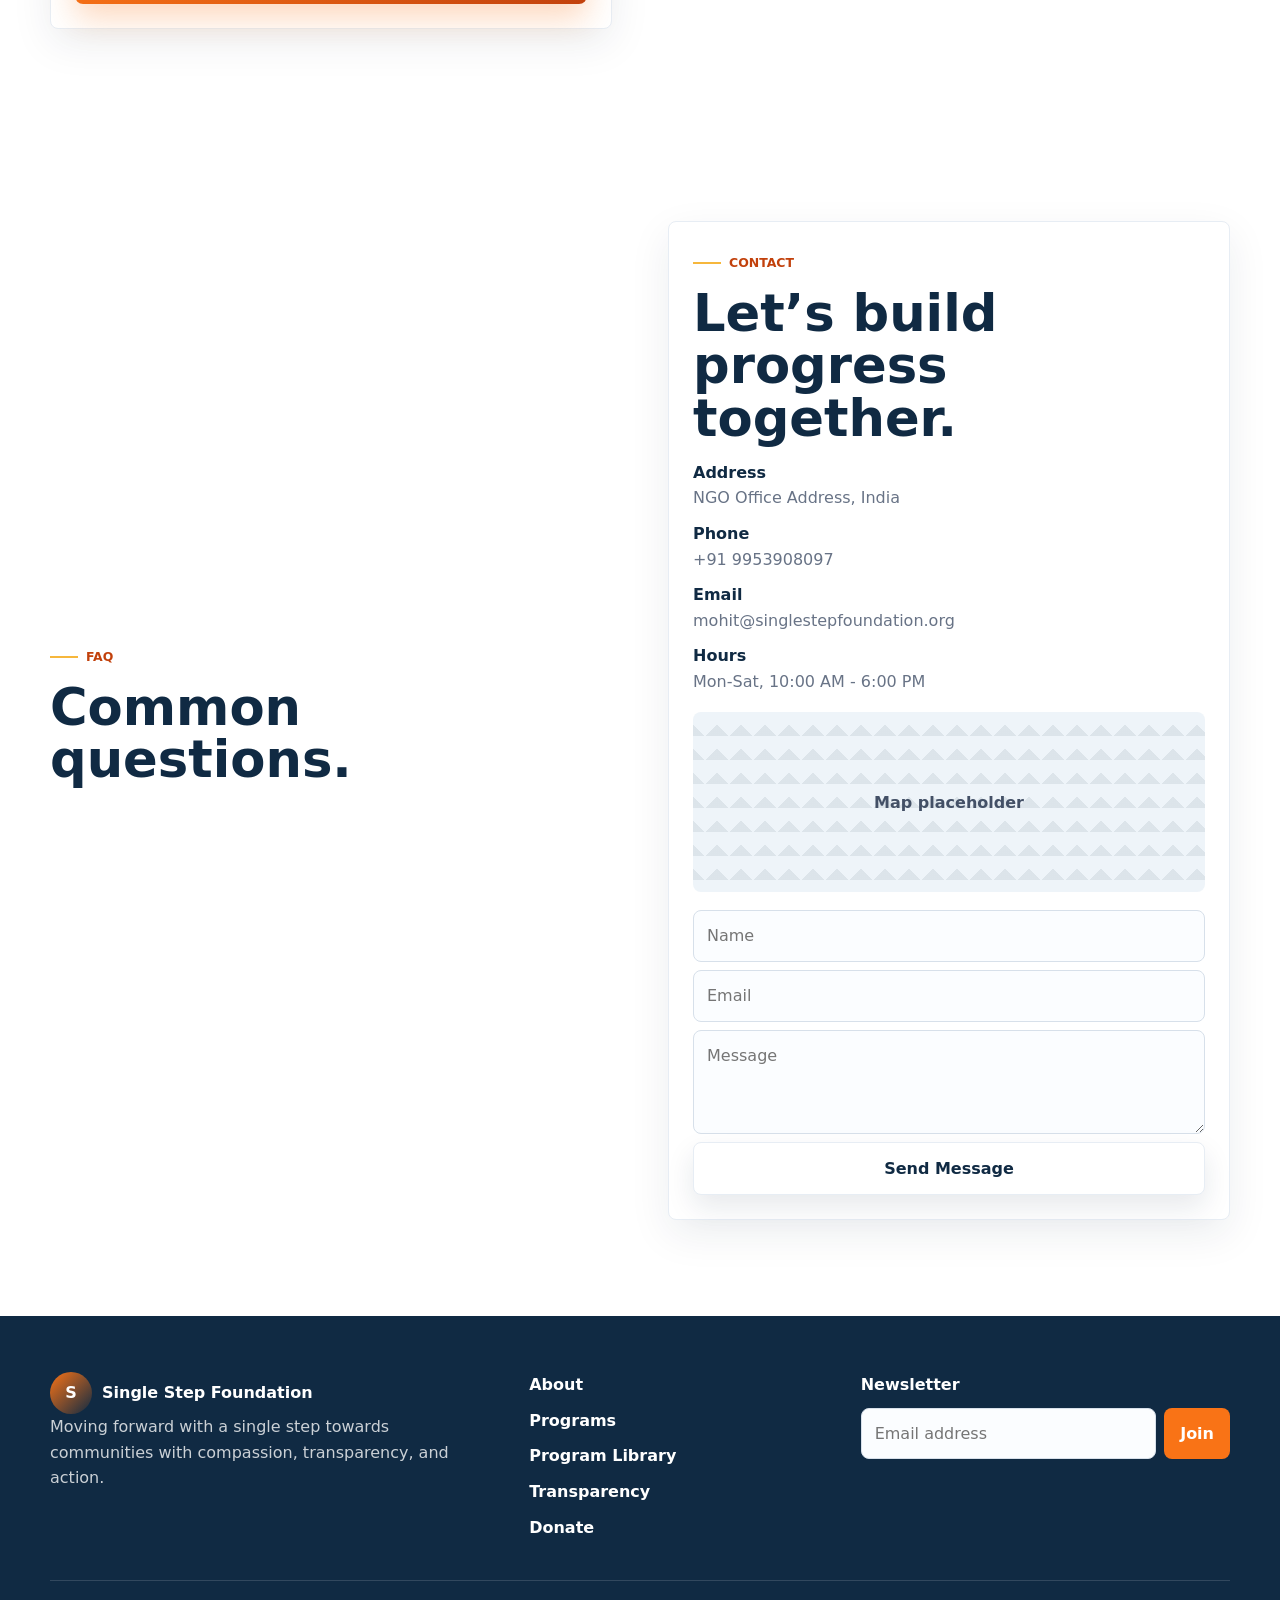
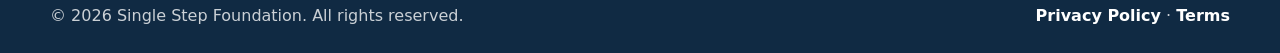
==== commit e4482765: "added qr code to the website for payments" ====
--- a/index.html
+++ b/index.html
@@ -232,7 +232,7 @@
               <span>UPI</span><span>QR Code</span><span>Bank Transfer</span><span>Debit Card</span><span>Credit Card</span><span>Net Banking</span><span>International Donations</span>
             </div>
             <div class="qr-panel" aria-label="UPI QR code placeholder">
-              <div class="qr-code" aria-hidden="true"></div>
+              <img class="qr-code" src="https://singlestep-foundation.org/assets/images/qr-code.png" alt="UPI QR Code" />
               <div>
                 <strong>Scan to donate by UPI</strong>
                 <span>Replace this placeholder with the official NGO QR code before launch.</span>
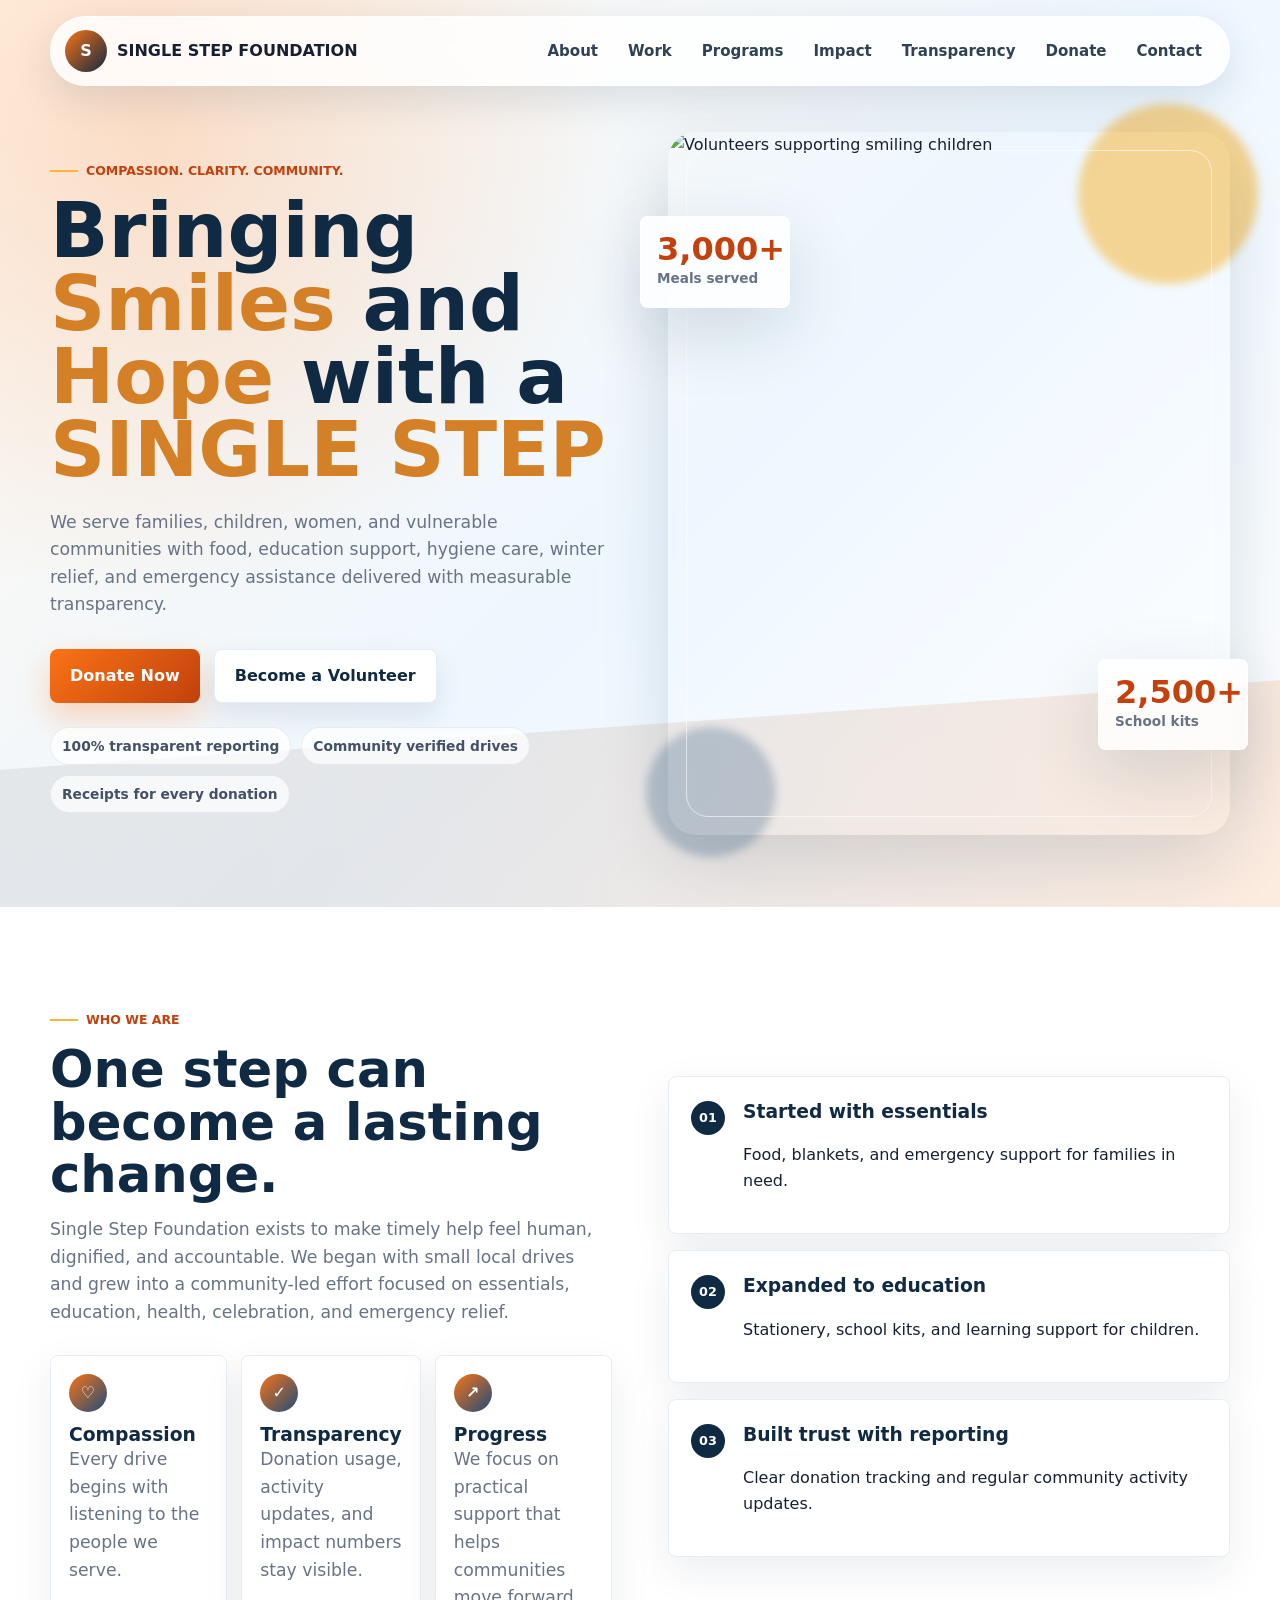
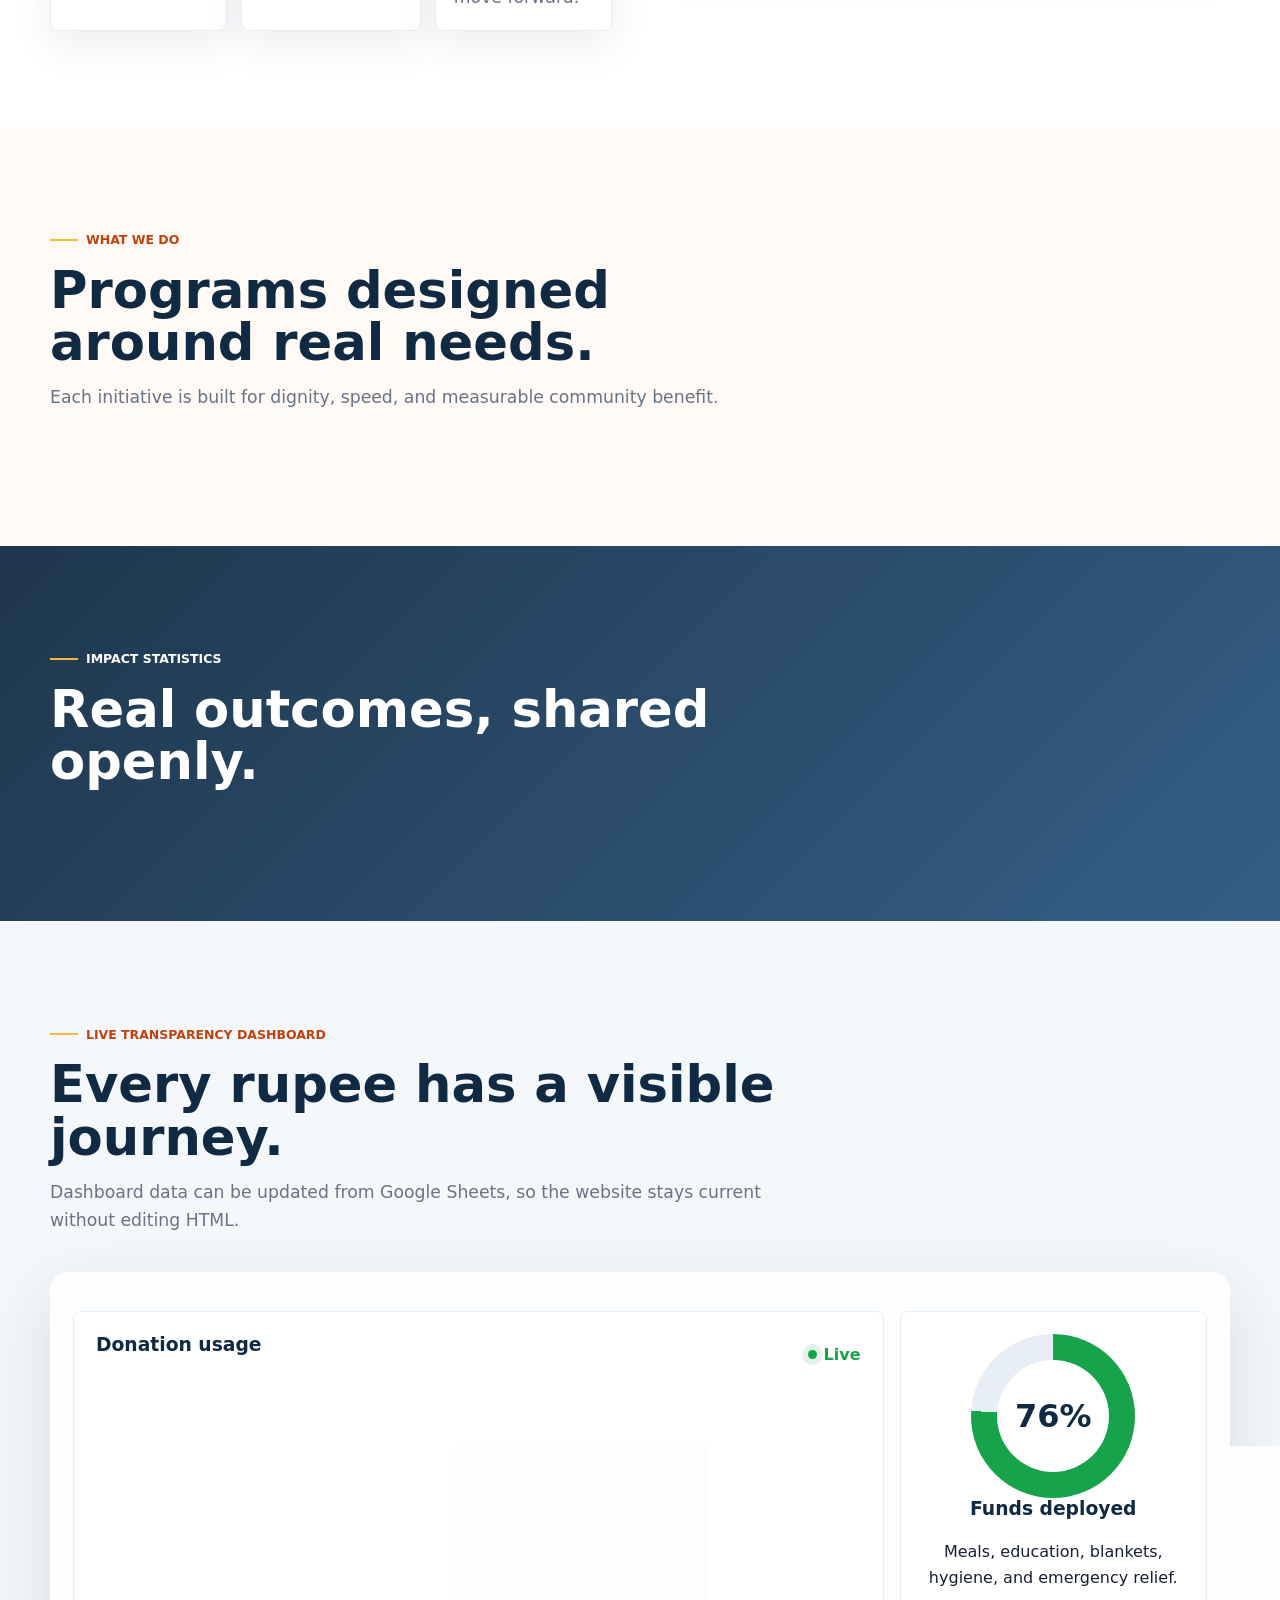
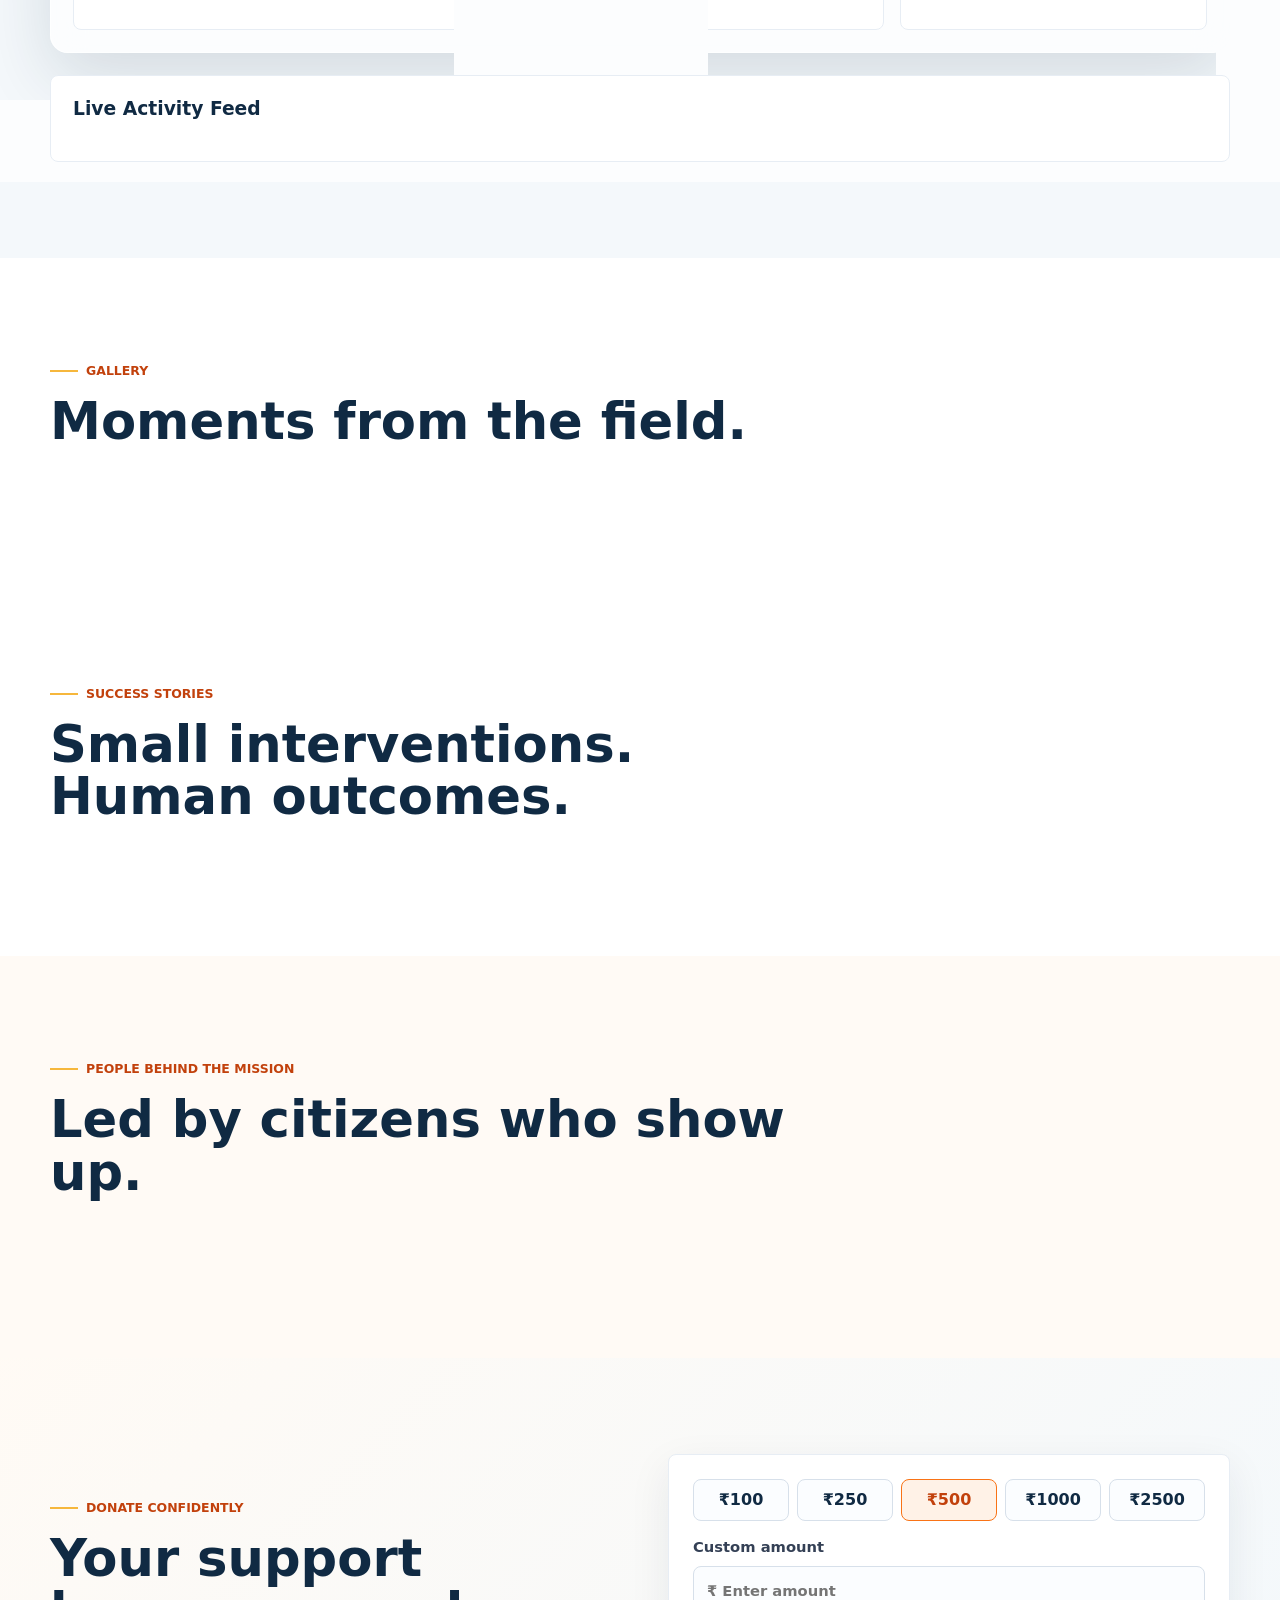
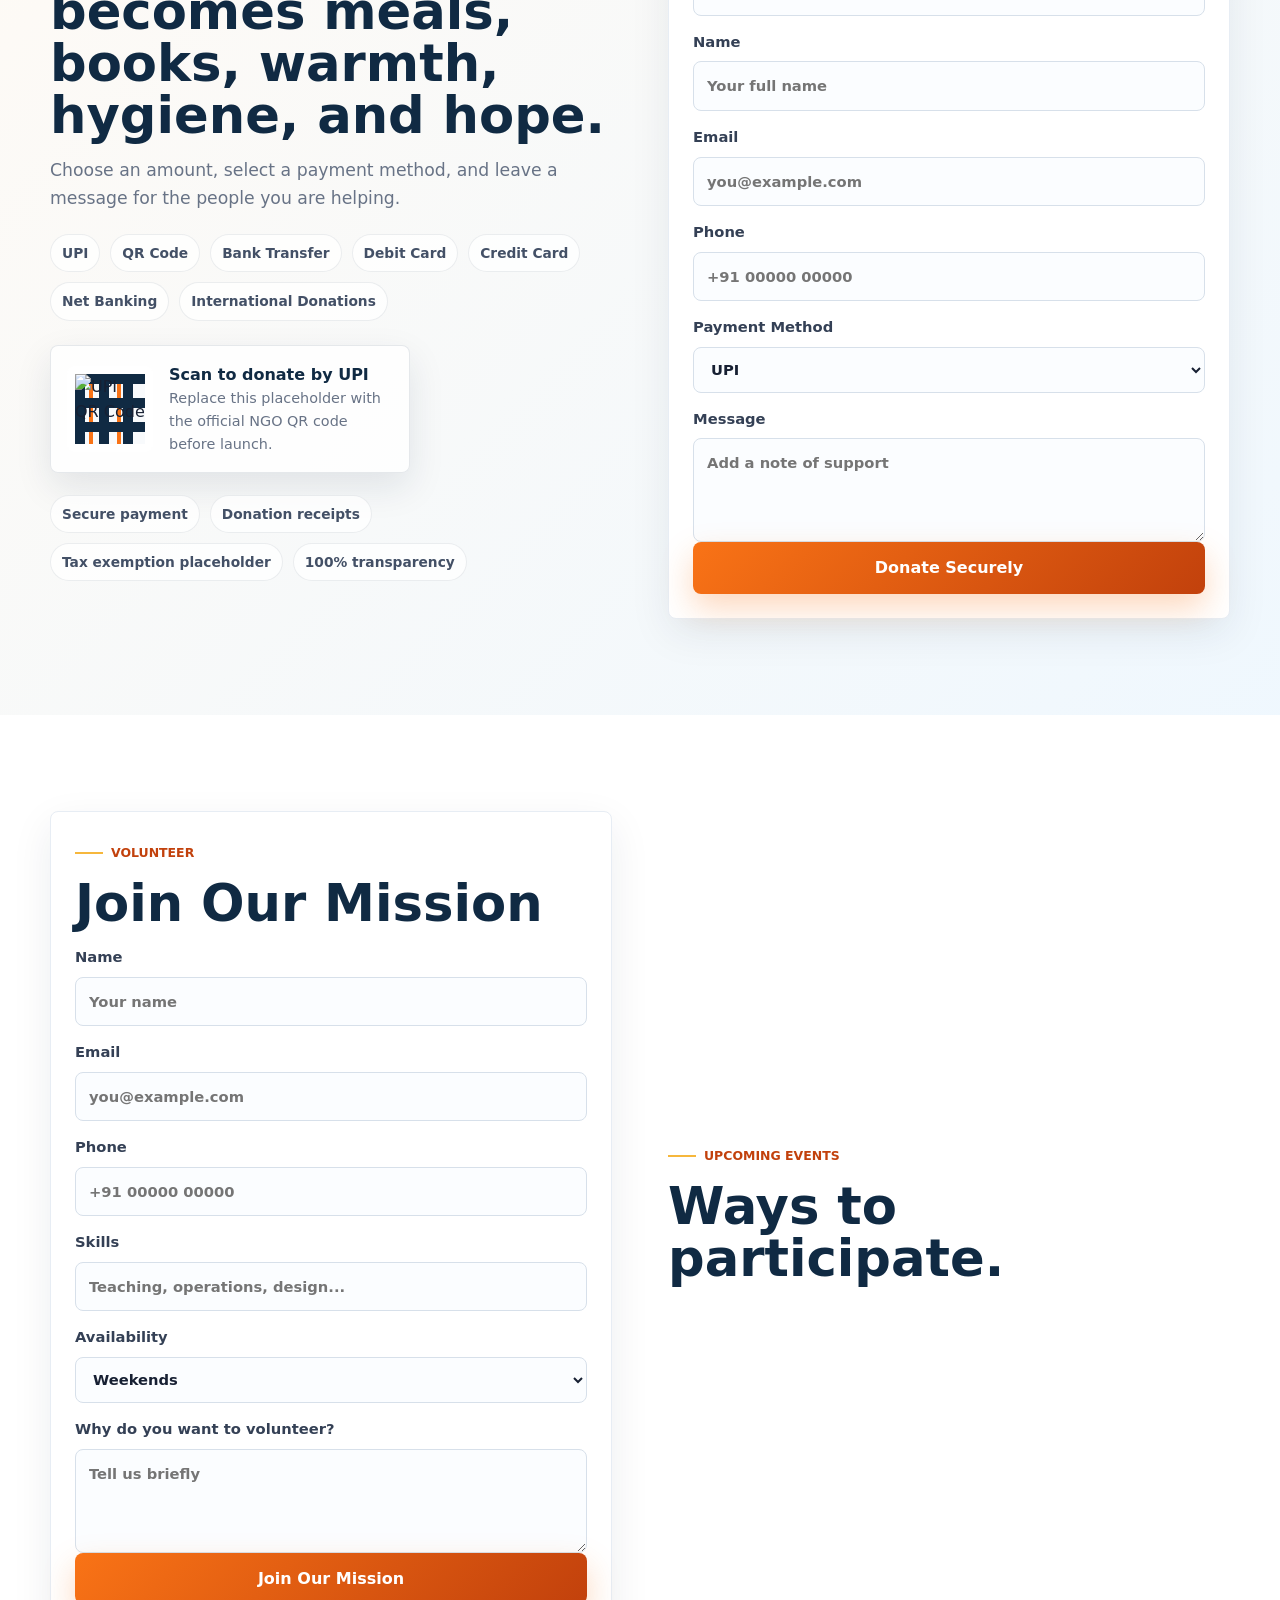
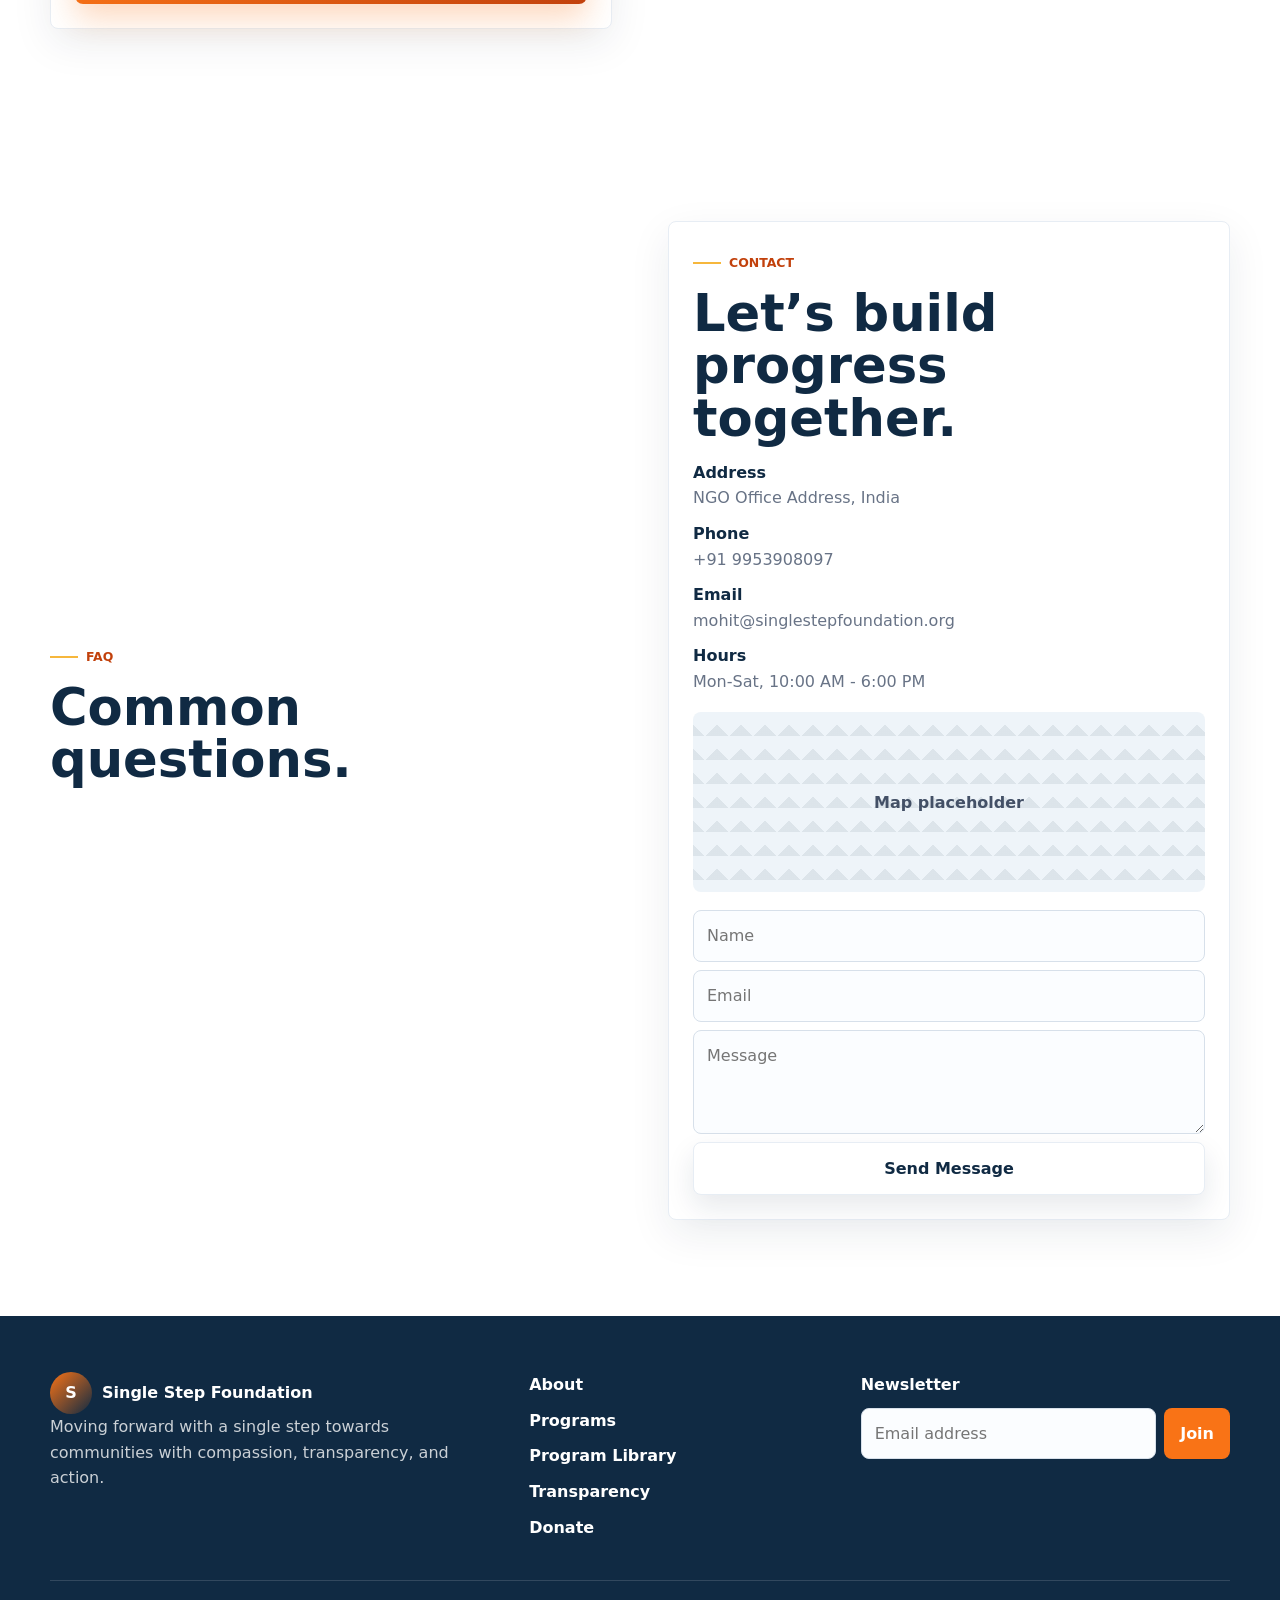
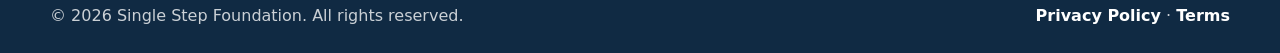
==== commit 7d0e6cdc: "commit" ====
--- a/index.html
+++ b/index.html
@@ -232,7 +232,8 @@
               <span>UPI</span><span>QR Code</span><span>Bank Transfer</span><span>Debit Card</span><span>Credit Card</span><span>Net Banking</span><span>International Donations</span>
             </div>
             <div class="qr-panel" aria-label="UPI QR code placeholder">
-              <img class="qr-code" src="https://singlestep-foundation.org/assets/images/qr-code.png" alt="UPI QR Code" />
+              <img class="qr-code" src="https://singlestep-foundation.org/assets/images/qr-code.png" 
+                  alt="UPI QR Code" />
               <div>
                 <strong>Scan to donate by UPI</strong>
                 <span>Replace this placeholder with the official NGO QR code before launch.</span>
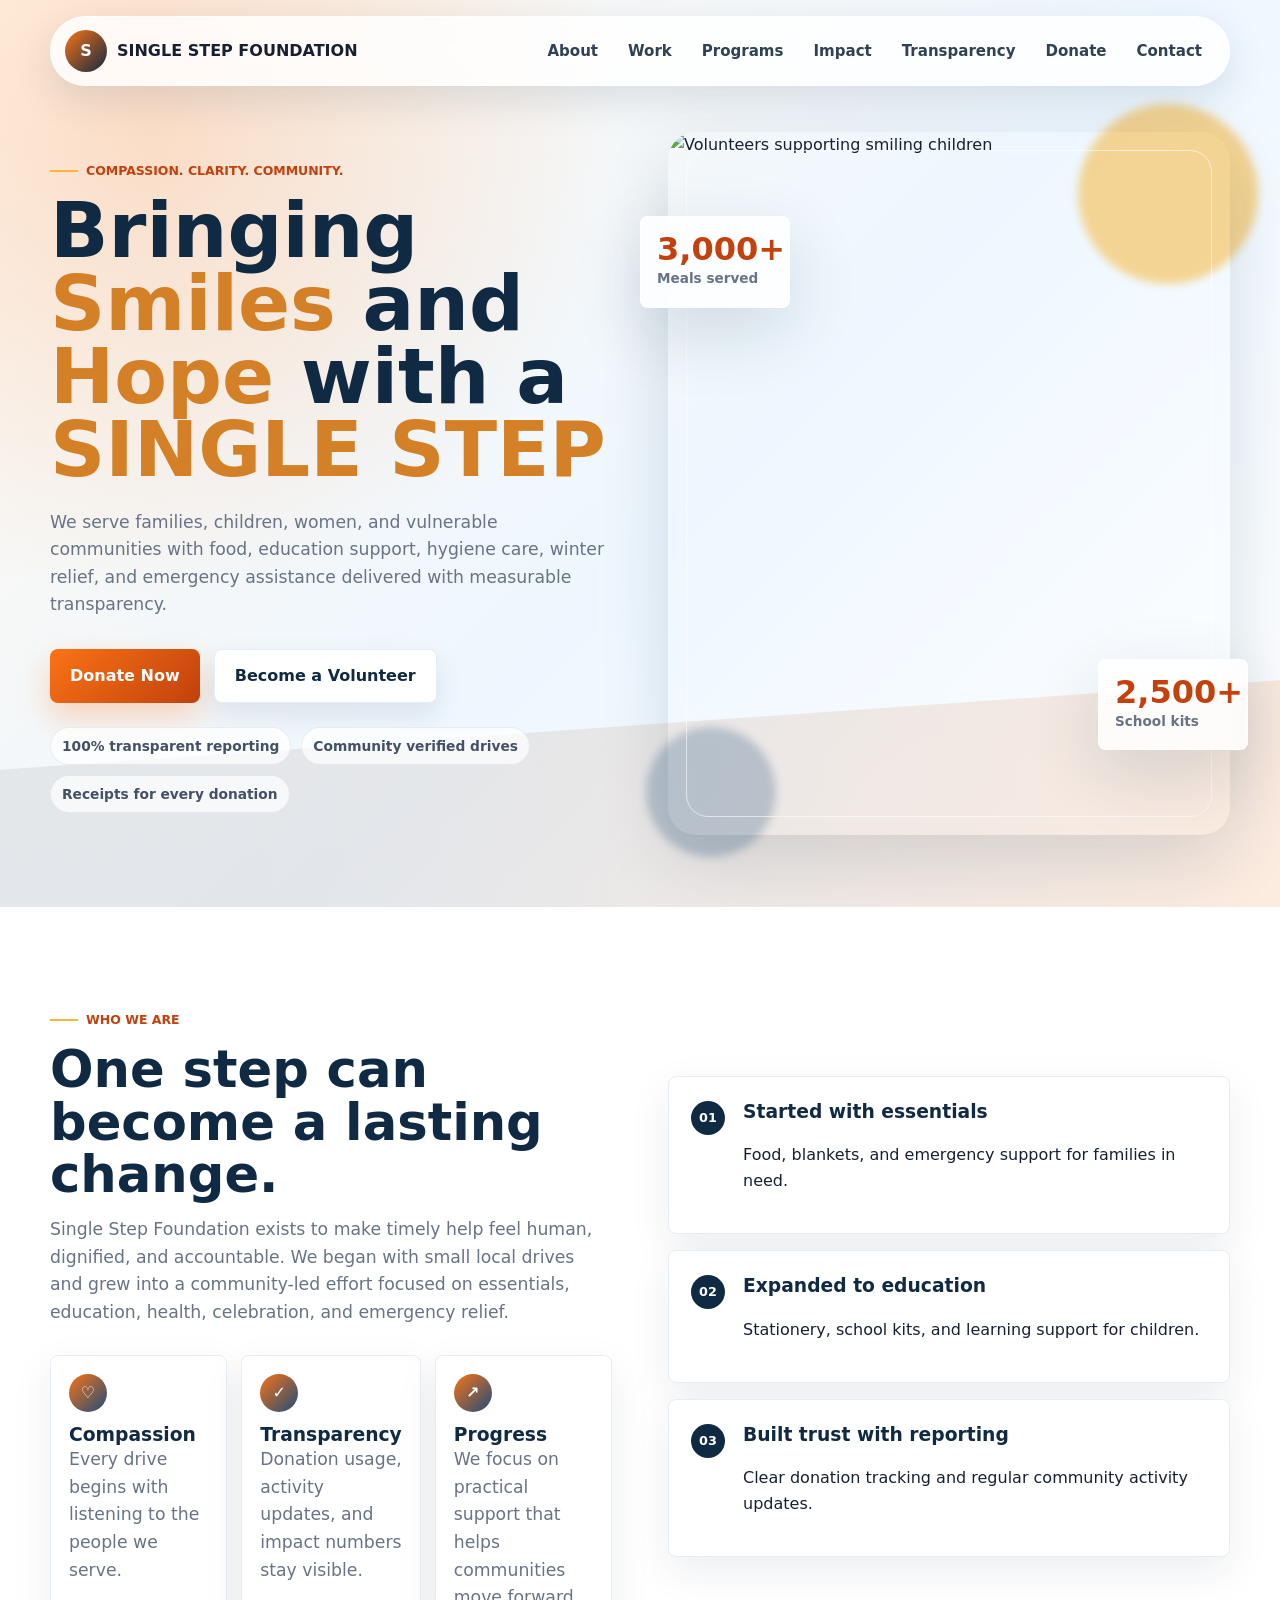
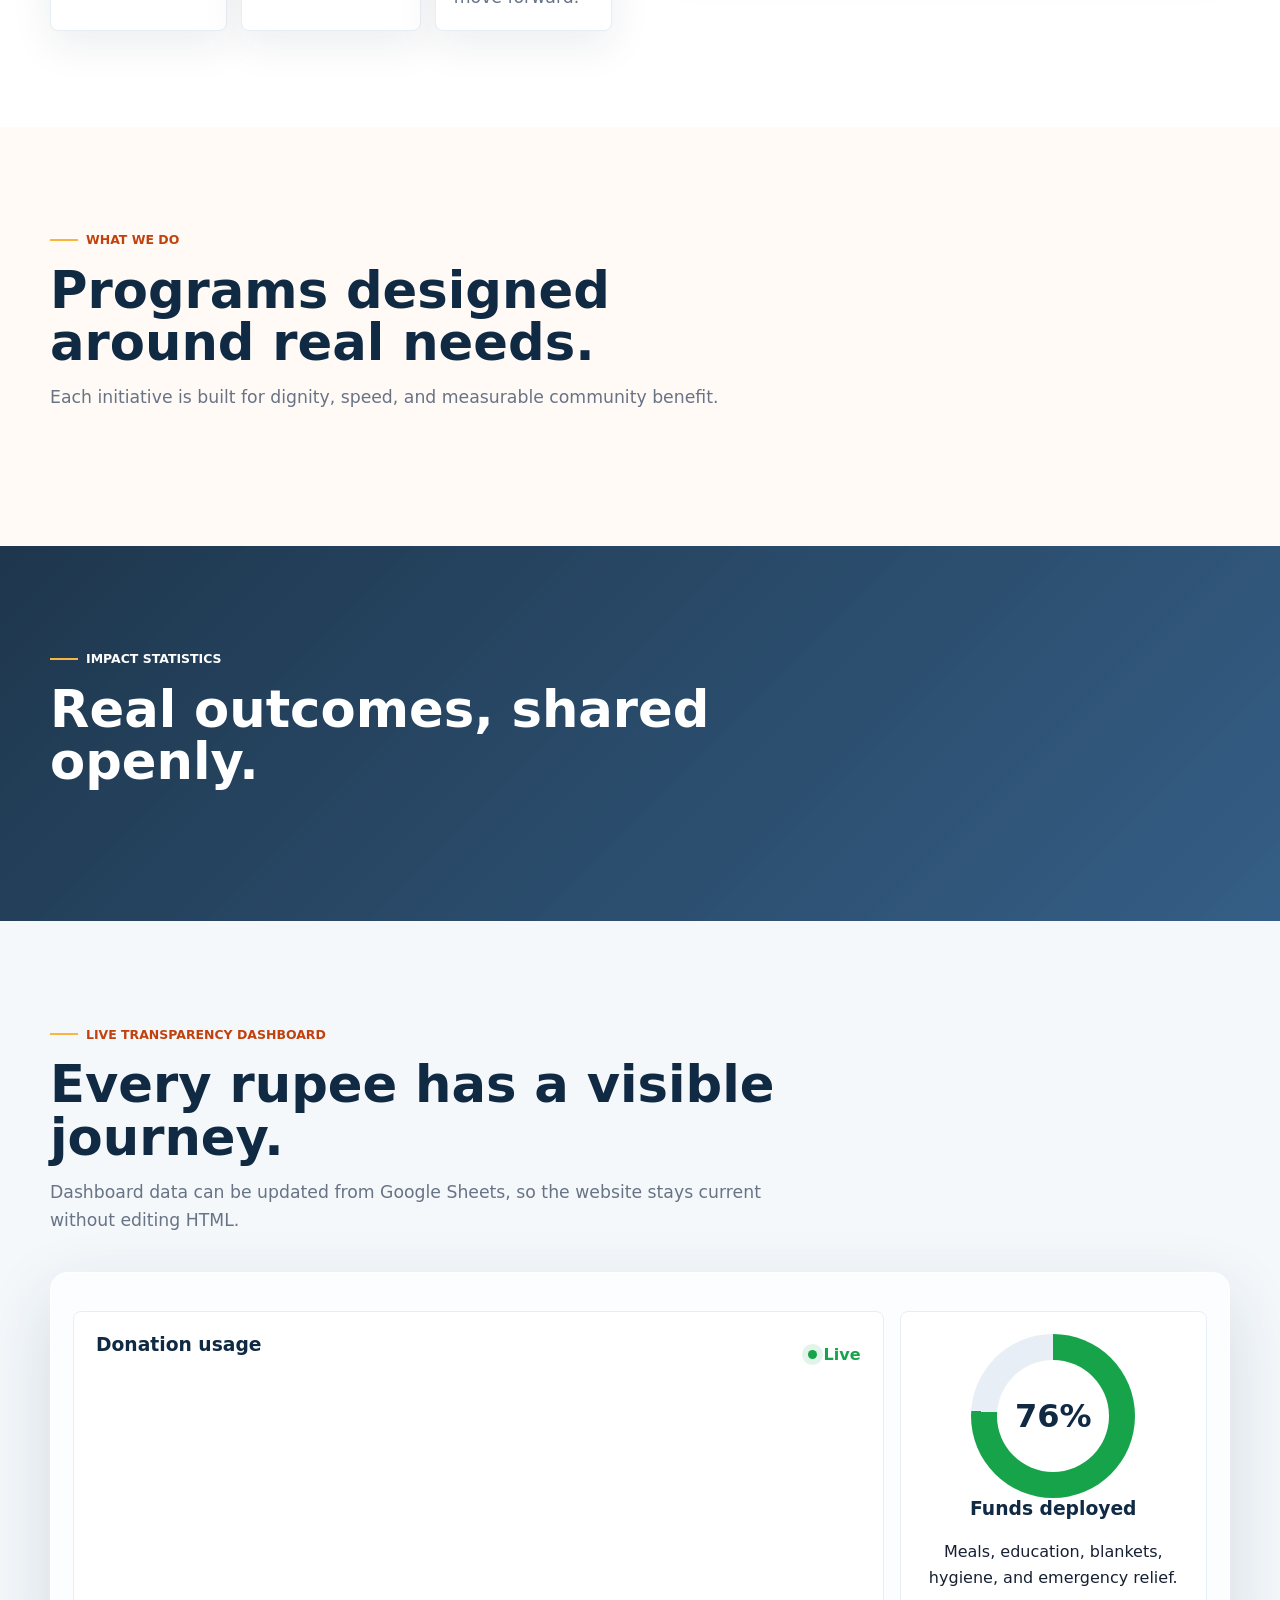
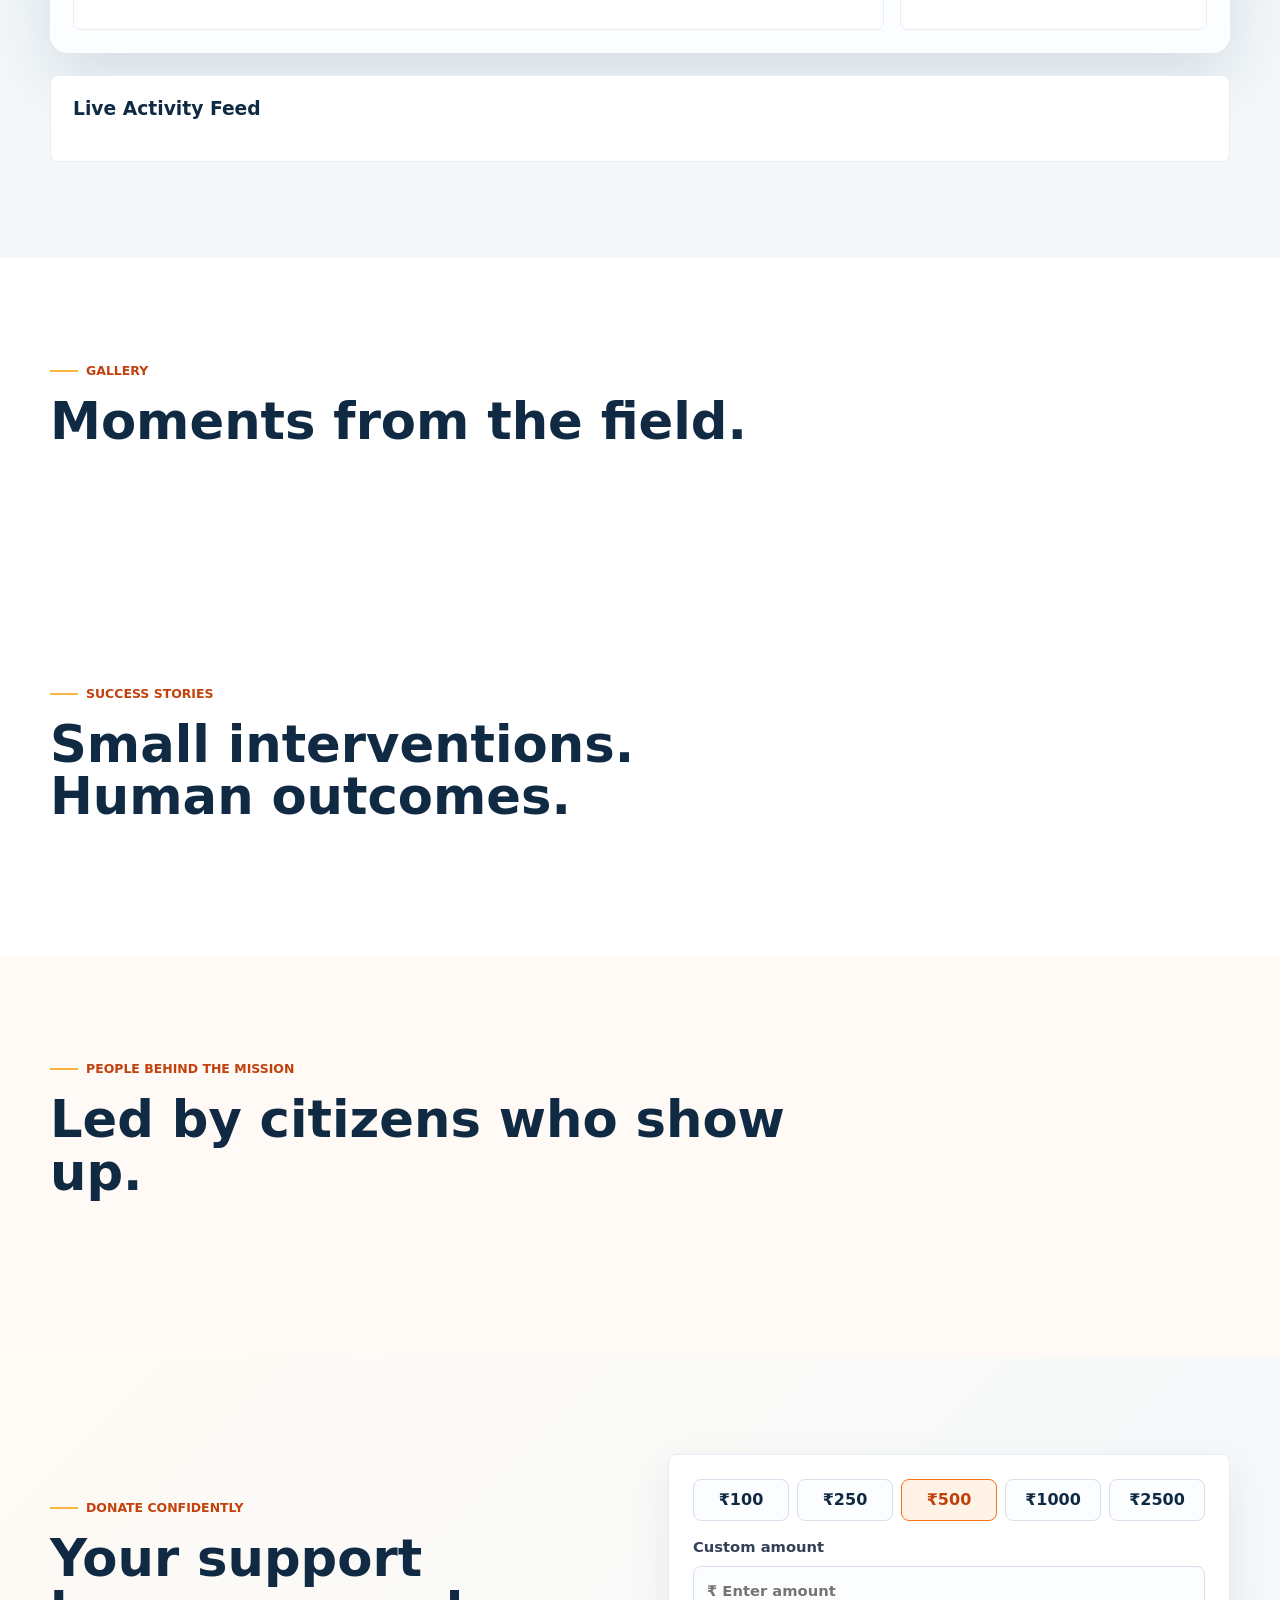
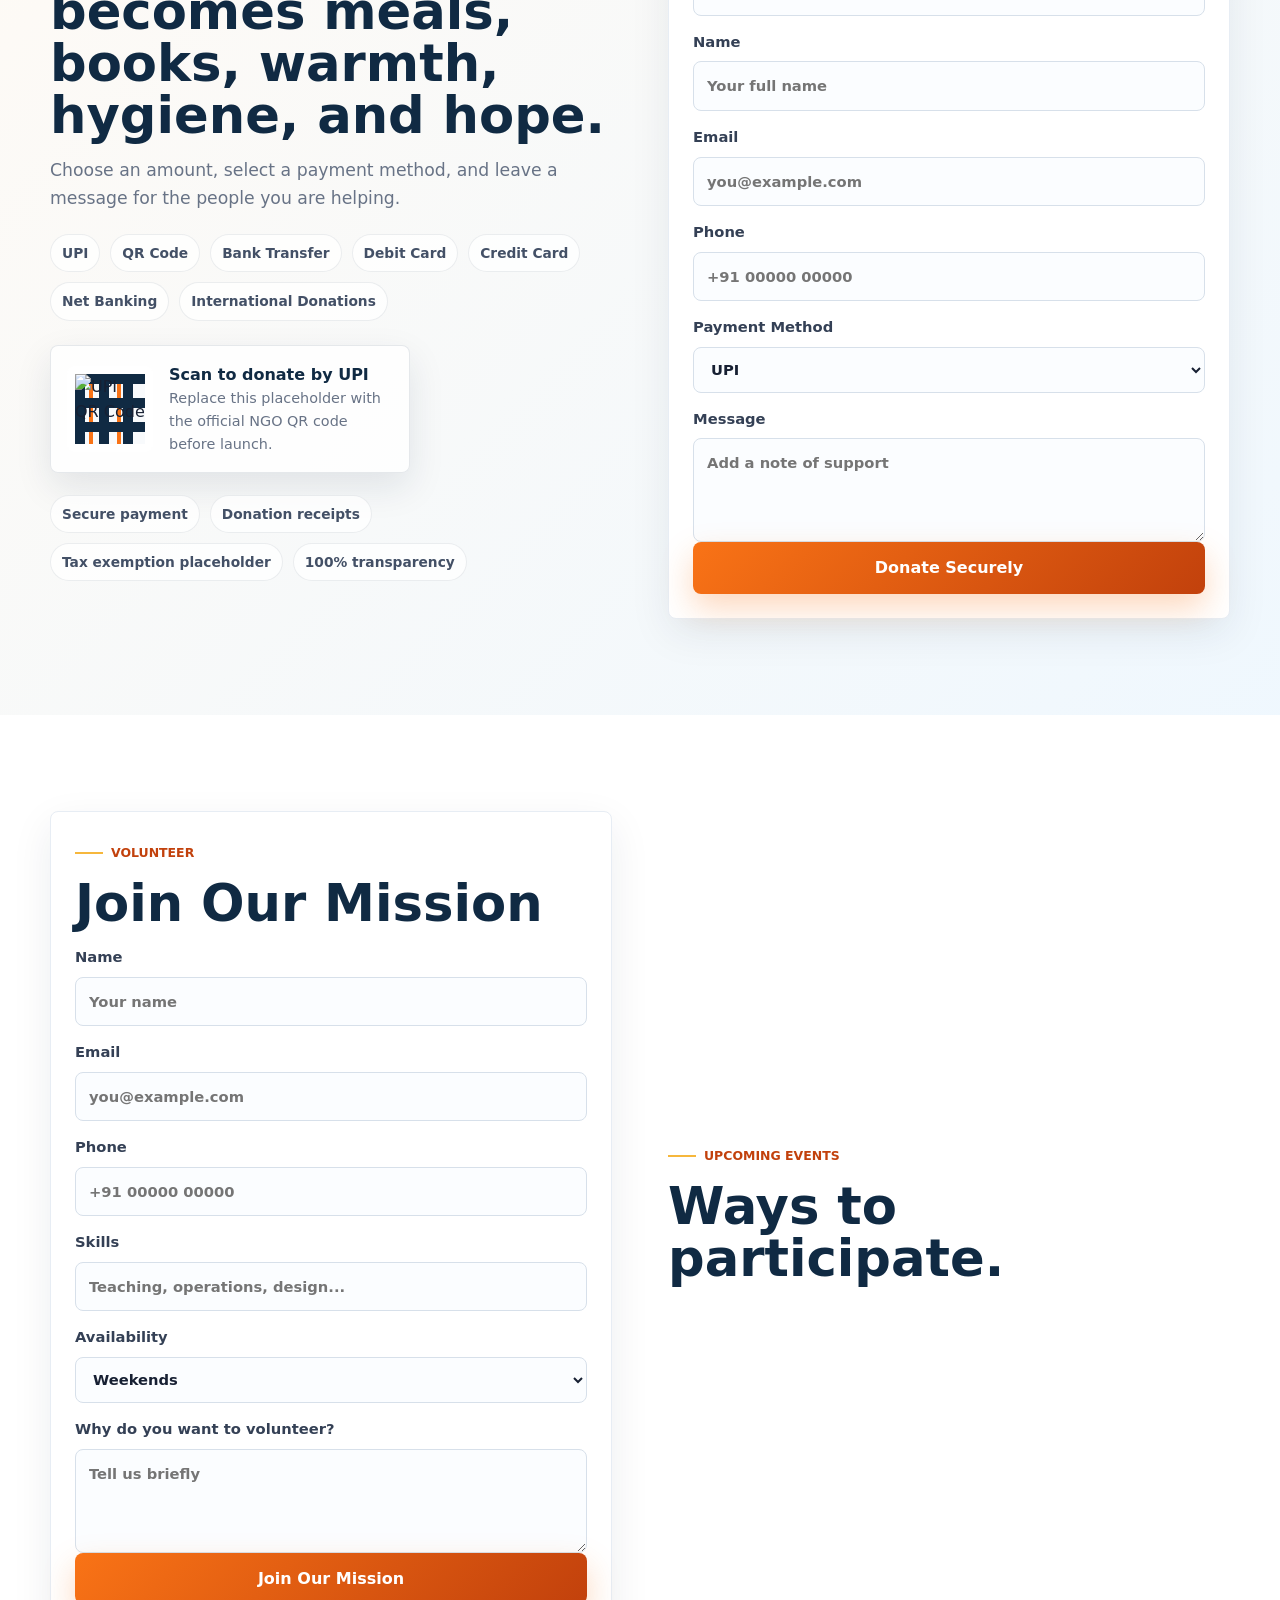
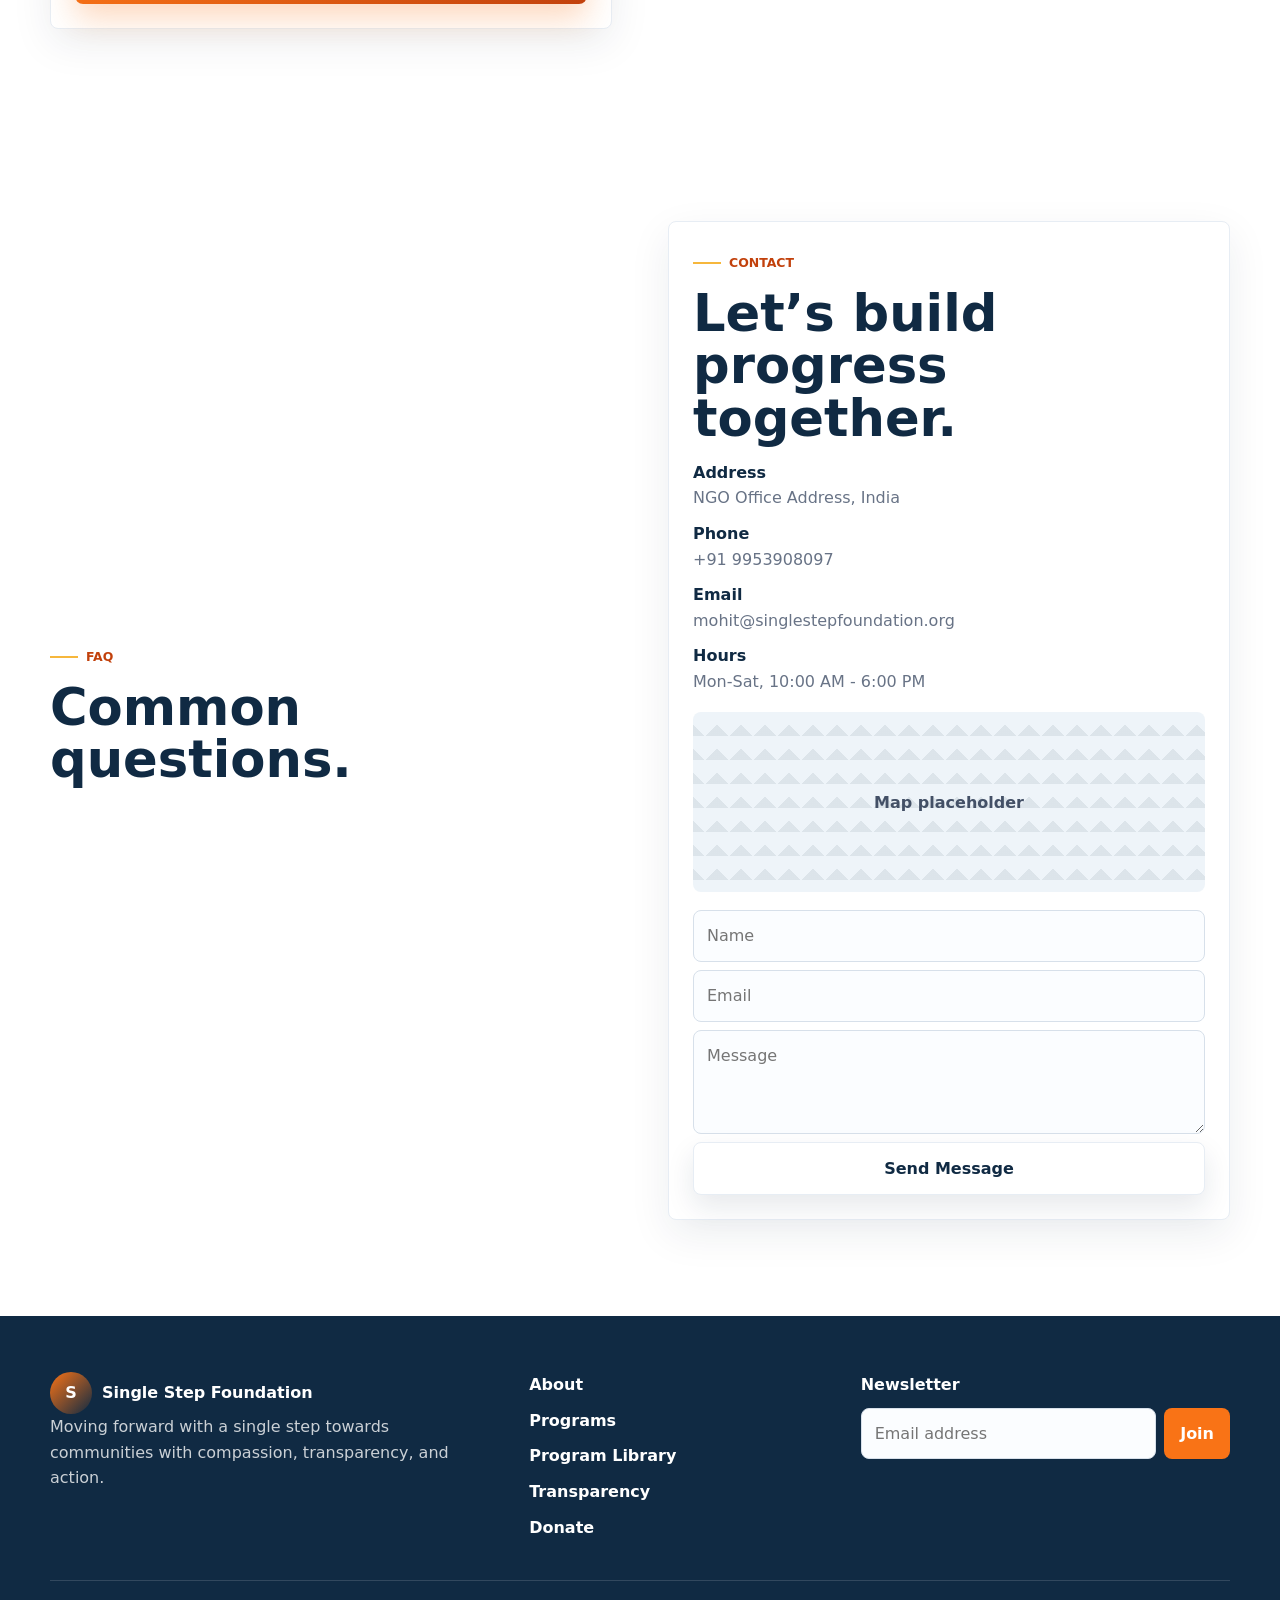
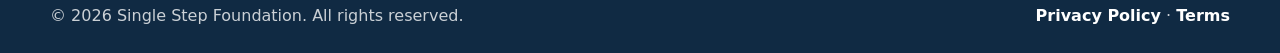
==== commit 296d0748: "Added expand qr functionality" ====
--- a/index.html
+++ b/index.html
@@ -231,7 +231,7 @@
             <div class="payment-list">
               <span>UPI</span><span>QR Code</span><span>Bank Transfer</span><span>Debit Card</span><span>Credit Card</span><span>Net Banking</span><span>International Donations</span>
             </div>
-            <div class="qr-panel" aria-label="UPI QR code placeholder">
+            <div class="qr-panel" aria-label="UPI QR code placeholder" role="button" tabindex="0">
               <img class="qr-code" src="https://singlestep-foundation.org/assets/images/qr-code.png" 
                   alt="UPI QR Code" />
               <div>
@@ -263,6 +263,46 @@
             <label>Message<textarea placeholder="Add a note of support"></textarea></label>
             <button class="btn btn-primary btn-wide" type="submit">Donate Securely</button>
           </form>
+
+          <!-- Expanded QR overlay -->
+          <div id="qr-overlay" aria-hidden="true">
+            <div class="qr-expanded" role="dialog" aria-modal="true" aria-label="Expanded QR code">
+              <button id="qr-close" aria-label="Close QR">×</button>
+              <img id="qr-large" src="https://singlestep-foundation.org/assets/images/qr-code.png" alt="UPI QR Code large" />
+              <div class="qr-caption">
+                <strong>Scan to donate by UPI</strong>
+                <span>Close to return.</span>
+              </div>
+            </div>
+          </div>
+
+          <style>
+            /* Overlay styles for expanded QR */
+            #qr-overlay{position:fixed;inset:0;display:none;align-items:center;justify-content:center;background:rgba(0,0,0,0.6);z-index:9999}
+            #qr-overlay[aria-hidden="false"]{display:flex}
+            .qr-expanded{background:#fff;padding:20px;border-radius:8px;max-width:90vw;max-height:90vh;display:flex;flex-direction:column;align-items:center;gap:12px;position:relative}
+            .qr-expanded img{width:320px;height:320px;object-fit:contain;max-width:80vw;max-height:80vh}
+            #qr-close{position:absolute;top:8px;right:8px;background:transparent;border:0;font-size:28px;line-height:1;cursor:pointer}
+            @media(max-width:420px){.qr-expanded img{width:260px;height:260px}}
+            .qr-panel{cursor:pointer}
+          </style>
+
+          <script>
+            (function(){
+              var panel=document.querySelector('.qr-panel');
+              var overlay=document.getElementById('qr-overlay');
+              var closeBtn=document.getElementById('qr-close');
+              var qrLarge=document.getElementById('qr-large');
+              if(!panel||!overlay) return;
+              function open(){ overlay.setAttribute('aria-hidden','false'); document.body.style.overflow='hidden'; }
+              function close(){ overlay.setAttribute('aria-hidden','true'); document.body.style.overflow=''; }
+              panel.addEventListener('click',open);
+              panel.addEventListener('keydown',function(e){ if(e.key==='Enter' || e.key===' ') { e.preventDefault(); open(); }});
+              closeBtn.addEventListener('click',close);
+              overlay.addEventListener('click',function(e){ if(e.target===overlay) close(); });
+              document.addEventListener('keydown',function(e){ if(e.key==='Escape') close(); });
+            })();
+          </script>
         </div>
       </section>
 
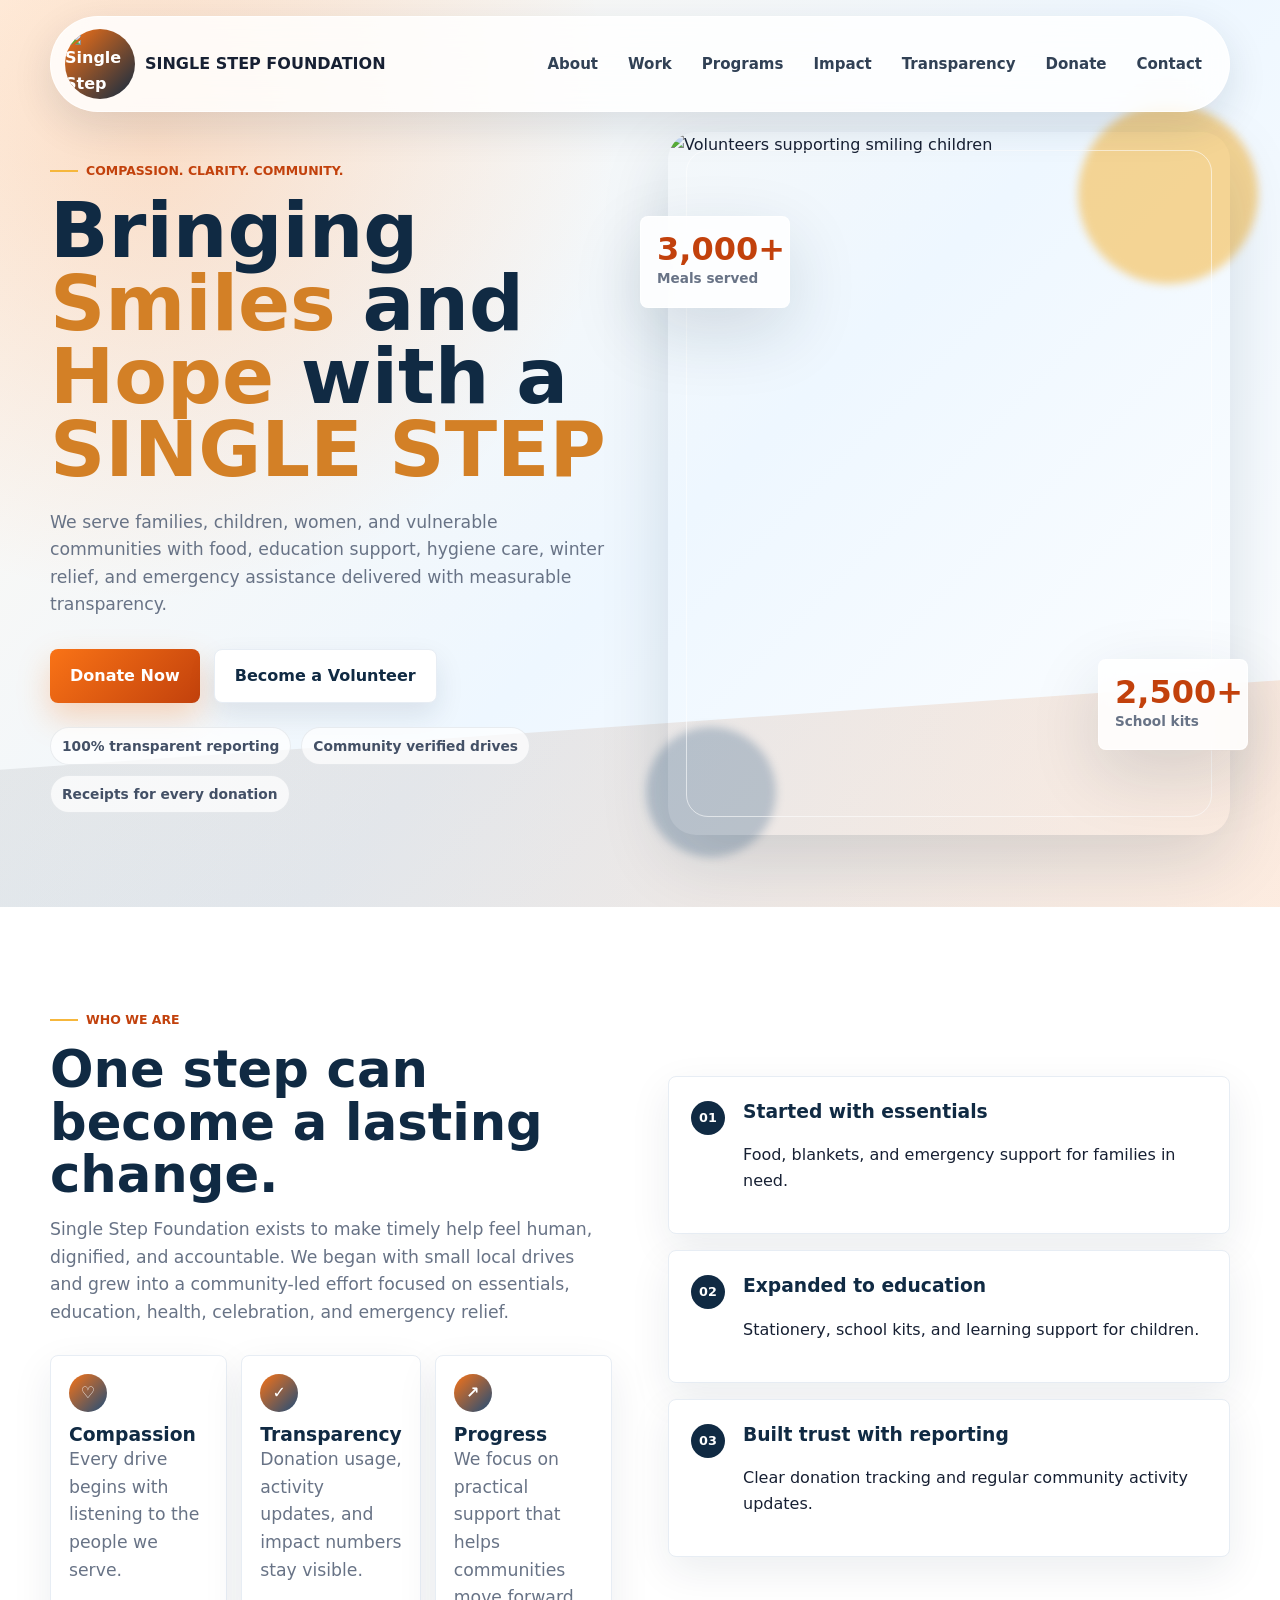
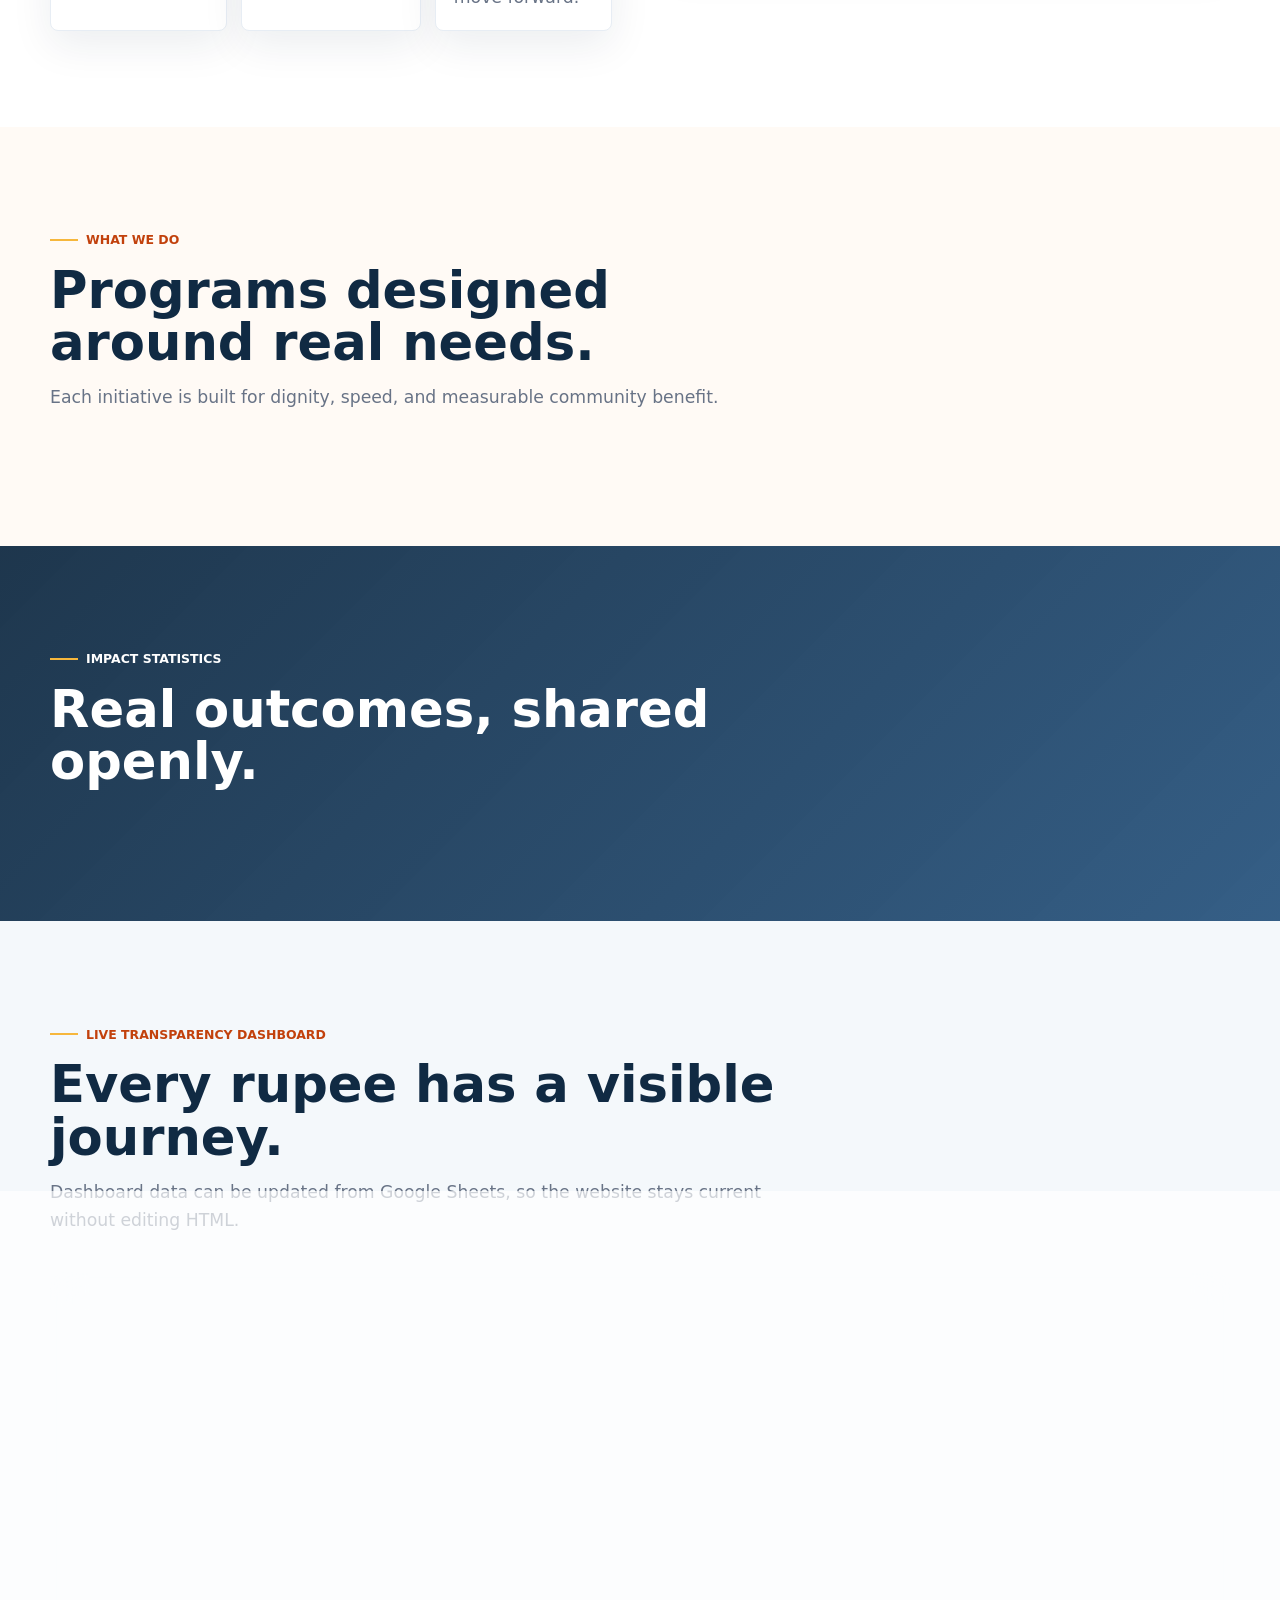
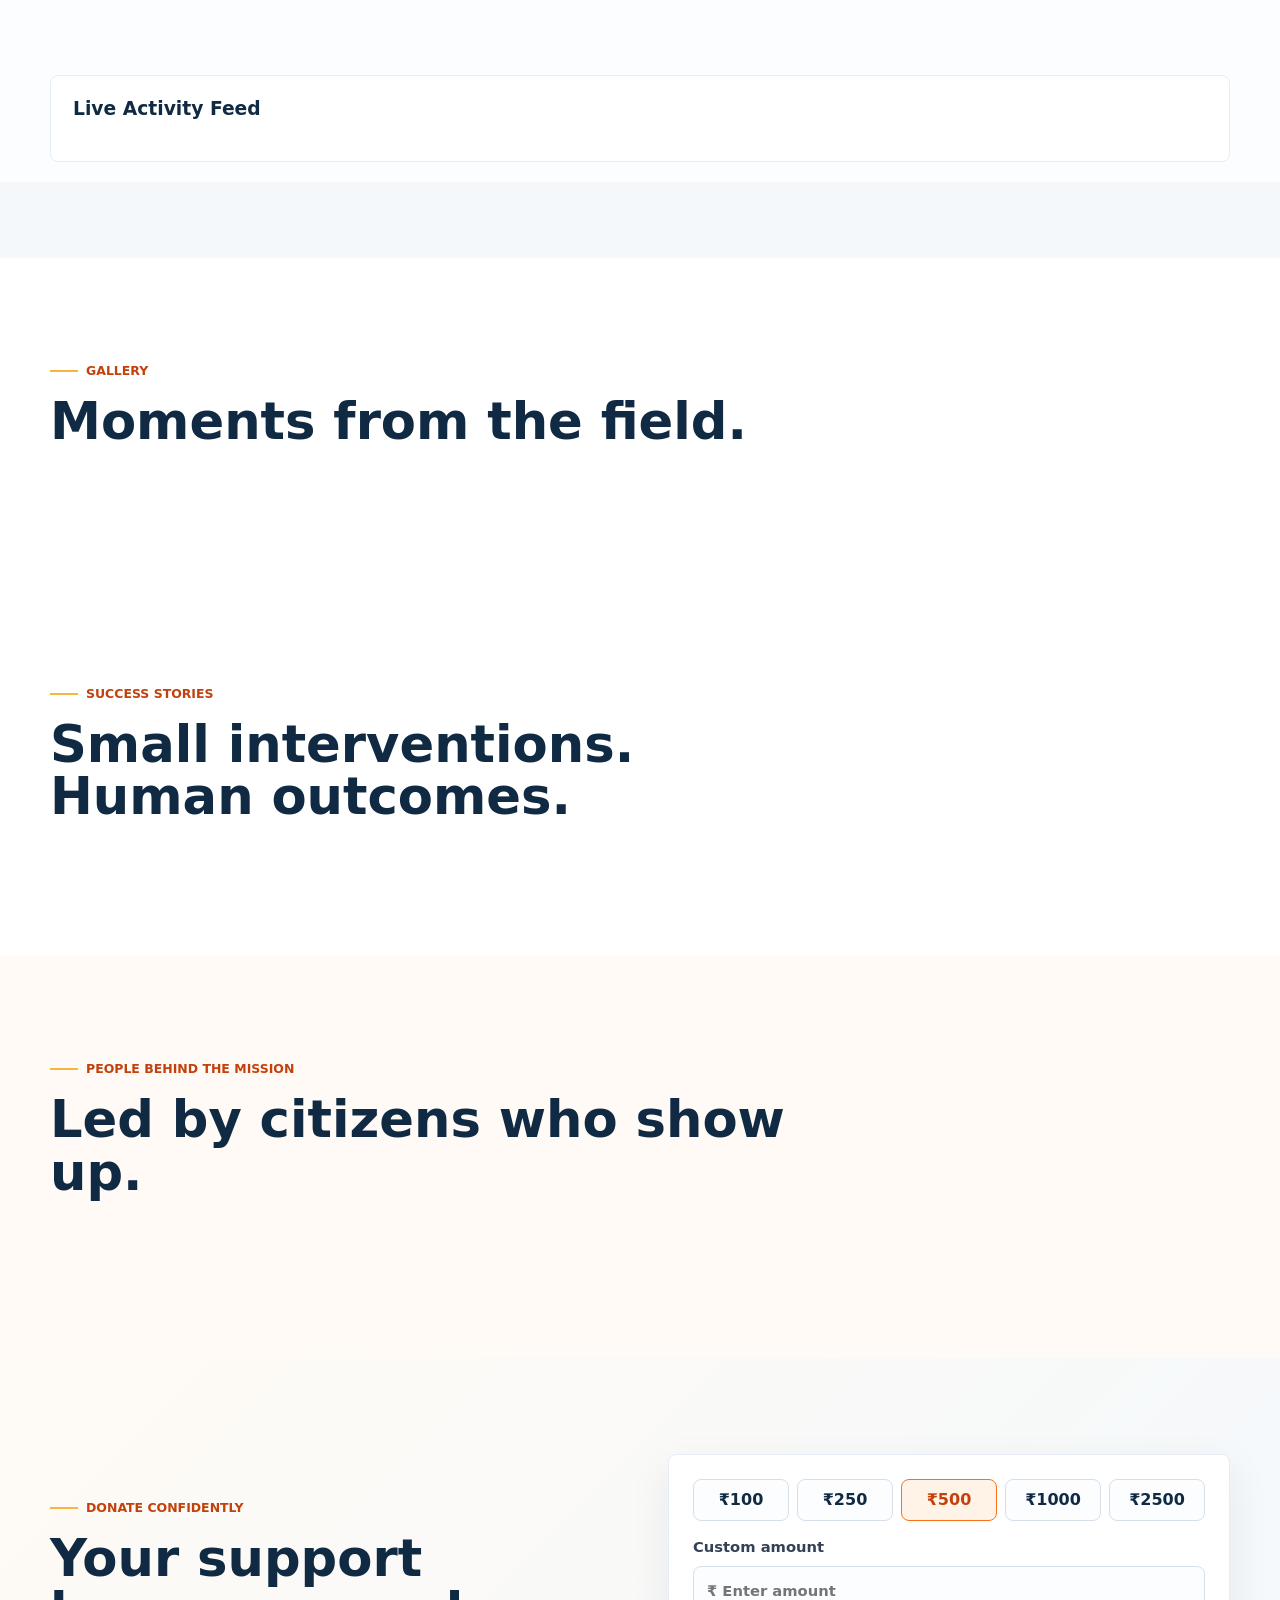
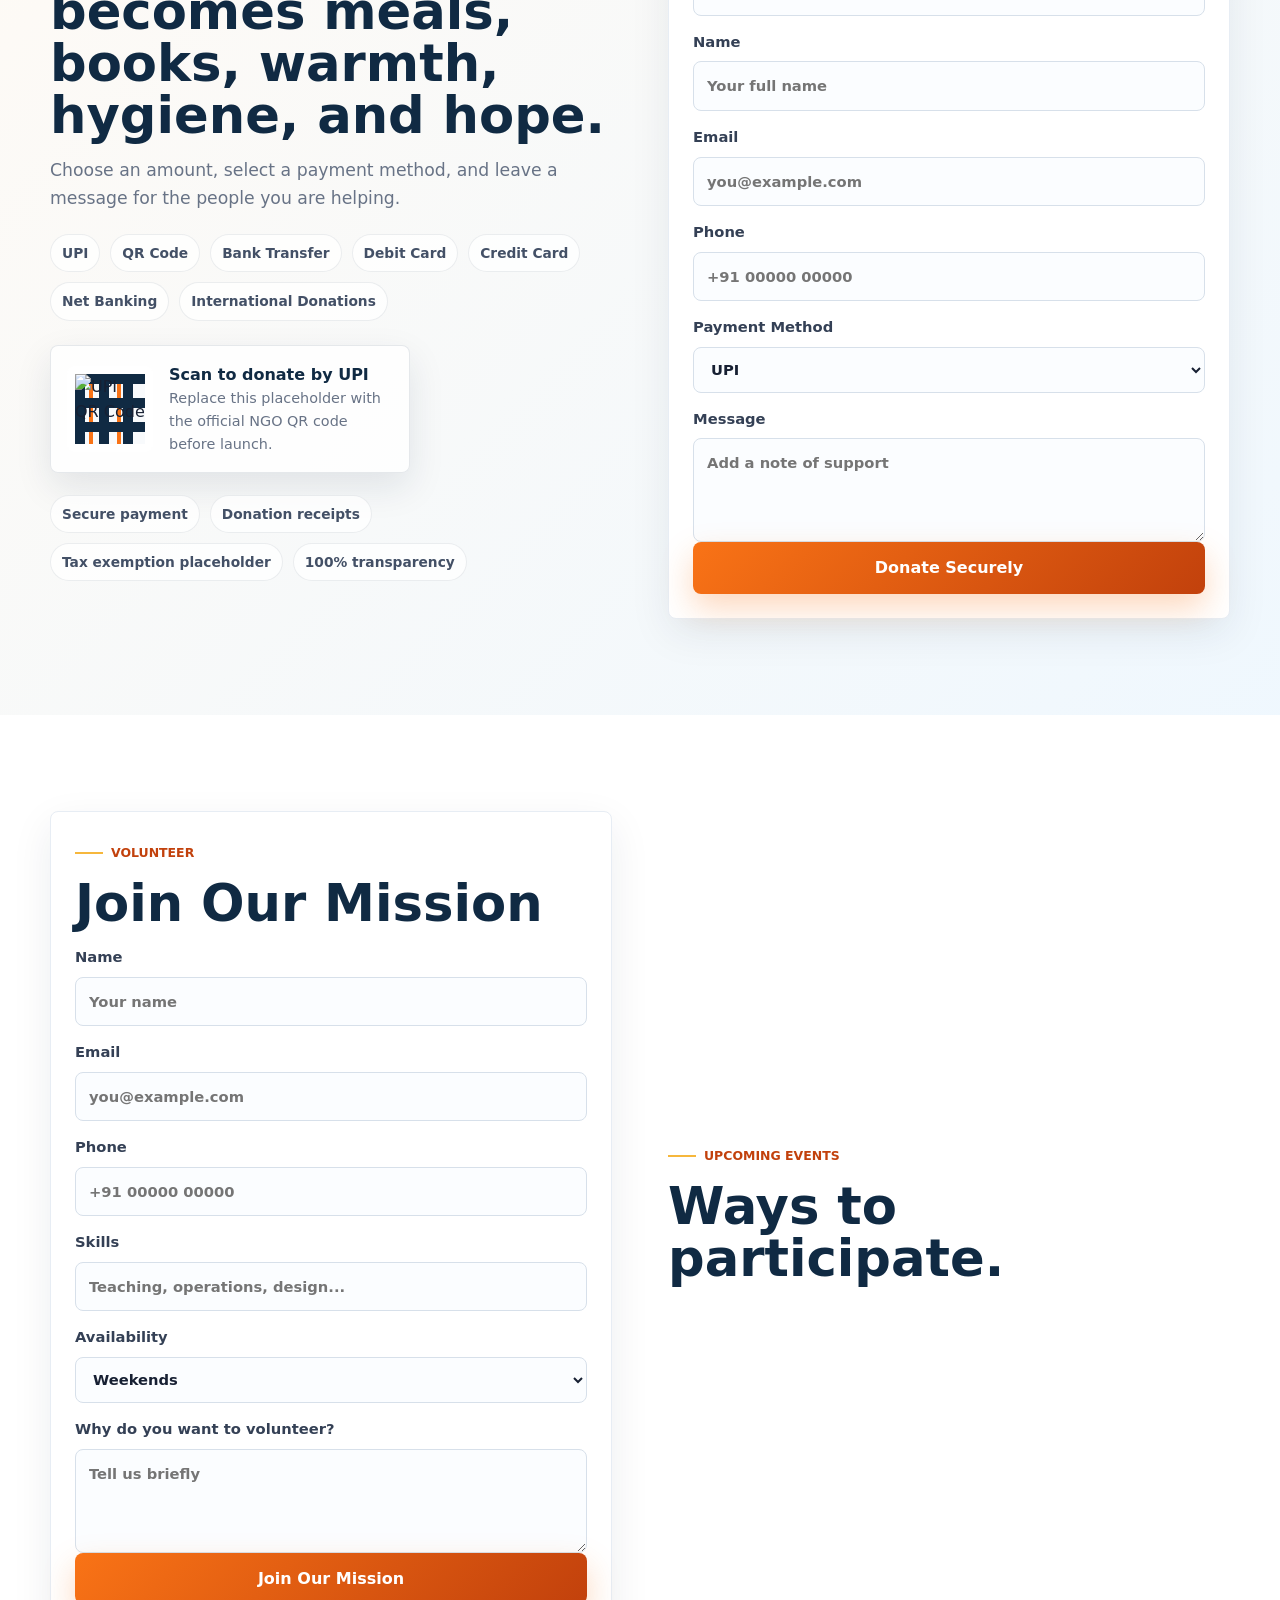
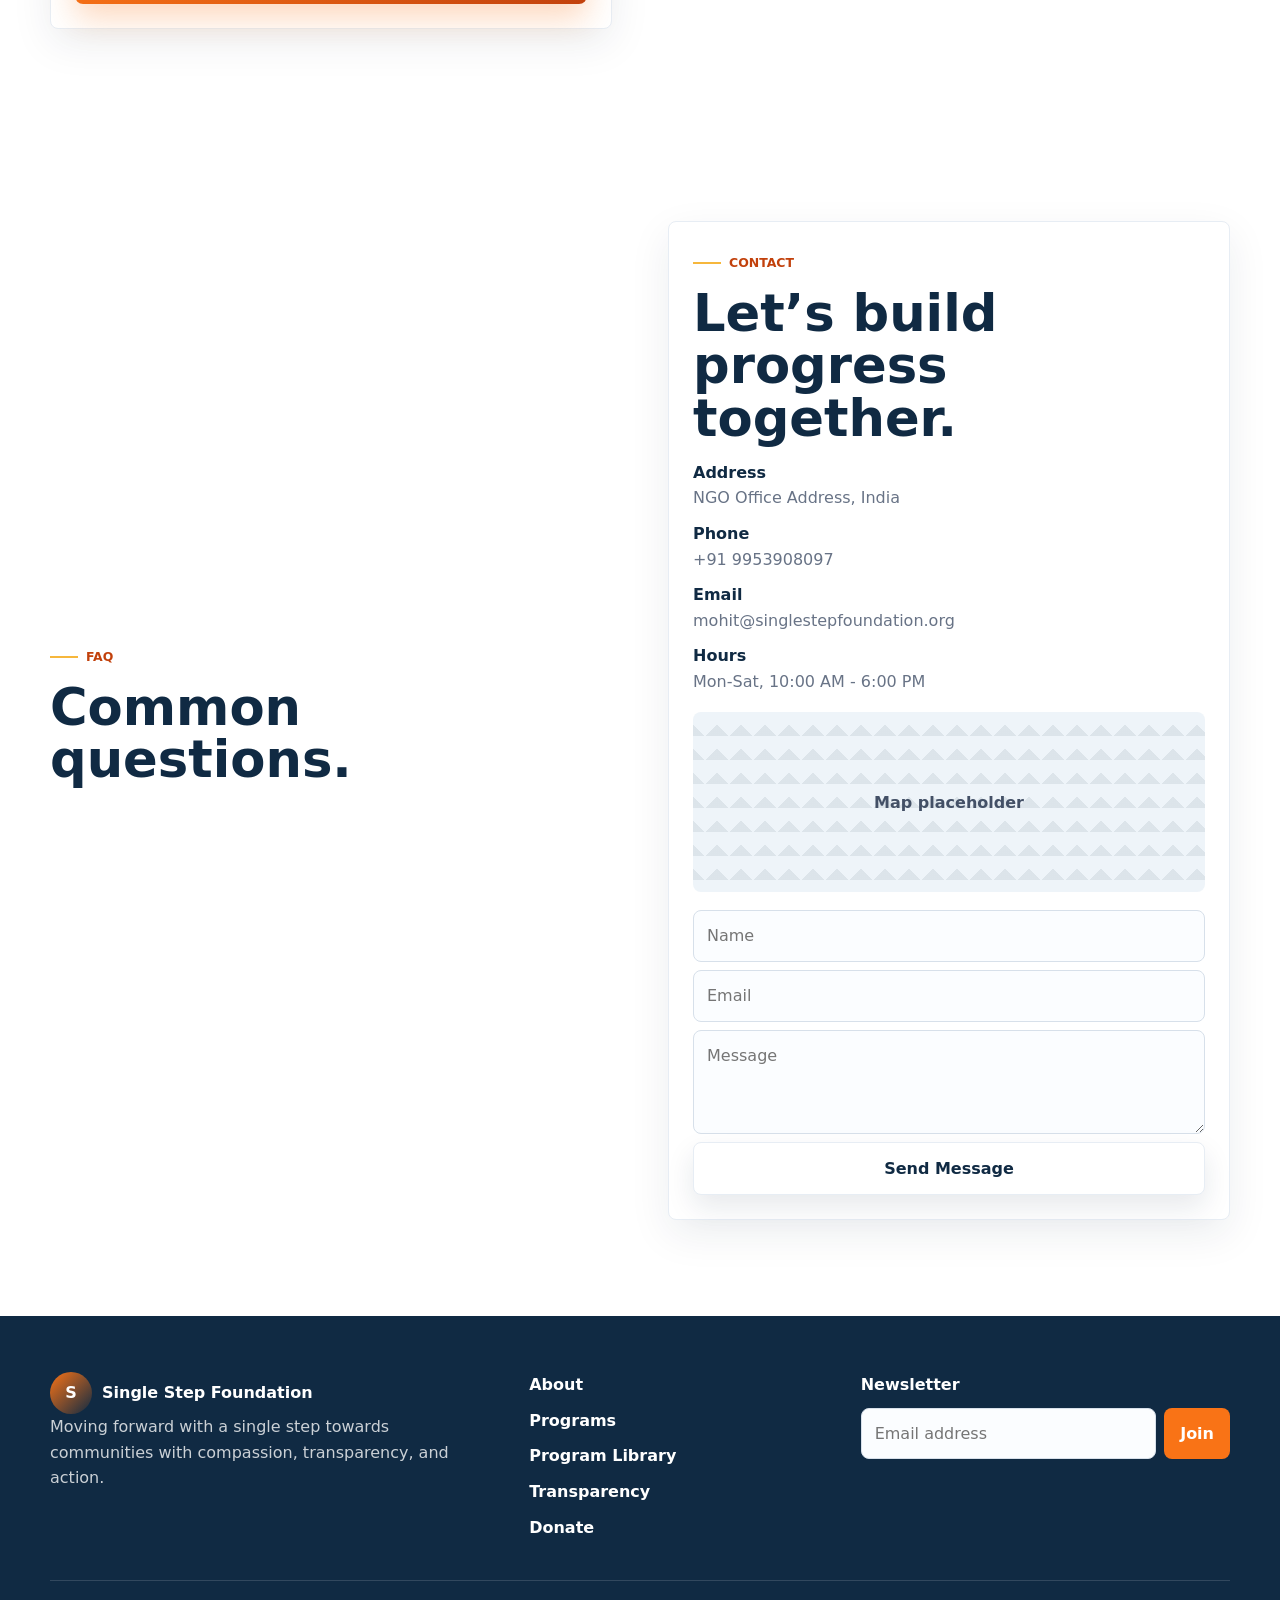
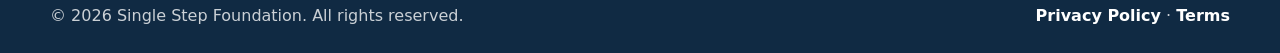
==== commit 2395b6b9: "logo code changes" ====
--- a/index.html
+++ b/index.html
@@ -20,7 +20,7 @@
 
     <header class="site-header" data-header>
       <a class="brand" href="#home" aria-label="Single Step Foundation home">
-        <span class="brand-mark">S</span>
+        <img class="brand-mark" src="https://singlestep-foundation.org/assets/icons/logo.png" alt="Single Step Foundation logo" width="100" height="100" style="width:70px;height:70px;object-fit:cover;border-radius:50%;" />
         <span>
           <strong>SINGLE STEP FOUNDATION</strong>
           <!-- <small>Foundation</small> -->
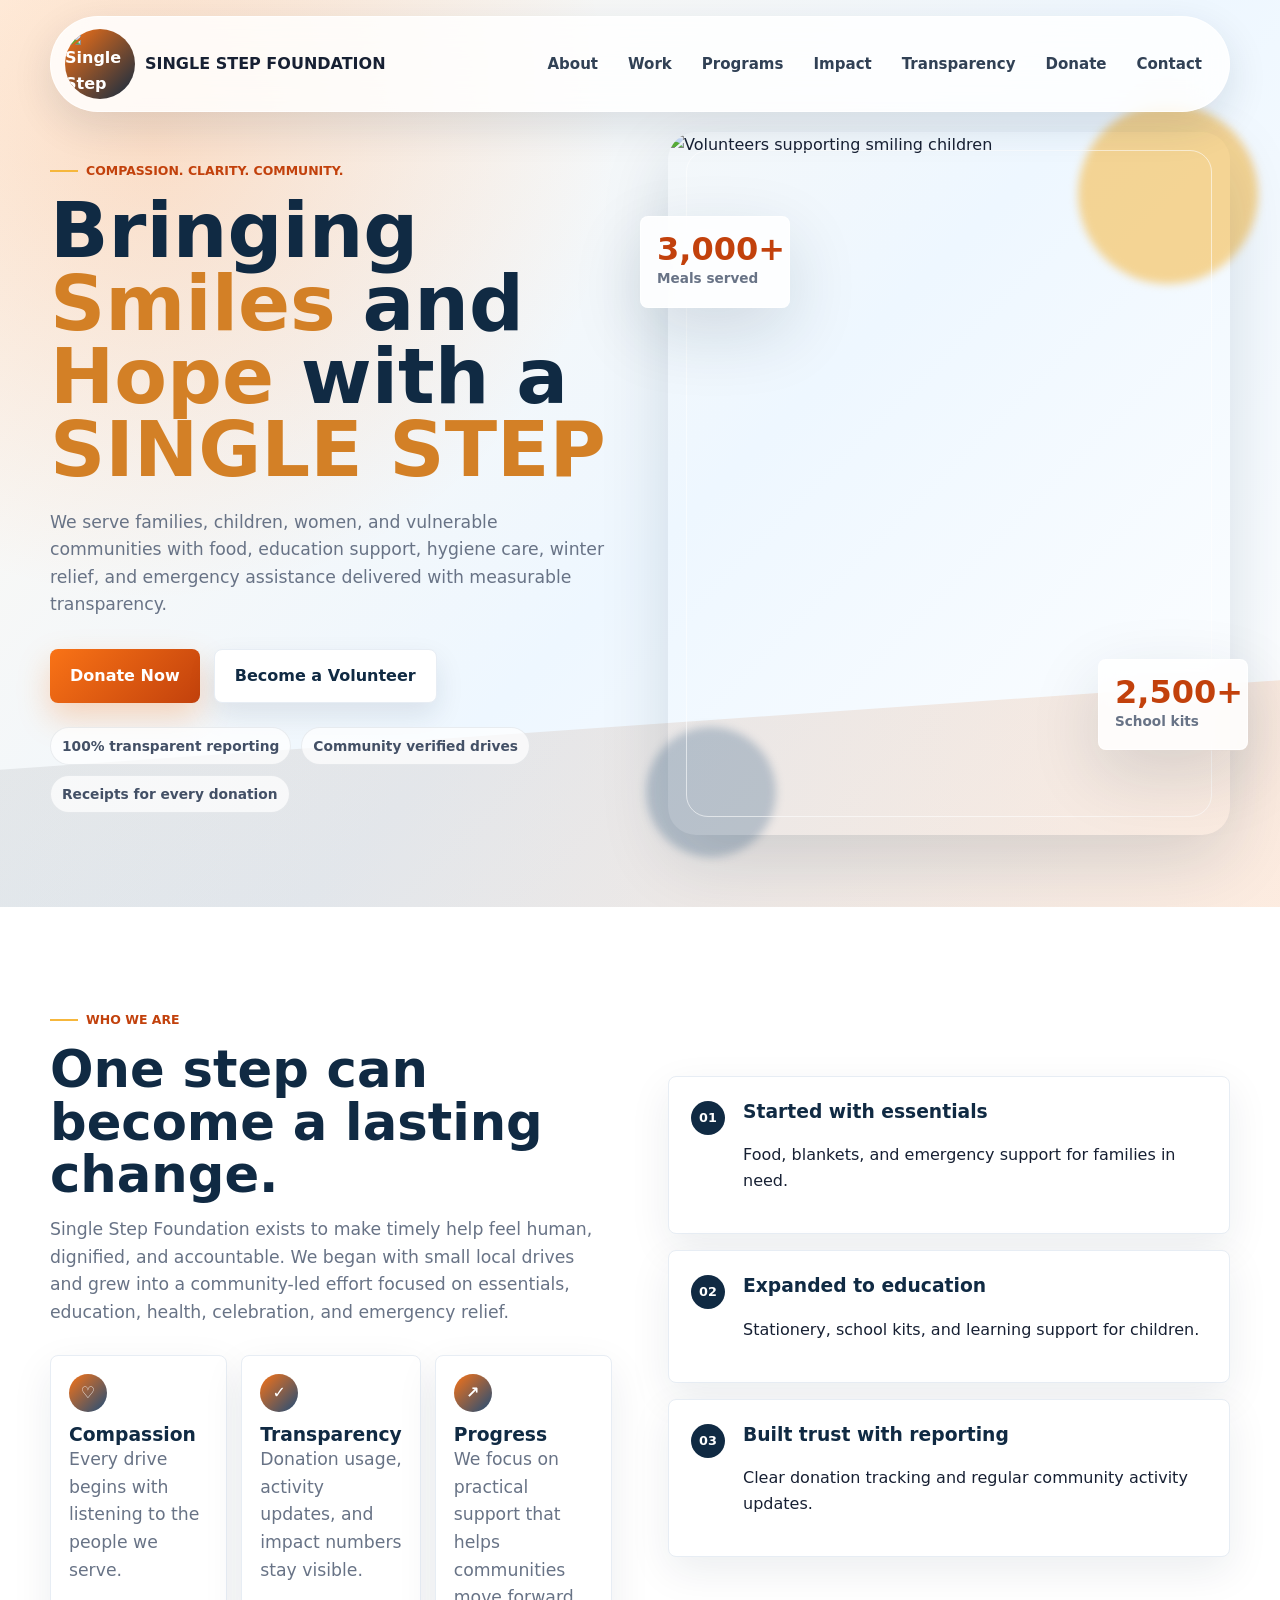
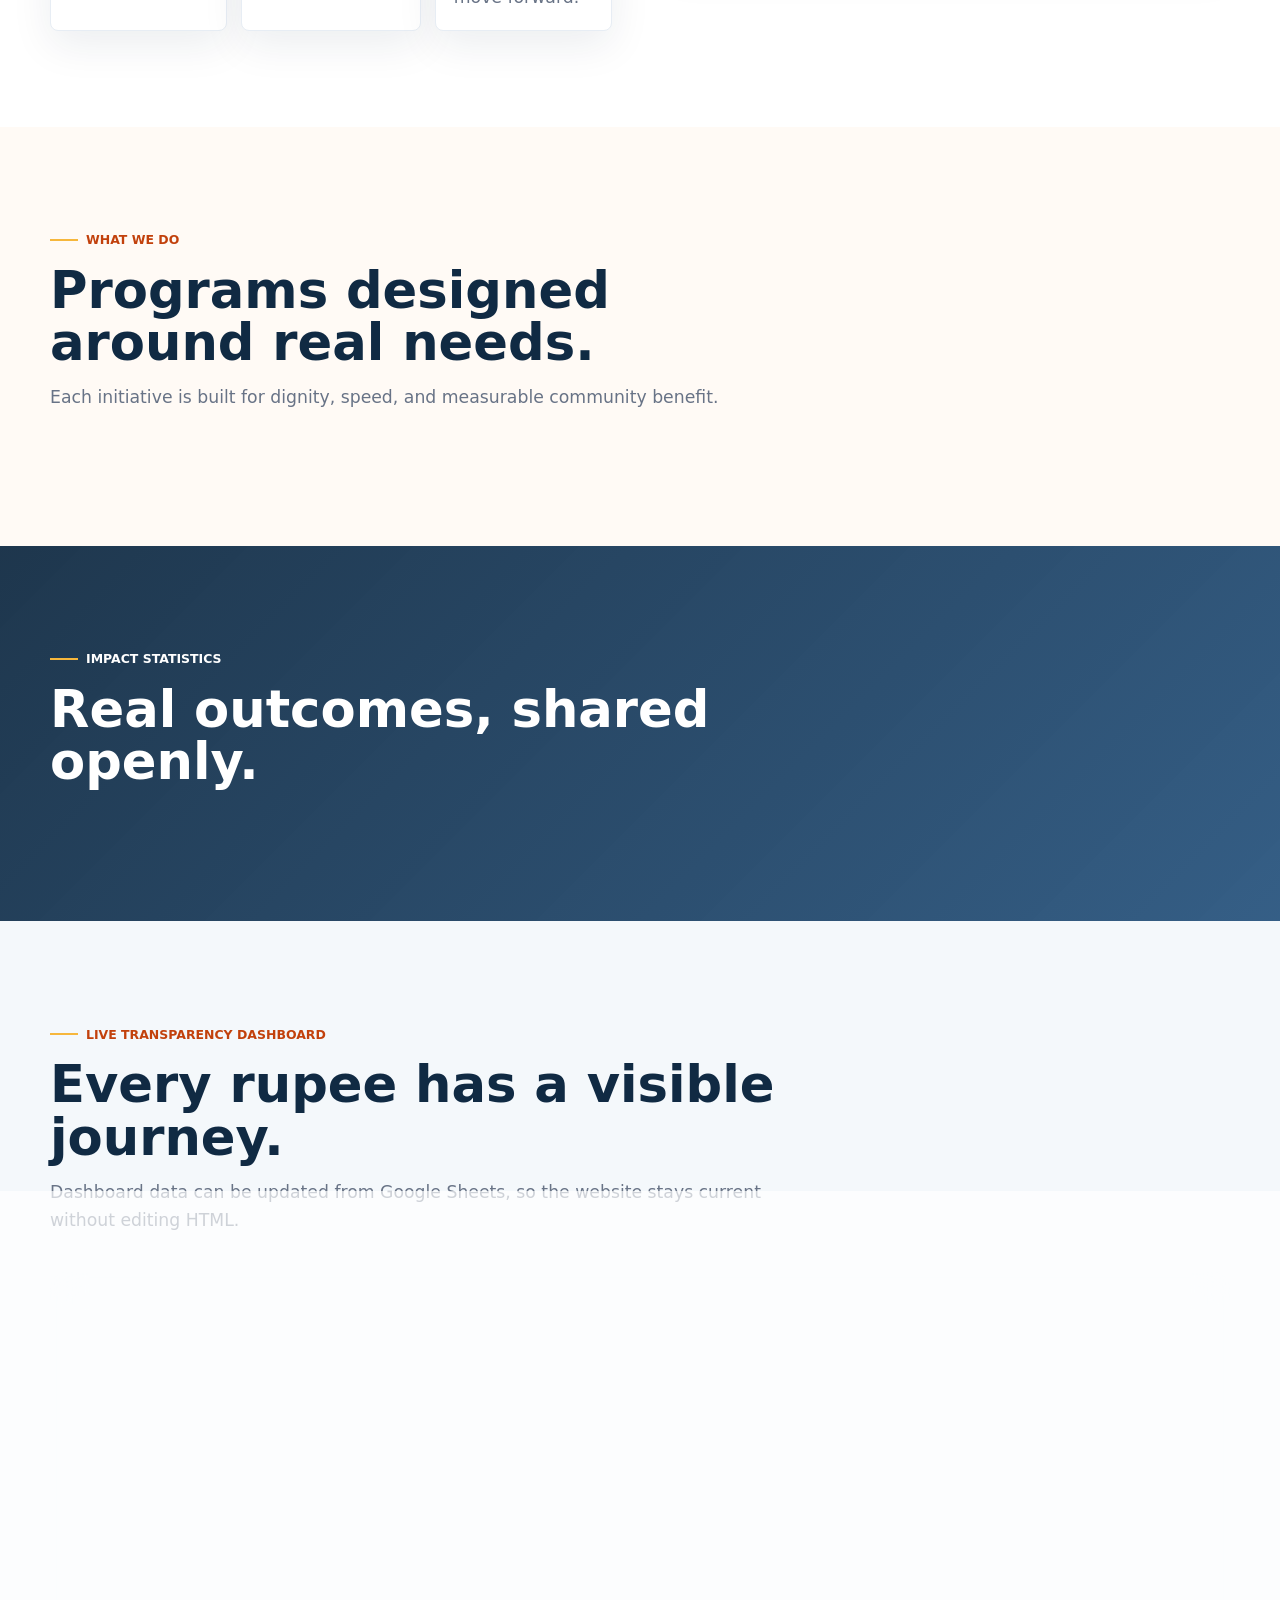
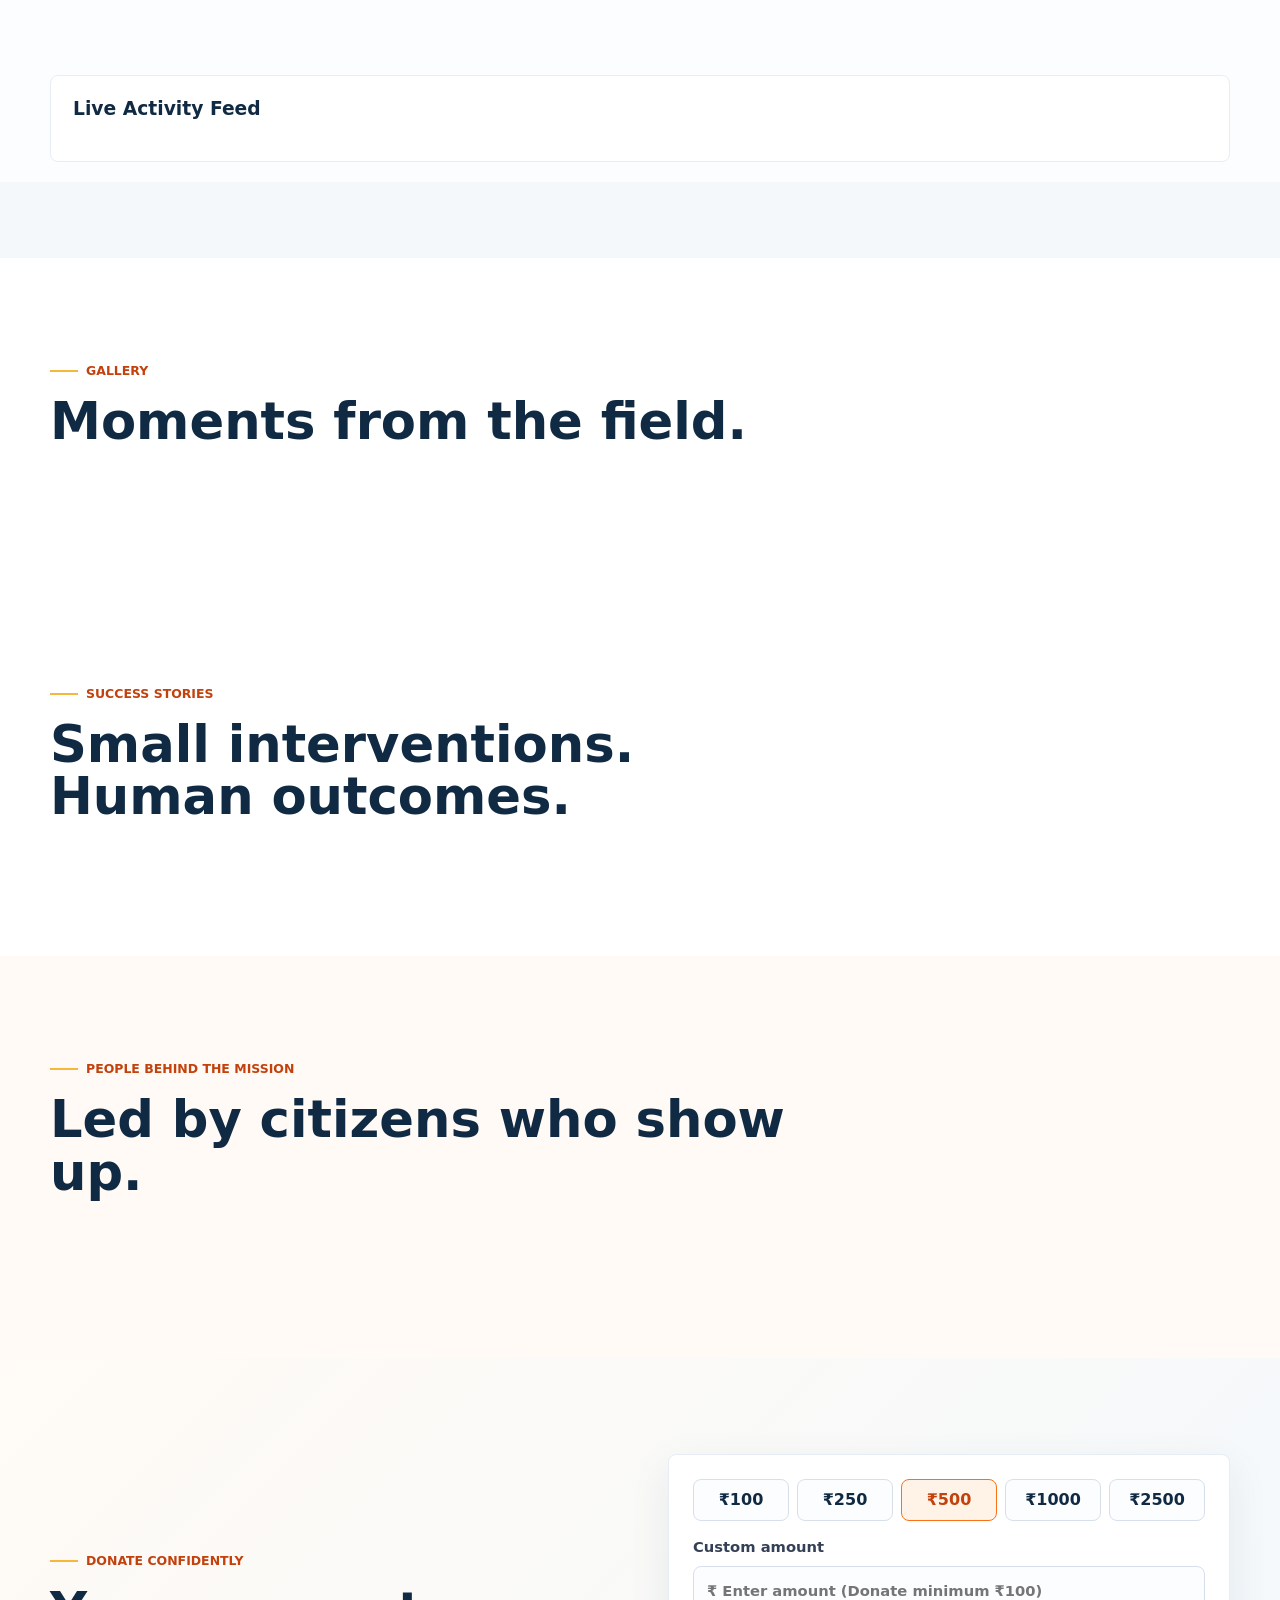
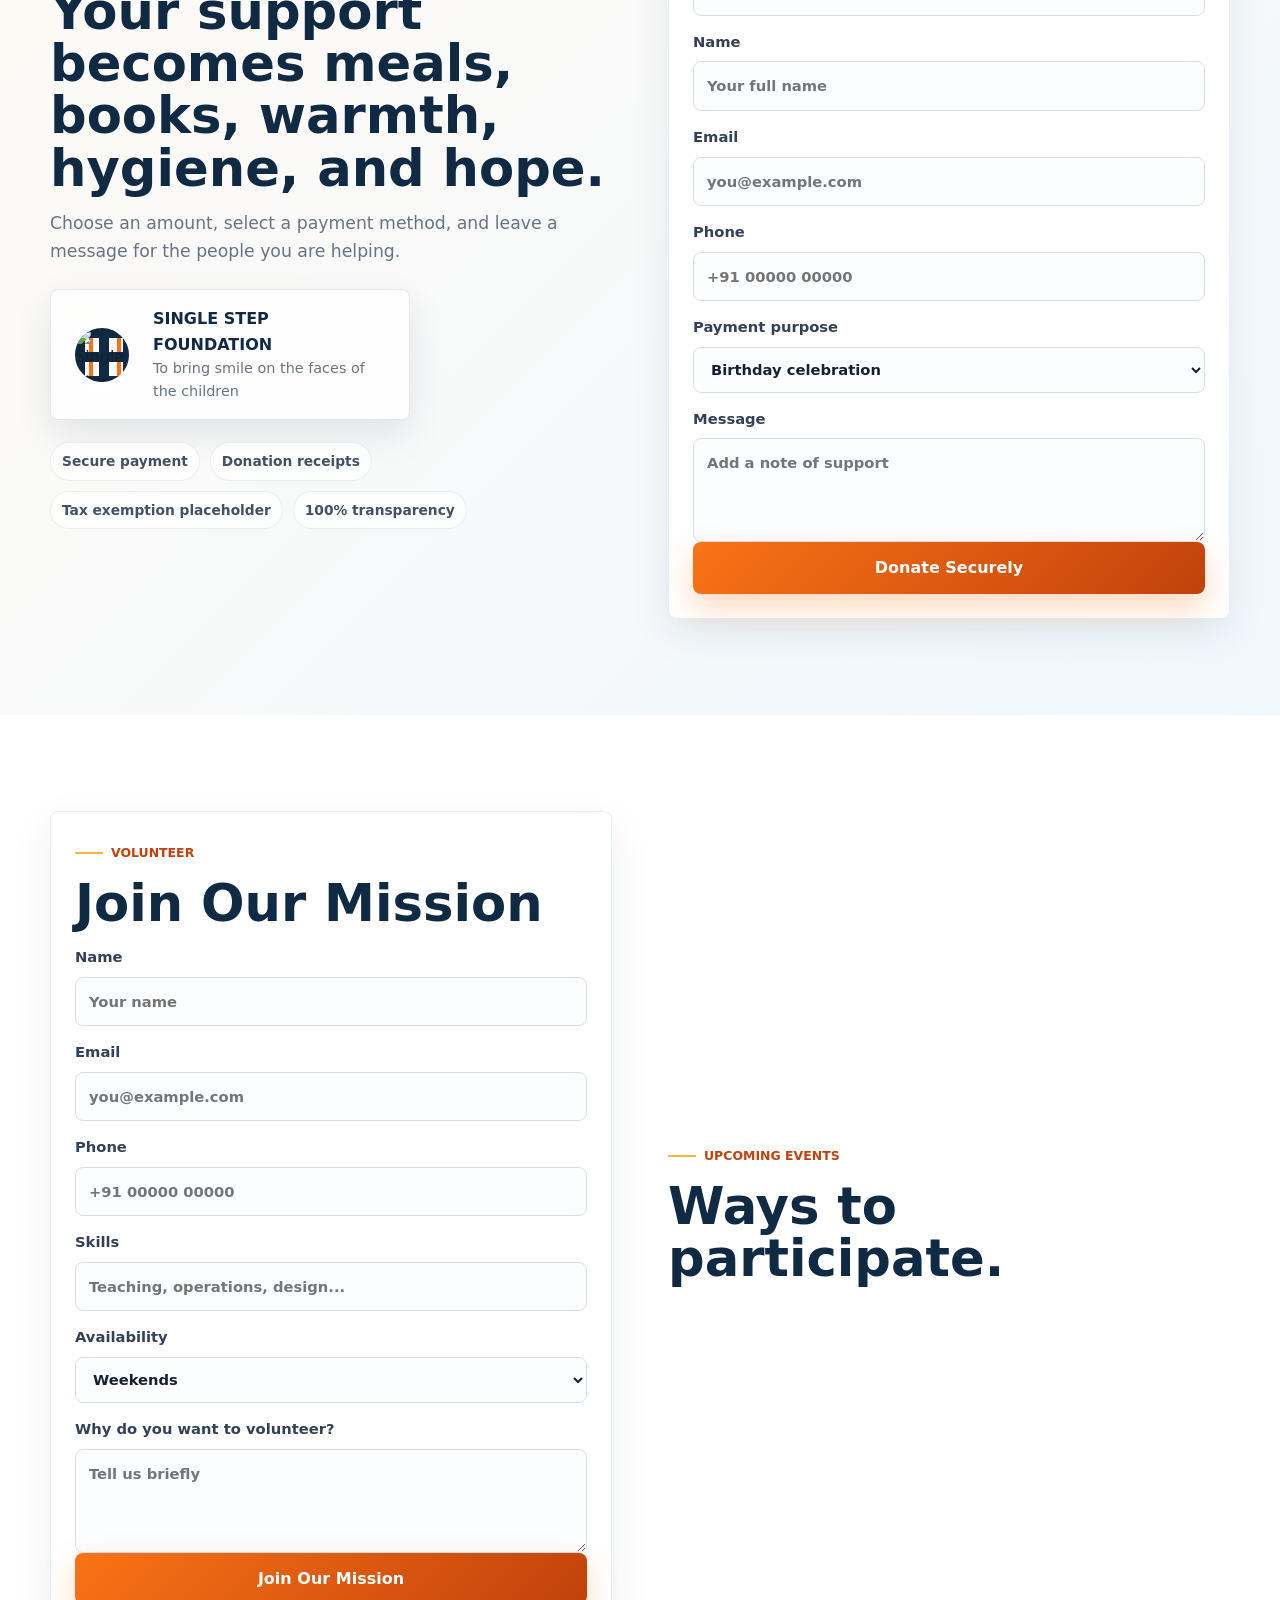
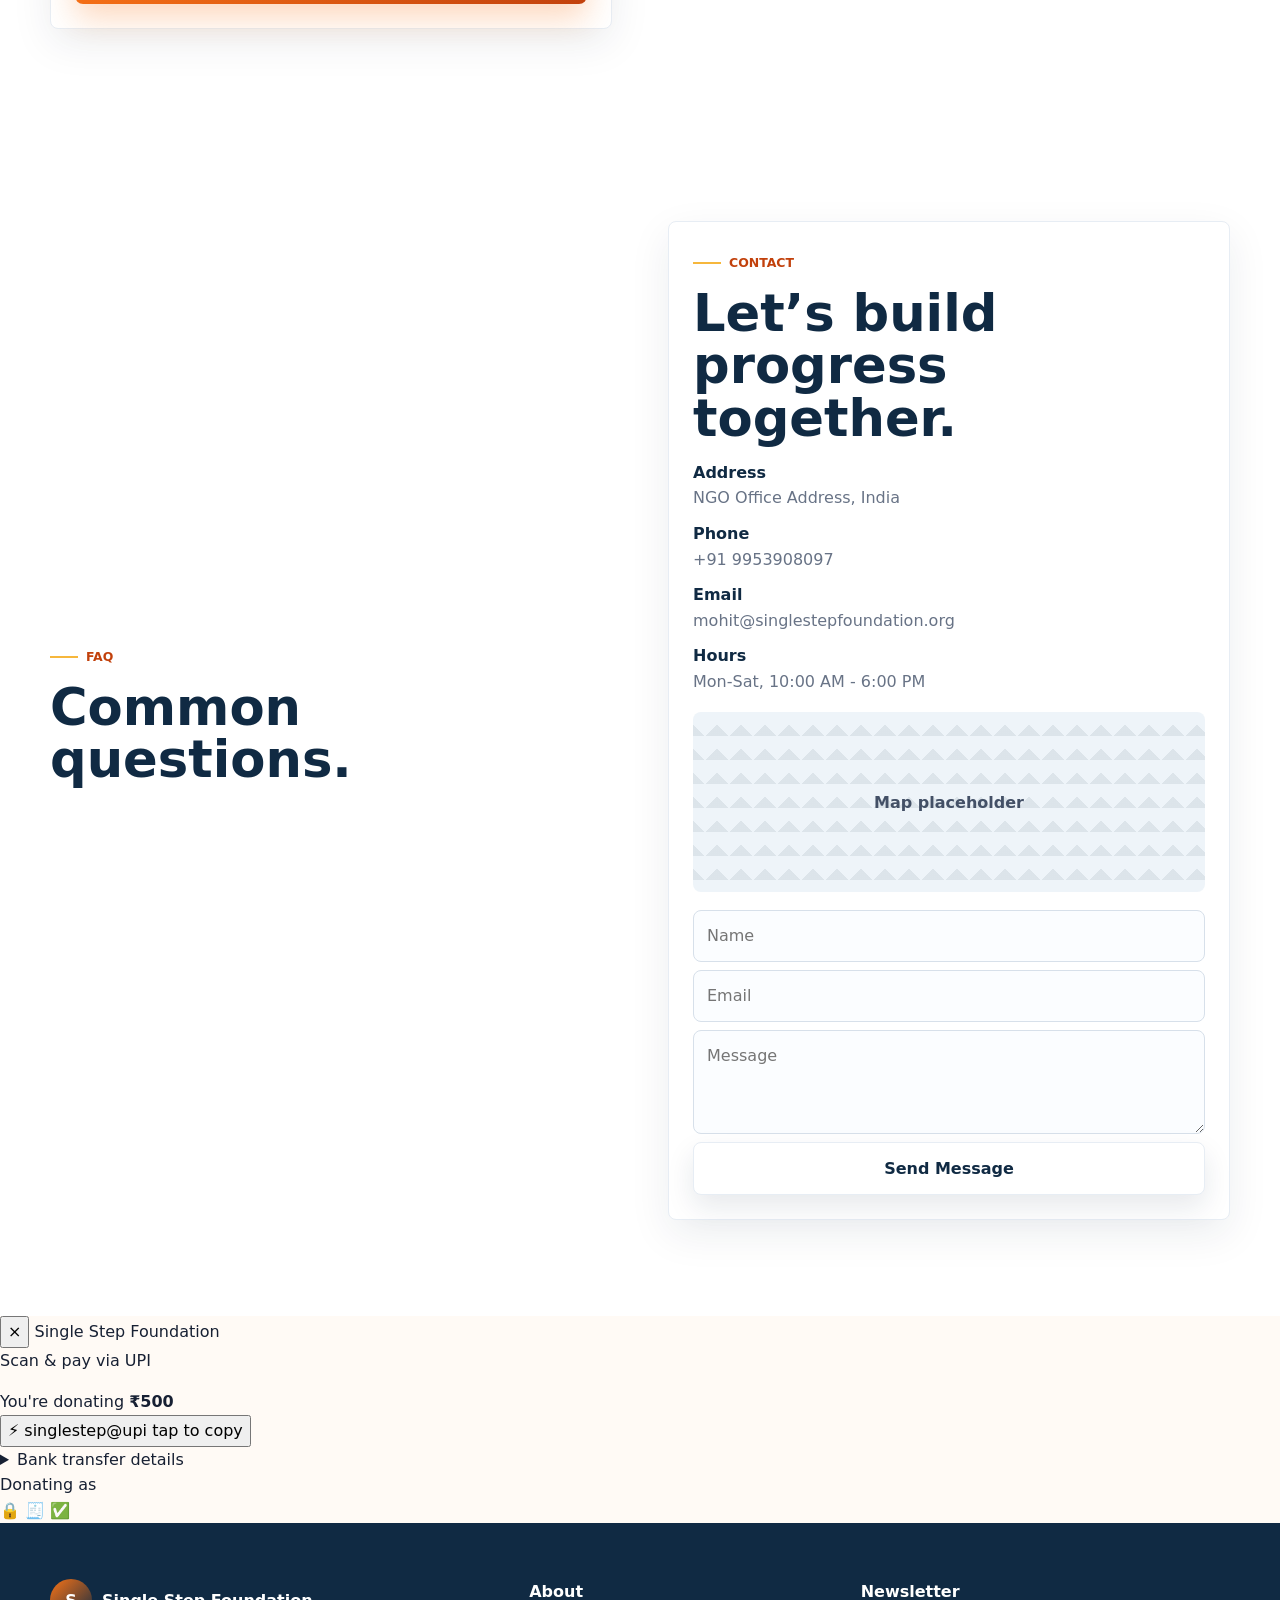
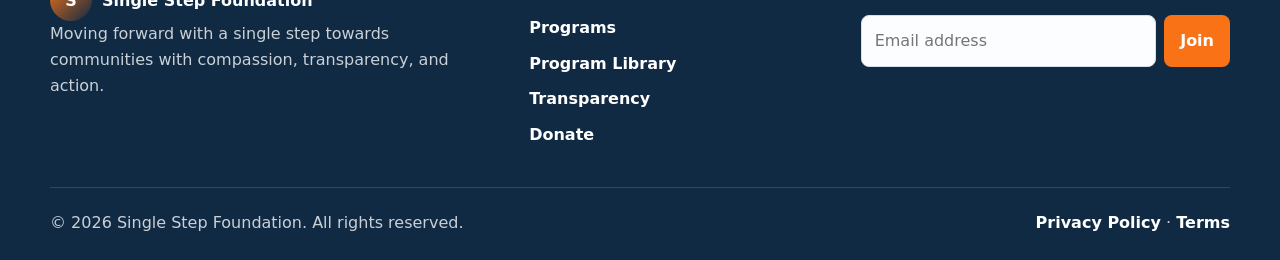
==== commit 0ab32664: "QR related changes" ====
--- a/index.html
+++ b/index.html
@@ -228,15 +228,14 @@
             <span class="eyebrow">Donate confidently</span>
             <h2>Your support becomes meals, books, warmth, hygiene, and hope.</h2>
             <p>Choose an amount, select a payment method, and leave a message for the people you are helping.</p>
-            <div class="payment-list">
+            <!-- <div class="payment-list">
               <span>UPI</span><span>QR Code</span><span>Bank Transfer</span><span>Debit Card</span><span>Credit Card</span><span>Net Banking</span><span>International Donations</span>
-            </div>
+            </div> -->
             <div class="qr-panel" aria-label="UPI QR code placeholder" role="button" tabindex="0">
-              <img class="qr-code" src="https://singlestep-foundation.org/assets/images/qr-code.png" 
-                  alt="UPI QR Code" />
+              <img class="qr-code" src="https://singlestep-foundation.org/assets/icons/logo.png" alt="Single Step Foundation logo" width="100" height="100" style="width:70px;height:70px;object-fit:cover;border-radius:50%;" />
               <div>
-                <strong>Scan to donate by UPI</strong>
-                <span>Replace this placeholder with the official NGO QR code before launch.</span>
+                <strong>SINGLE STEP FOUNDATION</strong>
+                <span>To bring smile on the faces of the children</span>
               </div>
             </div>
             <div class="assurance-list">
@@ -255,11 +254,11 @@
               <button type="button">₹1000</button>
               <button type="button">₹2500</button>
             </div>
-            <label>Custom amount<input type="number" min="1" placeholder="₹ Enter amount" /></label>
+            <label>Custom amount<input type="number" min="1" placeholder="₹ Enter amount (Donate minimum ₹100)" /></label>
             <label>Name<input type="text" placeholder="Your full name" /></label>
             <label>Email<input type="email" placeholder="you@example.com" /></label>
             <label>Phone<input type="tel" placeholder="+91 00000 00000" /></label>
-            <label>Payment Method<select><option>UPI</option><option>Bank Transfer</option><option>Debit Card</option><option>Credit Card</option><option>Net Banking</option></select></label>
+            <label>Payment purpose<select><option>Birthday celebration</option><option>Food distribution</option><option>Stationary Distribution</option><option>Education</option></select></label>
             <label>Message<textarea placeholder="Add a note of support"></textarea></label>
             <button class="btn btn-primary btn-wide" type="submit">Donate Securely</button>
           </form>
@@ -268,10 +267,10 @@
           <div id="qr-overlay" aria-hidden="true">
             <div class="qr-expanded" role="dialog" aria-modal="true" aria-label="Expanded QR code">
               <button id="qr-close" aria-label="Close QR">×</button>
-              <img id="qr-large" src="https://singlestep-foundation.org/assets/images/qr-code.png" alt="UPI QR Code large" />
+              <img id="qr-large" src="https://singlestep-foundation.org/assets/icons/logo.png" alt="LOGO large" />
               <div class="qr-caption">
-                <strong>Scan to donate by UPI</strong>
-                <span>Close to return.</span>
+                <strong>Fill the form and Scan to donate by UPI💵</strong>
+                <span>😁</span>
               </div>
             </div>
           </div>
@@ -355,6 +354,68 @@
           </div>
         </div>
       </section>
+
+      <!-- ===== QR CODE DONATION MODAL ===== -->
+      <div id="qr-modal" role="dialog" aria-modal="true" aria-hidden="true" aria-label="Donation QR Code">
+        <div class="qr-modal-backdrop" onclick="closeQrModal()"></div>
+
+        <div class="qr-modal-card">
+
+          <!-- ── Header strip ── -->
+          <div class="qr-modal-top">
+            <button class="qr-modal-close" onclick="closeQrModal()" aria-label="Close">×</button>
+            <span class="qr-modal-org">Single Step Foundation</span>
+            <p class="qr-modal-tagline">Scan &amp; pay via UPI</p>
+            <div class="qr-modal-amount">
+              <span>You're donating</span>
+              <strong id="qr-amount-display">₹500</strong>
+            </div>
+          </div>
+
+          <!-- ── QR Code ── -->
+          <div class="qr-modal-body">
+            <div class="qr-modal-code-wrap">
+              <div id="qr-code-container"></div>
+            </div>
+
+            <!-- UPI chip -->
+            <button class="qr-upi-chip" id="qr-upi-chip-btn" title="Click to copy UPI ID" onclick="
+              const id = document.getElementById('qr-upi-id').textContent;
+              navigator.clipboard?.writeText(id).then(() => {
+                this.classList.add('copied');
+                setTimeout(() => this.classList.remove('copied'), 1800);
+              });
+            ">
+              <span class="qr-upi-icon">⚡</span>
+              <span id="qr-upi-id">singlestep@upi</span>
+              <span class="qr-copy-hint">tap to copy</span>
+            </button>
+
+            <!-- Bank details toggle -->
+            <details class="qr-bank-details">
+              <summary>Bank transfer details</summary>
+              <div class="qr-bank-grid">
+                <span>Account</span><span id="qr-account-name">Single Step Foundation</span>
+                <span>Acc. No.</span><span id="qr-account-no" class="qr-selectable">0000 0000 0000 0000</span>
+                <span>IFSC</span><span id="qr-ifsc">SBIN0000001</span>
+                <span>Bank</span><span id="qr-bank">State Bank of India</span>
+              </div>
+            </details>
+
+            <!-- Footer row -->
+            <div class="qr-modal-footer">
+              <span id="qr-donor-name-wrap">Donating as <strong id="qr-donor-name"></strong></span>
+              <div class="qr-trust">
+                <span title="Secure">🔒</span>
+                <span title="Receipt issued">🧾</span>
+                <span title="100% transparent">✅</span>
+              </div>
+            </div>
+          </div>
+
+        </div>
+      </div>
+      <!-- ===== END QR MODAL ===== -->
     </main>
 
     <footer class="footer">
